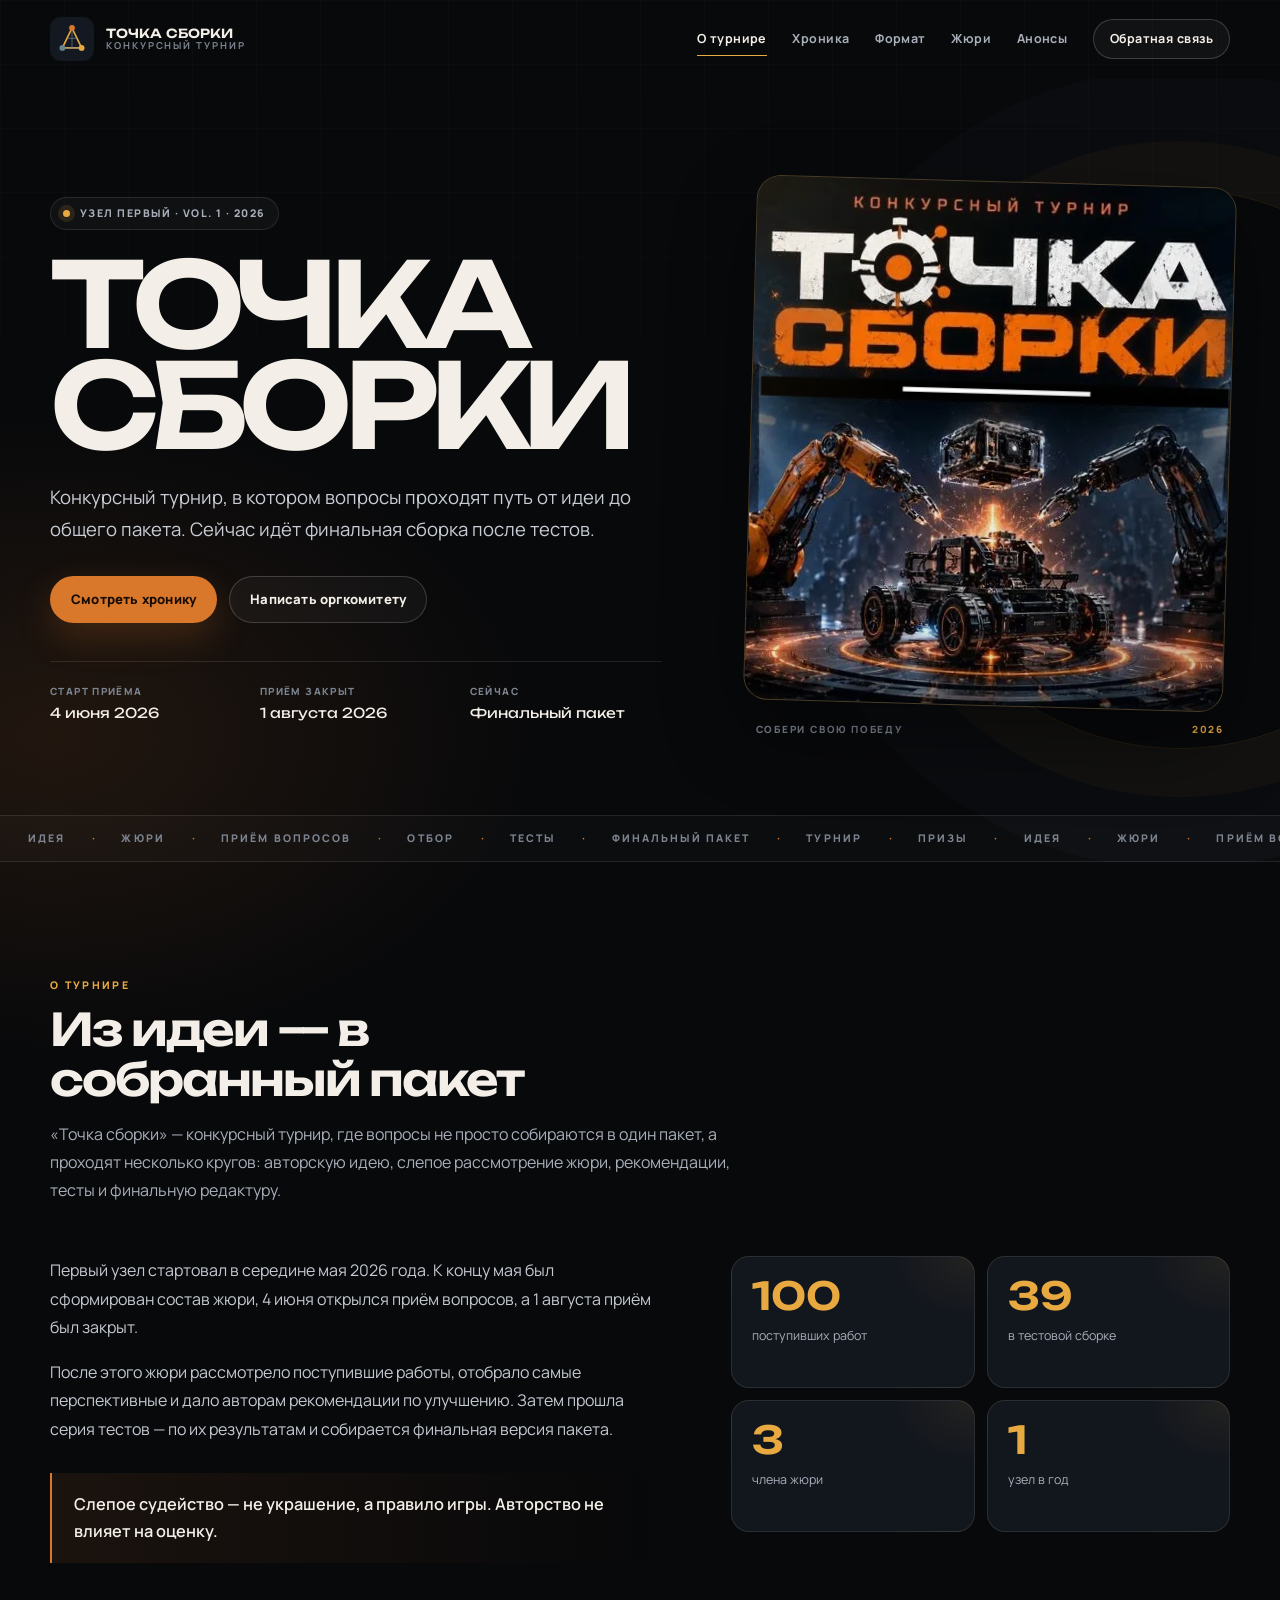
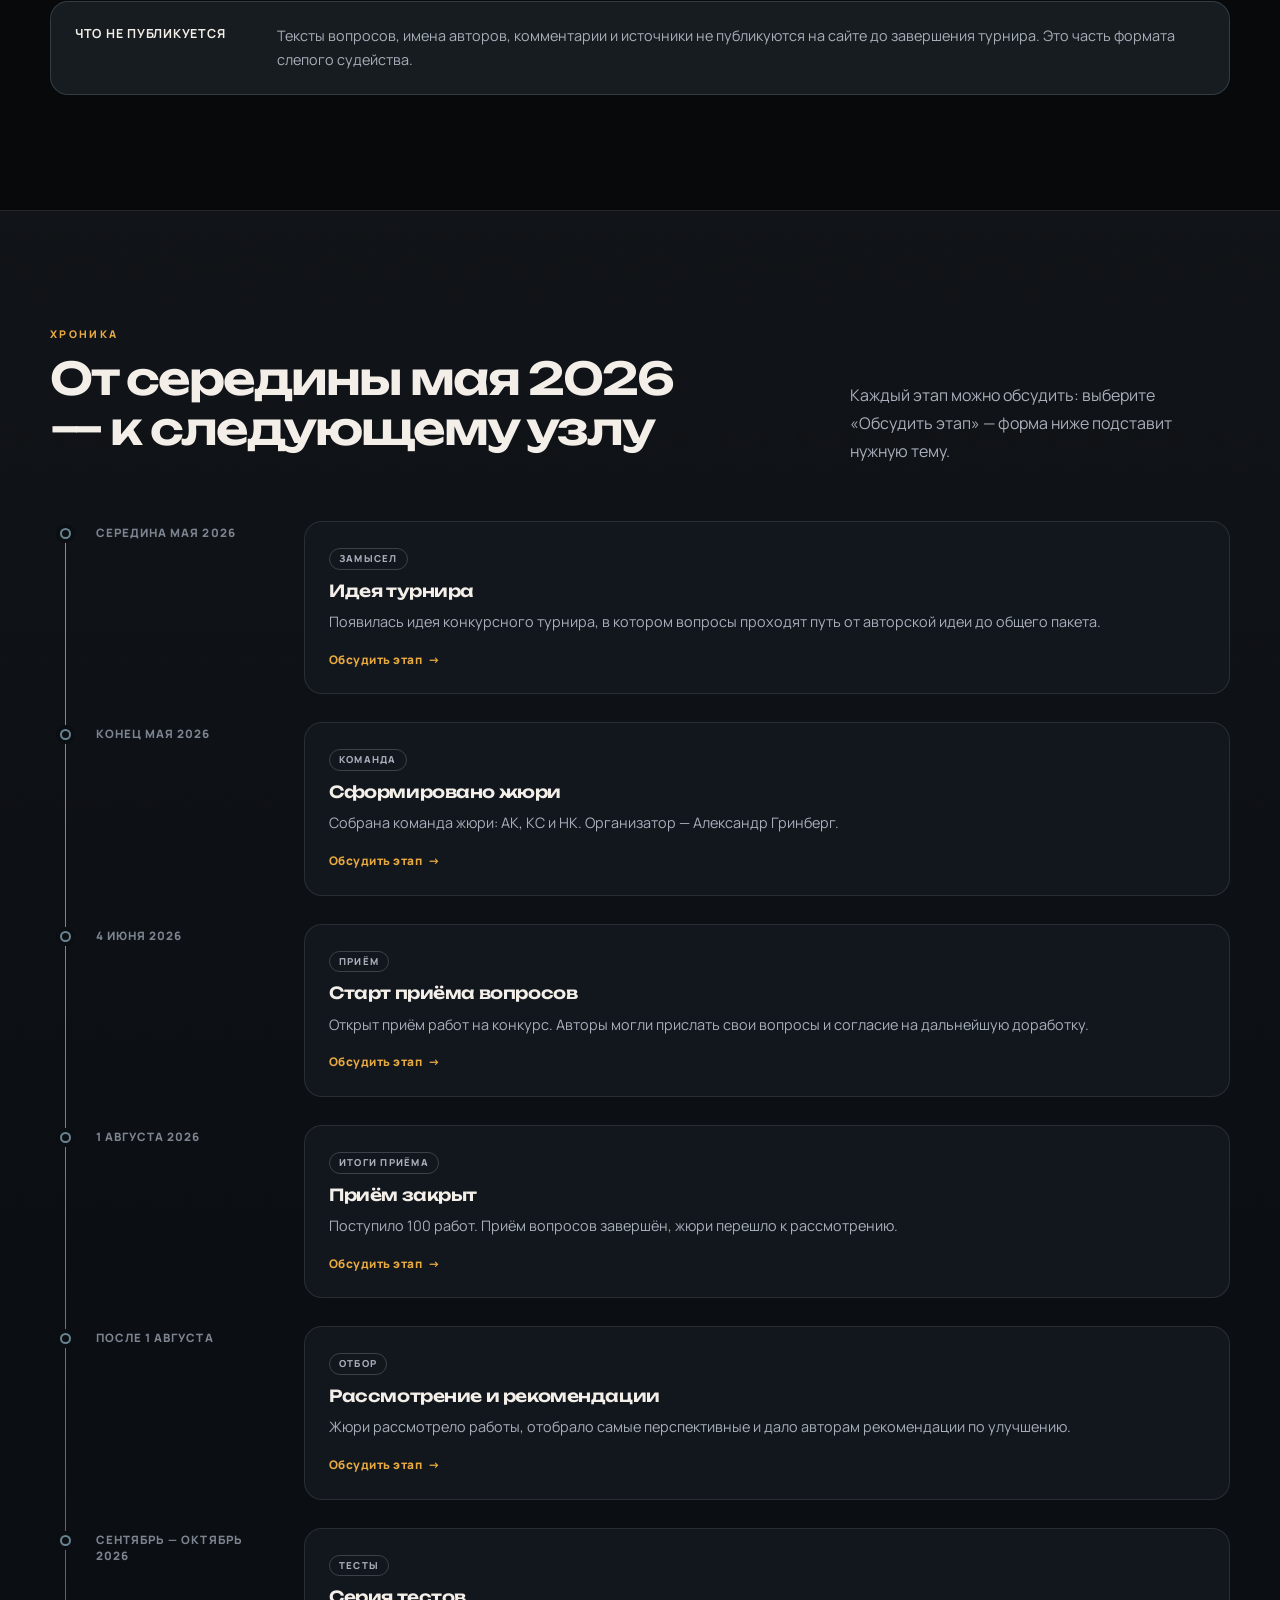
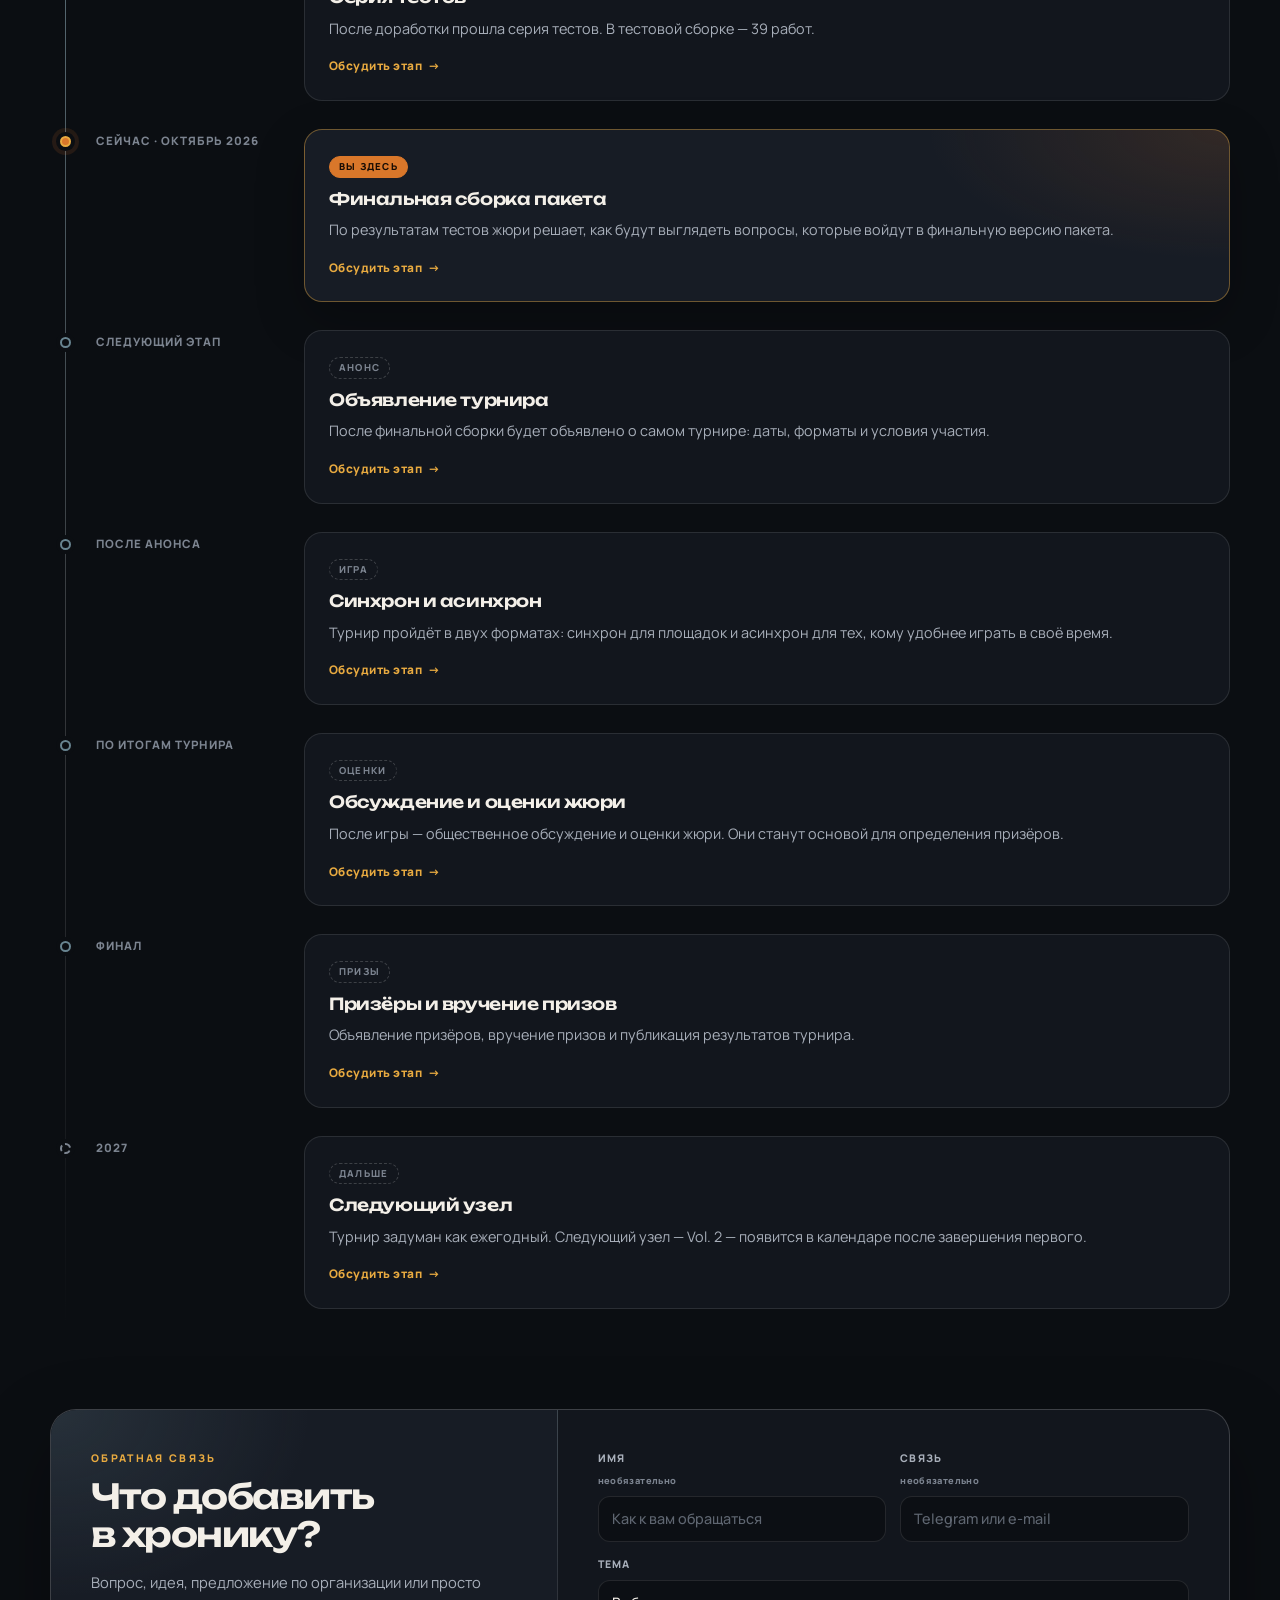
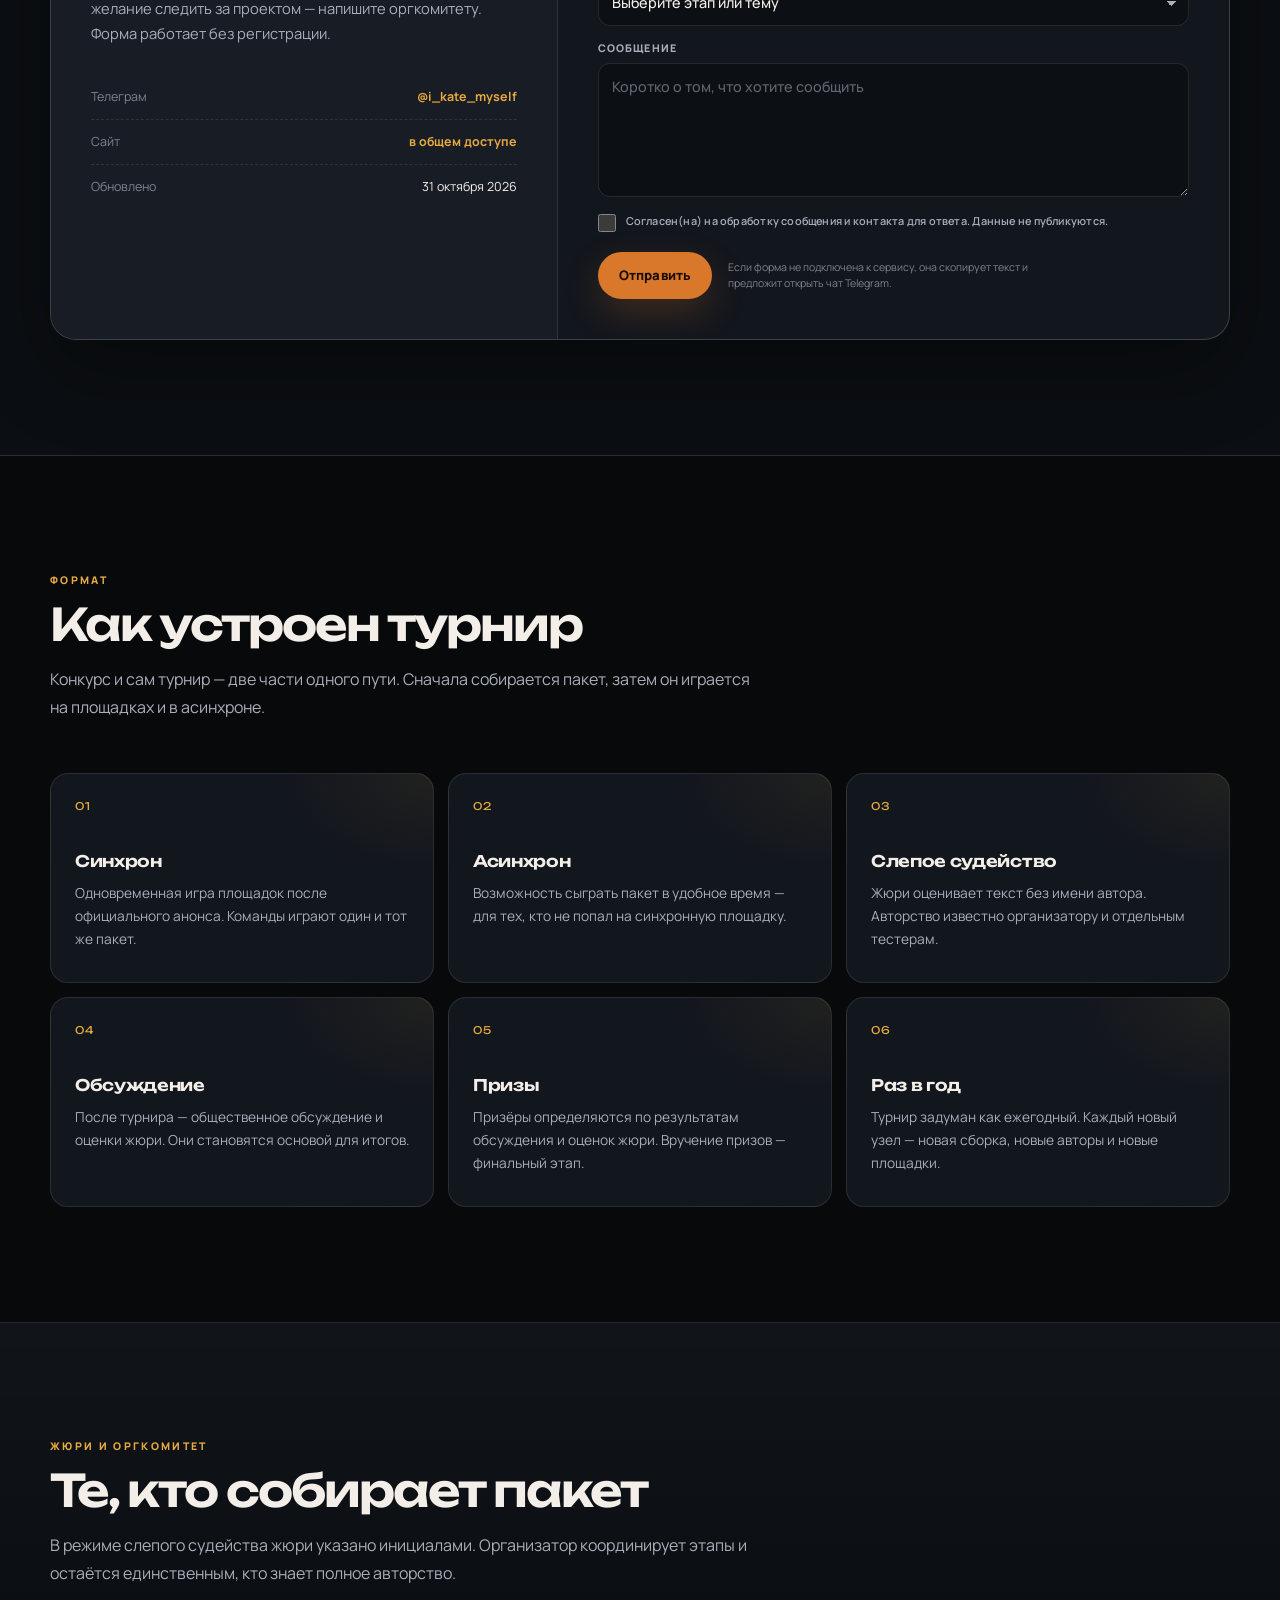
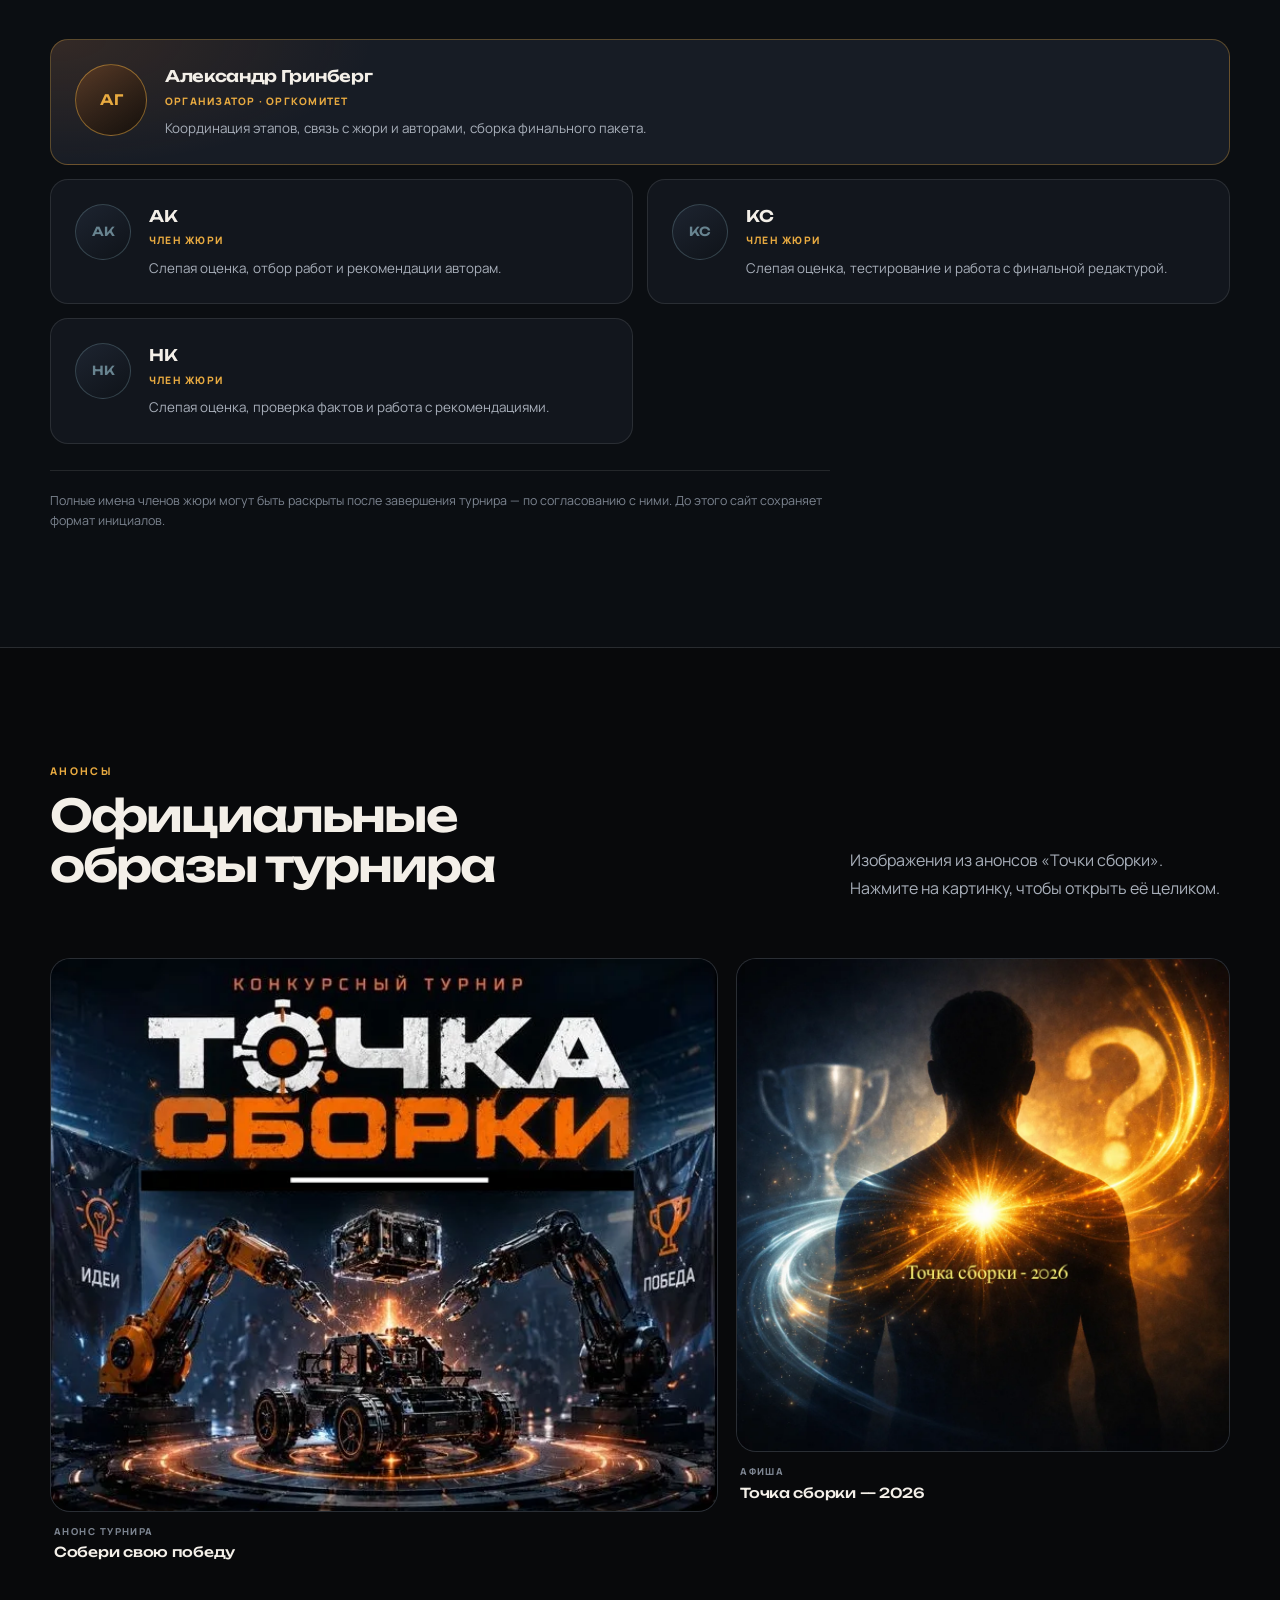
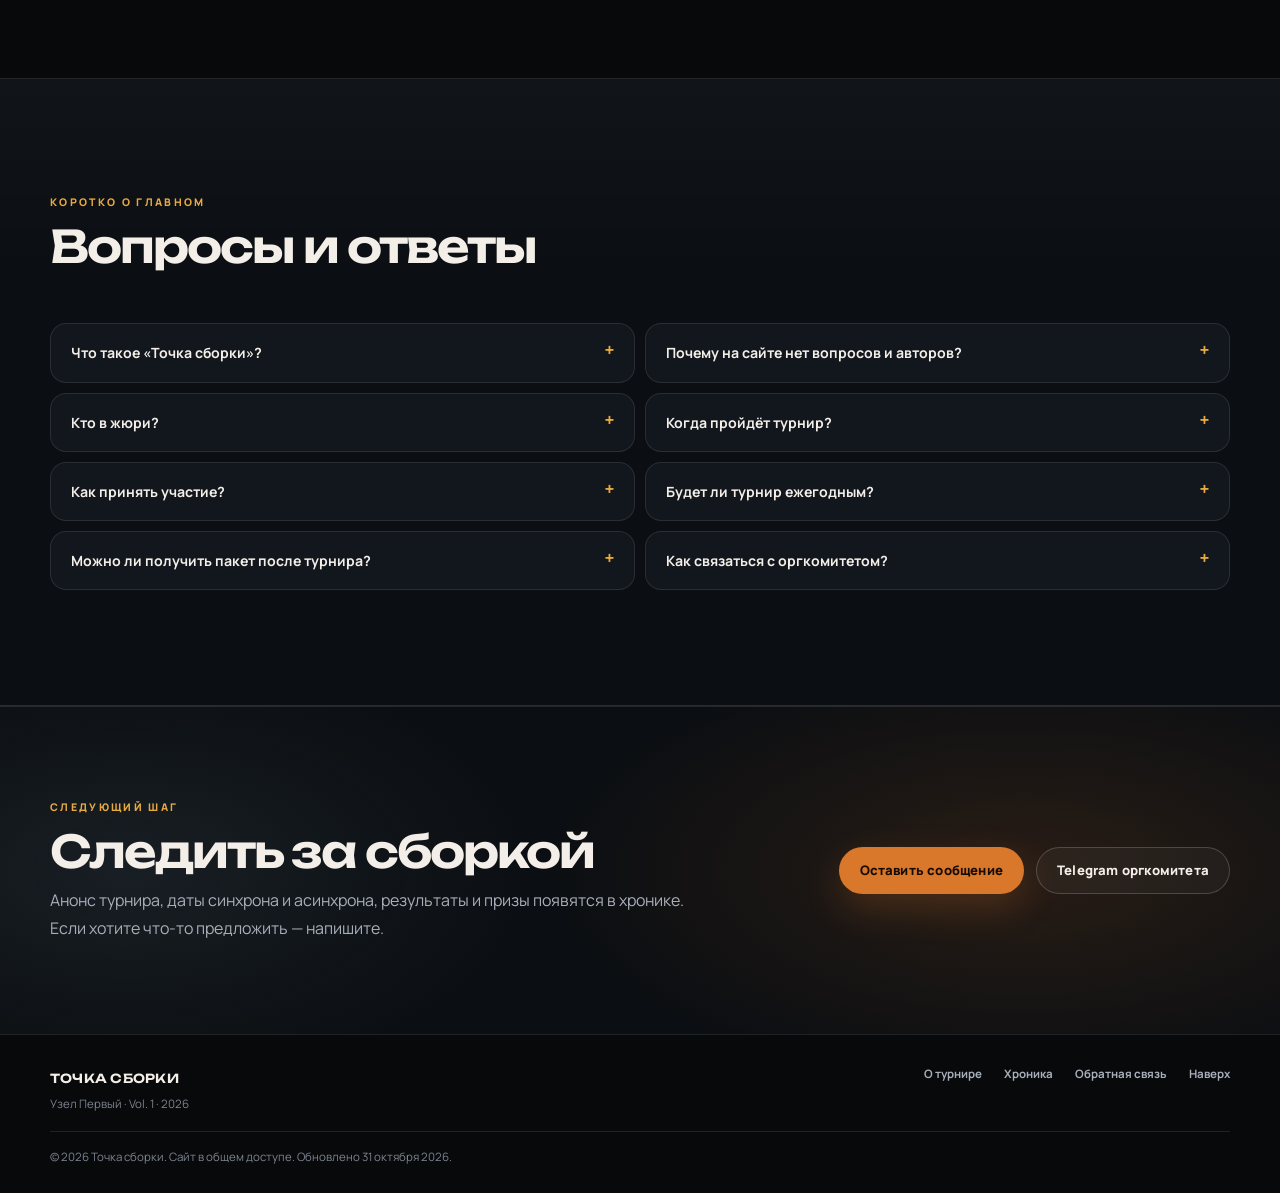
==== index.html @ 533e18d8 "Add Tochka Sborki tournament site" ====
<!doctype html>
<html lang="ru">
<head>
  <meta charset="utf-8">
  <meta name="viewport" content="width=device-width, initial-scale=1">
  <title>Точка сборки — конкурсный турнир</title>
  <meta name="description" content="Точка сборки — конкурсный турнир, в котором вопросы проходят путь от идеи до общего пакета. Хроника проекта, формат, жюри и обратная связь.">
  <meta name="theme-color" content="#08090b">
  <meta property="og:type" content="website">
  <meta property="og:title" content="Точка сборки — конкурсный турнир">
  <meta property="og:description" content="От идеи до турнирного пакета: хроника, формат, жюри и обратная связь.">
  <meta property="og:url" content="https://ograf.github.io/tochka-sborki/">
  <meta property="og:image" content="https://ograf.github.io/tochka-sborki/assets/anons-02.webp">
  <link rel="canonical" href="https://ograf.github.io/tochka-sborki/">
  <link rel="icon" href="assets/favicon.svg" type="image/svg+xml">
  <link rel="preconnect" href="https://fonts.googleapis.com">
  <link rel="preconnect" href="https://fonts.gstatic.com" crossorigin>
  <link href="https://fonts.googleapis.com/css2?family=Manrope:wght@400;500;600;700;800&amp;family=Unbounded:wght@500;600;700&amp;display=swap" rel="stylesheet">
  <link rel="stylesheet" href="styles.css">
</head>
<body>
  <a class="skip-link" href="#main">Перейти к содержанию</a>

  <header class="site-header" id="top">
    <div class="container header-inner">
      <a class="brand" href="#top" aria-label="Точка сборки — на главную">
        <img class="brand-mark" src="assets/logo.svg" alt="" width="44" height="44">
        <span class="brand-text">
          <strong>Точка сборки</strong>
          <span>конкурсный турнир</span>
        </span>
      </a>

      <button class="nav-toggle" type="button" aria-expanded="false" aria-controls="site-nav">
        <span class="sr-only">Открыть меню</span>
        <span></span><span></span>
      </button>

      <nav class="site-nav" id="site-nav" aria-label="Основная навигация">
        <a href="#about">О турнире</a>
        <a href="#timeline">Хроника</a>
        <a href="#format">Формат</a>
        <a href="#jury">Жюри</a>
        <a href="#announcements">Анонсы</a>
        <a class="nav-cta" href="#feedback">Обратная связь</a>
      </nav>
    </div>
  </header>

  <main id="main">
    <section class="hero">
      <div class="container hero-grid">
        <div class="hero-copy">
          <p class="eyebrow"><span class="status-dot" aria-hidden="true"></span> Узел Первый · Vol. 1 · 2026</p>
          <h1>Точка<br>сборки</h1>
          <p class="hero-lead">Конкурсный турнир, в котором вопросы проходят путь от идеи до общего пакета. Сейчас идёт финальная сборка после тестов.</p>
          <div class="hero-actions">
            <a class="btn btn-primary" href="#timeline">Смотреть хронику</a>
            <a class="btn btn-ghost" href="#feedback">Написать оргкомитету</a>
          </div>
          <dl class="hero-facts">
            <div>
              <dt>Старт приёма</dt>
              <dd><time datetime="2026-06-04">4 июня 2026</time></dd>
            </div>
            <div>
              <dt>Приём закрыт</dt>
              <dd><time datetime="2026-08-01">1 августа 2026</time></dd>
            </div>
            <div>
              <dt>Сейчас</dt>
              <dd>Финальный пакет</dd>
            </div>
          </dl>
        </div>

        <div class="hero-media">
          <figure class="media-frame">
            <img src="assets/anons-01.webp" alt="Анонс конкурсного турнира «Точка сборки»" width="632" height="523" fetchpriority="high">
          </figure>
          <div class="hero-note">
            <span>Собери свою победу</span>
            <span>2026</span>
          </div>
        </div>
      </div>

      <div class="marquee" aria-hidden="true">
        <div class="marquee-track">
          <span>идея</span><span>жюри</span><span>приём вопросов</span><span>отбор</span><span>тесты</span><span>финальный пакет</span><span>турнир</span><span>призы</span>
          <span>идея</span><span>жюри</span><span>приём вопросов</span><span>отбор</span><span>тесты</span><span>финальный пакет</span><span>турнир</span><span>призы</span>
        </div>
      </div>
    </section>

    <section class="section" id="about">
      <div class="container">
        <div class="section-head">
          <p class="kicker">О турнире</p>
          <h2>Из идеи — в собранный пакет</h2>
          <p>«Точка сборки» — конкурсный турнир, где вопросы не просто собираются в один пакет, а проходят несколько кругов: авторскую идею, слепое рассмотрение жюри, рекомендации, тесты и финальную редактуру.</p>
        </div>

        <div class="about-grid">
          <div class="about-copy">
            <p>Первый узел стартовал в середине мая 2026 года. К концу мая был сформирован состав жюри, 4 июня открылся приём вопросов, а 1 августа приём был закрыт.</p>
            <p>После этого жюри рассмотрело поступившие работы, отобрало самые перспективные и дало авторам рекомендации по улучшению. Затем прошла серия тестов — по их результатам и собирается финальная версия пакета.</p>
            <blockquote>Слепое судейство — не украшение, а правило игры. Авторство не влияет на оценку.</blockquote>
          </div>

          <div class="stat-grid" aria-label="Ключевые цифры проекта">
            <div class="stat">
              <strong>100</strong>
              <span>поступивших работ</span>
            </div>
            <div class="stat">
              <strong>39</strong>
              <span>в тестовой сборке</span>
            </div>
            <div class="stat">
              <strong>3</strong>
              <span>члена жюри</span>
            </div>
            <div class="stat">
              <strong>1</strong>
              <span>узел в год</span>
            </div>
          </div>
        </div>

        <div class="privacy-strip">
          <strong>Что не публикуется</strong>
          <p>Тексты вопросов, имена авторов, комментарии и источники не публикуются на сайте до завершения турнира. Это часть формата слепого судейства.</p>
        </div>
      </div>
    </section>

    <section class="section section-alt" id="timeline">
      <div class="container">
        <div class="section-head section-head-wide">
          <div>
            <p class="kicker">Хроника</p>
            <h2>От середины мая 2026 — к следующему узлу</h2>
          </div>
          <p>Каждый этап можно обсудить: выберите «Обсудить этап» — форма ниже подставит нужную тему.</p>
        </div>

        <ol class="timeline">
          <li class="timeline-item is-done">
            <div class="timeline-date"><time datetime="2026-05">Середина мая 2026</time></div>
            <div class="timeline-body">
              <span class="tag">Замысел</span>
              <h3>Идея турнира</h3>
              <p>Появилась идея конкурсного турнира, в котором вопросы проходят путь от авторской идеи до общего пакета.</p>
              <button class="text-link" type="button" data-topic="Идея и жюри">Обсудить этап</button>
            </div>
          </li>

          <li class="timeline-item is-done">
            <div class="timeline-date"><time datetime="2026-05">Конец мая 2026</time></div>
            <div class="timeline-body">
              <span class="tag">Команда</span>
              <h3>Сформировано жюри</h3>
              <p>Собрана команда жюри: АК, КС и НК. Организатор — Александр Гринберг.</p>
              <button class="text-link" type="button" data-topic="Идея и жюри">Обсудить этап</button>
            </div>
          </li>

          <li class="timeline-item is-done">
            <div class="timeline-date"><time datetime="2026-06-04">4 июня 2026</time></div>
            <div class="timeline-body">
              <span class="tag">Приём</span>
              <h3>Старт приёма вопросов</h3>
              <p>Открыт приём работ на конкурс. Авторы могли прислать свои вопросы и согласие на дальнейшую доработку.</p>
              <button class="text-link" type="button" data-topic="Приём вопросов">Обсудить этап</button>
            </div>
          </li>

          <li class="timeline-item is-done">
            <div class="timeline-date"><time datetime="2026-08-01">1 августа 2026</time></div>
            <div class="timeline-body">
              <span class="tag">Итоги приёма</span>
              <h3>Приём закрыт</h3>
              <p>Поступило 100 работ. Приём вопросов завершён, жюри перешло к рассмотрению.</p>
              <button class="text-link" type="button" data-topic="Приём вопросов">Обсудить этап</button>
            </div>
          </li>

          <li class="timeline-item is-done">
            <div class="timeline-date"><span>После 1 августа</span></div>
            <div class="timeline-body">
              <span class="tag">Отбор</span>
              <h3>Рассмотрение и рекомендации</h3>
              <p>Жюри рассмотрело работы, отобрало самые перспективные и дало авторам рекомендации по улучшению.</p>
              <button class="text-link" type="button" data-topic="Отбор и рекомендации">Обсудить этап</button>
            </div>
          </li>

          <li class="timeline-item is-done">
            <div class="timeline-date"><span>Сентябрь — октябрь 2026</span></div>
            <div class="timeline-body">
              <span class="tag">Тесты</span>
              <h3>Серия тестов</h3>
              <p>После доработки прошла серия тестов. В тестовой сборке — 39 работ.</p>
              <button class="text-link" type="button" data-topic="Тесты">Обсудить этап</button>
            </div>
          </li>

          <li class="timeline-item is-current" aria-current="step">
            <div class="timeline-date"><span>Сейчас · октябрь 2026</span></div>
            <div class="timeline-body">
              <span class="tag tag-current">Вы здесь</span>
              <h3>Финальная сборка пакета</h3>
              <p>По результатам тестов жюри решает, как будут выглядеть вопросы, которые войдут в финальную версию пакета.</p>
              <button class="text-link" type="button" data-topic="Финальный пакет">Обсудить этап</button>
            </div>
          </li>

          <li class="timeline-item">
            <div class="timeline-date"><span>Следующий этап</span></div>
            <div class="timeline-body">
              <span class="tag tag-upcoming">Анонс</span>
              <h3>Объявление турнира</h3>
              <p>После финальной сборки будет объявлено о самом турнире: даты, форматы и условия участия.</p>
              <button class="text-link" type="button" data-topic="Турнир">Обсудить этап</button>
            </div>
          </li>

          <li class="timeline-item">
            <div class="timeline-date"><span>После анонса</span></div>
            <div class="timeline-body">
              <span class="tag tag-upcoming">Игра</span>
              <h3>Синхрон и асинхрон</h3>
              <p>Турнир пройдёт в двух форматах: синхрон для площадок и асинхрон для тех, кому удобнее играть в своё время.</p>
              <button class="text-link" type="button" data-topic="Турнир">Обсудить этап</button>
            </div>
          </li>

          <li class="timeline-item">
            <div class="timeline-date"><span>По итогам турнира</span></div>
            <div class="timeline-body">
              <span class="tag tag-upcoming">Оценки</span>
              <h3>Обсуждение и оценки жюри</h3>
              <p>После игры — общественное обсуждение и оценки жюри. Они станут основой для определения призёров.</p>
              <button class="text-link" type="button" data-topic="Результаты">Обсудить этап</button>
            </div>
          </li>

          <li class="timeline-item">
            <div class="timeline-date"><span>Финал</span></div>
            <div class="timeline-body">
              <span class="tag tag-upcoming">Призы</span>
              <h3>Призёры и вручение призов</h3>
              <p>Объявление призёров, вручение призов и публикация результатов турнира.</p>
              <button class="text-link" type="button" data-topic="Результаты">Обсудить этап</button>
            </div>
          </li>

          <li class="timeline-item is-future">
            <div class="timeline-date"><span>2027</span></div>
            <div class="timeline-body">
              <span class="tag tag-upcoming">Дальше</span>
              <h3>Следующий узел</h3>
              <p>Турнир задуман как ежегодный. Следующий узел — Vol. 2 — появится в календаре после завершения первого.</p>
              <button class="text-link" type="button" data-topic="Другое">Обсудить этап</button>
            </div>
          </li>
        </ol>

        <div class="feedback-card" id="feedback">
          <div class="feedback-intro">
            <p class="kicker">Обратная связь</p>
            <h2>Что добавить в хронику?</h2>
            <p>Вопрос, идея, предложение по организации или просто желание следить за проектом — напишите оргкомитету. Форма работает без регистрации.</p>
            <ul class="contact-list">
              <li><span>Телеграм</span><a href="https://t.me/i_kate_myself" target="_blank" rel="noopener noreferrer">@i_kate_myself</a></li>
              <li><span>Сайт</span><strong>в общем доступе</strong></li>
              <li><span>Обновлено</span><time datetime="2026-10-31">31 октября 2026</time></li>
            </ul>
          </div>

          <form class="feedback-form" id="feedback-form" novalidate>
            <div class="form-row">
              <label for="name">Имя <span class="optional">необязательно</span>
                <input id="name" name="name" type="text" autocomplete="name" placeholder="Как к вам обращаться">
              </label>
              <label for="contact">Связь <span class="optional">необязательно</span>
                <input id="contact" name="contact" type="text" autocomplete="email" placeholder="Telegram или e-mail">
              </label>
            </div>

            <label for="topic">Тема
              <select id="topic" name="topic" required>
                <option value="">Выберите этап или тему</option>
                <option>Идея и жюри</option>
                <option>Приём вопросов</option>
                <option>Отбор и рекомендации</option>
                <option>Тесты</option>
                <option>Финальный пакет</option>
                <option>Турнир</option>
                <option>Результаты</option>
                <option>Другое</option>
              </select>
            </label>

            <label for="message">Сообщение
              <textarea id="message" name="message" rows="5" required placeholder="Коротко о том, что хотите сообщить"></textarea>
            </label>

            <label class="checkbox" for="consent">
              <input id="consent" name="consent" type="checkbox" required>
              <span>Согласен(на) на обработку сообщения и контакта для ответа. Данные не публикуются.</span>
            </label>

            <div class="honeypot" aria-hidden="true">
              <label for="company">Компания<input id="company" name="company" type="text" tabindex="-1" autocomplete="off"></label>
            </div>

            <div class="form-actions">
              <button class="btn btn-primary" type="submit">Отправить</button>
              <p class="form-hint">Если форма не подключена к сервису, она скопирует текст и предложит открыть чат Telegram.</p>
            </div>
            <p class="form-status" id="form-status" role="status" aria-live="polite"></p>
          </form>
        </div>
      </div>
    </section>

    <section class="section" id="format">
      <div class="container">
        <div class="section-head">
          <p class="kicker">Формат</p>
          <h2>Как устроен турнир</h2>
          <p>Конкурс и сам турнир — две части одного пути. Сначала собирается пакет, затем он играется на площадках и в асинхроне.</p>
        </div>

        <div class="card-grid">
          <article class="info-card">
            <span class="card-number">01</span>
            <h3>Синхрон</h3>
            <p>Одновременная игра площадок после официального анонса. Команды играют один и тот же пакет.</p>
          </article>
          <article class="info-card">
            <span class="card-number">02</span>
            <h3>Асинхрон</h3>
            <p>Возможность сыграть пакет в удобное время — для тех, кто не попал на синхронную площадку.</p>
          </article>
          <article class="info-card">
            <span class="card-number">03</span>
            <h3>Слепое судейство</h3>
            <p>Жюри оценивает текст без имени автора. Авторство известно организатору и отдельным тестерам.</p>
          </article>
          <article class="info-card">
            <span class="card-number">04</span>
            <h3>Обсуждение</h3>
            <p>После турнира — общественное обсуждение и оценки жюри. Они становятся основой для итогов.</p>
          </article>
          <article class="info-card">
            <span class="card-number">05</span>
            <h3>Призы</h3>
            <p>Призёры определяются по результатам обсуждения и оценок жюри. Вручение призов — финальный этап.</p>
          </article>
          <article class="info-card">
            <span class="card-number">06</span>
            <h3>Раз в год</h3>
            <p>Турнир задуман как ежегодный. Каждый новый узел — новая сборка, новые авторы и новые площадки.</p>
          </article>
        </div>
      </div>
    </section>

    <section class="section section-alt" id="jury">
      <div class="container">
        <div class="section-head">
          <p class="kicker">Жюри и оргкомитет</p>
          <h2>Те, кто собирает пакет</h2>
          <p>В режиме слепого судейства жюри указано инициалами. Организатор координирует этапы и остаётся единственным, кто знает полное авторство.</p>
        </div>

        <div class="people-grid">
          <article class="person person-organizer">
            <div class="avatar" aria-hidden="true">АГ</div>
            <div>
              <h3>Александр Гринберг</h3>
              <p class="person-role">Организатор · оргкомитет</p>
              <p>Координация этапов, связь с жюри и авторами, сборка финального пакета.</p>
            </div>
          </article>

          <article class="person">
            <div class="avatar" aria-hidden="true">АК</div>
            <div>
              <h3>АК</h3>
              <p class="person-role">Член жюри</p>
              <p>Слепая оценка, отбор работ и рекомендации авторам.</p>
            </div>
          </article>

          <article class="person">
            <div class="avatar" aria-hidden="true">КС</div>
            <div>
              <h3>КС</h3>
              <p class="person-role">Член жюри</p>
              <p>Слепая оценка, тестирование и работа с финальной редактурой.</p>
            </div>
          </article>

          <article class="person">
            <div class="avatar" aria-hidden="true">НК</div>
            <div>
              <h3>НК</h3>
              <p class="person-role">Член жюри</p>
              <p>Слепая оценка, проверка фактов и работа с рекомендациями.</p>
            </div>
          </article>
        </div>

        <p class="jury-note">Полные имена членов жюри могут быть раскрыты после завершения турнира — по согласованию с ними. До этого сайт сохраняет формат инициалов.</p>
      </div>
    </section>

    <section class="section" id="announcements">
      <div class="container">
        <div class="section-head section-head-wide">
          <div>
            <p class="kicker">Анонсы</p>
            <h2>Официальные образы турнира</h2>
          </div>
          <p>Изображения из анонсов «Точки сборки». Нажмите на картинку, чтобы открыть её целиком.</p>
        </div>

        <div class="gallery-grid">
          <figure class="gallery-item">
            <button class="gallery-button" type="button" data-lightbox="assets/anons-01.webp" data-alt="Анонс конкурсного турнира «Точка сборки»">
              <img src="assets/anons-01.webp" alt="Анонс конкурсного турнира «Точка сборки»" width="632" height="523" loading="lazy" decoding="async">
            </button>
            <figcaption><span>Анонс турнира</span><strong>Собери свою победу</strong></figcaption>
          </figure>

          <figure class="gallery-item gallery-item-tall">
            <button class="gallery-button" type="button" data-lightbox="assets/anons-02.webp" data-alt="Афиша «Точка сборки — 2026»">
              <img src="assets/anons-02.webp" alt="Афиша «Точка сборки — 2026»" width="1024" height="1024" loading="lazy" decoding="async">
            </button>
            <figcaption><span>Афиша</span><strong>Точка сборки — 2026</strong></figcaption>
          </figure>
        </div>
      </div>
    </section>

    <section class="section section-alt" id="faq">
      <div class="container">
        <div class="section-head">
          <p class="kicker">Коротко о главном</p>
          <h2>Вопросы и ответы</h2>
        </div>

        <div class="faq-grid">
          <details>
            <summary>Что такое «Точка сборки»?</summary>
            <p>Конкурсный турнир, в котором вопросы проходят путь от идеи до общего пакета: приём, слепое рассмотрение жюри, рекомендации, тесты и финальная редактура.</p>
          </details>
          <details>
            <summary>Почему на сайте нет вопросов и авторов?</summary>
            <p>До завершения турнира тексты вопросов, имена авторов, комментарии и источники не публикуются. Это условие слепого судейства и уважение к авторам.</p>
          </details>
          <details>
            <summary>Кто в жюри?</summary>
            <p>АК, КС и НК. Организатор — Александр Гринберг. Полные имена членов жюри могут быть раскрыты после турнира по согласованию.</p>
          </details>
          <details>
            <summary>Когда пройдёт турнир?</summary>
            <p>Дата появится после финальной сборки пакета. Следите за хроникой и анонсами — там будет объявление о синхроне и асинхроне.</p>
          </details>
          <details>
            <summary>Как принять участие?</summary>
            <p>Приём вопросов на первый узел закрыт. Участие в турнире как игрока или площадки начнётся после анонса. Для связи используйте форму обратной связи.</p>
          </details>
          <details>
            <summary>Будет ли турнир ежегодным?</summary>
            <p>Да, турнир задуман как ежегодный. Следующий узел — Vol. 2 — появится после завершения первого.</p>
          </details>
          <details>
            <summary>Можно ли получить пакет после турнира?</summary>
            <p>Вопросы не публикуются на этом сайте. Возможность публикации пакета и условия распространения будут объявлены отдельно.</p>
          </details>
          <details>
            <summary>Как связаться с оргкомитетом?</summary>
            <p>Через форму обратной связи или Telegram <a href="https://t.me/i_kate_myself" target="_blank" rel="noopener noreferrer">@i_kate_myself</a>.</p>
          </details>
        </div>
      </div>
    </section>

    <section class="closing">
      <div class="container closing-inner">
        <div>
          <p class="kicker">Следующий шаг</p>
          <h2>Следить за сборкой</h2>
          <p>Анонс турнира, даты синхрона и асинхрона, результаты и призы появятся в хронике. Если хотите что-то предложить — напишите.</p>
        </div>
        <div class="closing-actions">
          <a class="btn btn-primary" href="#feedback">Оставить сообщение</a>
          <a class="btn btn-ghost" href="https://t.me/i_kate_myself" target="_blank" rel="noopener noreferrer">Telegram оргкомитета</a>
        </div>
      </div>
    </section>
  </main>

  <footer class="site-footer">
    <div class="container footer-inner">
      <div>
        <strong>Точка сборки</strong>
        <p>Узел Первый · Vol. 1 · 2026</p>
      </div>
      <div class="footer-links">
        <a href="#about">О турнире</a>
        <a href="#timeline">Хроника</a>
        <a href="#feedback">Обратная связь</a>
        <a href="#top">Наверх</a>
      </div>
      <p class="footer-note">© 2026 Точка сборки. Сайт в общем доступе. Обновлено <time datetime="2026-10-31">31 октября 2026</time>.</p>
    </div>
  </footer>

  <dialog class="lightbox" id="lightbox" aria-label="Просмотр анонса">
    <button class="lightbox-close" type="button" aria-label="Закрыть">×</button>
    <img src="" alt="">
  </dialog>

  <script src="script.js"></script>
</body>
</html>
---- styles.css ----
:root {
  color-scheme: dark;
  --bg: #08090b;
  --bg-soft: #0b0e12;
  --panel: #12161d;
  --panel-2: #171c25;
  --panel-3: #1d2430;
  --text: #f3efe8;
  --muted: #a8afba;
  --muted-2: #7c8490;
  --line: rgba(255, 255, 255, 0.1);
  --line-strong: rgba(255, 255, 255, 0.18);
  --accent: #d9772a;
  --accent-2: #e8aa40;
  --accent-soft: rgba(217, 119, 42, 0.14);
  --steel: #688490;
  --steel-soft: rgba(104, 132, 144, 0.16);
  --danger: #f07a63;
  --radius: 20px;
  --radius-lg: 26px;
  --container: 1180px;
  --font-body: "Manrope", system-ui, -apple-system, BlinkMacSystemFont, "Segoe UI", sans-serif;
  --font-display: "Unbounded", "Manrope", system-ui, sans-serif;
}

*,
*::before,
*::after {
  box-sizing: border-box;
}

html {
  scroll-behavior: smooth;
  scroll-padding-top: 96px;
}

body {
  margin: 0;
  overflow-x: hidden;
  background:
    radial-gradient(900px 500px at 85% -10%, rgba(104, 132, 144, 0.18), transparent 65%),
    radial-gradient(700px 460px at 4% 8%, rgba(217, 119, 42, 0.12), transparent 70%),
    var(--bg);
  color: var(--text);
  font-family: var(--font-body);
  font-size: 16px;
  line-height: 1.6;
  -webkit-font-smoothing: antialiased;
  text-rendering: optimizeLegibility;
}

body::before {
  content: "";
  position: fixed;
  inset: 0;
  z-index: -1;
  pointer-events: none;
  background-image:
    linear-gradient(rgba(255, 255, 255, 0.026) 1px, transparent 1px),
    linear-gradient(90deg, rgba(255, 255, 255, 0.026) 1px, transparent 1px);
  background-size: 64px 64px;
  mask-image: linear-gradient(to bottom, rgba(0, 0, 0, 0.75), transparent 72%);
}

img {
  display: block;
  max-width: 100%;
}

a {
  color: inherit;
  text-decoration: none;
}

button,
input,
select,
textarea {
  font: inherit;
}

button {
  color: inherit;
}

h1,
h2,
h3,
p {
  margin-top: 0;
}

h1,
h2,
h3 {
  text-wrap: balance;
}

::selection {
  background: var(--accent);
  color: #160c04;
}

:focus-visible {
  outline: 2px solid var(--accent-2);
  outline-offset: 3px;
}

.sr-only {
  position: absolute;
  width: 1px;
  height: 1px;
  padding: 0;
  margin: -1px;
  overflow: hidden;
  clip: rect(0, 0, 0, 0);
  white-space: nowrap;
  border: 0;
}

.skip-link {
  position: fixed;
  top: 10px;
  left: 10px;
  z-index: 100;
  padding: 10px 16px;
  border-radius: 999px;
  background: var(--accent-2);
  color: #150b04;
  font-weight: 800;
  transform: translateY(-160%);
  transition: transform 0.2s ease;
}

.skip-link:focus {
  transform: translateY(0);
}

.container {
  width: min(var(--container), calc(100% - 40px));
  margin-inline: auto;
}

.site-header {
  position: sticky;
  top: 0;
  z-index: 50;
  border-bottom: 1px solid transparent;
  transition: background 0.25s ease, border-color 0.25s ease, backdrop-filter 0.25s ease;
}

.site-header.is-scrolled {
  background: rgba(8, 9, 11, 0.86);
  border-color: var(--line);
  backdrop-filter: blur(18px);
  -webkit-backdrop-filter: blur(18px);
}

.header-inner {
  display: flex;
  align-items: center;
  justify-content: space-between;
  gap: 24px;
  min-height: 78px;
}

.brand {
  display: inline-flex;
  align-items: center;
  gap: 12px;
  flex-shrink: 0;
}

.brand-mark {
  width: 44px;
  height: 44px;
}

.brand-text {
  display: flex;
  flex-direction: column;
  line-height: 1.12;
}

.brand-text strong {
  font-family: var(--font-display);
  font-size: 0.78rem;
  font-weight: 600;
  letter-spacing: 0.01em;
  text-transform: uppercase;
}

.brand-text span {
  color: var(--muted-2);
  font-size: 0.6rem;
  font-weight: 700;
  letter-spacing: 0.2em;
  text-transform: uppercase;
}

.site-nav {
  display: flex;
  align-items: center;
  gap: clamp(14px, 2vw, 28px);
}

.site-nav a {
  position: relative;
  color: var(--muted);
  font-size: 0.78rem;
  font-weight: 700;
  letter-spacing: 0.035em;
  transition: color 0.2s ease;
}

.site-nav a:not(.nav-cta)::after {
  content: "";
  position: absolute;
  right: 0;
  bottom: -7px;
  left: 0;
  height: 1px;
  background: var(--accent-2);
  transform: scaleX(0);
  transform-origin: left;
  transition: transform 0.2s ease;
}

.site-nav a:hover,
.site-nav a.is-active {
  color: var(--text);
}

.site-nav a:hover::after,
.site-nav a.is-active::after {
  transform: scaleX(1);
}

.nav-cta {
  padding: 9px 16px;
  border: 1px solid var(--line-strong);
  border-radius: 999px;
  background: rgba(255, 255, 255, 0.04);
  color: var(--text) !important;
  transition: border-color 0.2s ease, background 0.2s ease, transform 0.2s ease;
}

.nav-cta:hover {
  background: var(--accent);
  border-color: var(--accent);
  color: #160c04 !important;
  transform: translateY(-1px);
}

.nav-toggle {
  display: none;
  width: 44px;
  height: 44px;
  padding: 12px;
  border: 1px solid var(--line);
  border-radius: 50%;
  background: var(--panel);
  cursor: pointer;
}

.nav-toggle span:not(.sr-only) {
  display: block;
  width: 100%;
  height: 1.5px;
  margin: 5px 0;
  background: var(--text);
  transition: transform 0.2s ease, opacity 0.2s ease;
}

.nav-toggle[aria-expanded="true"] span:first-of-type {
  transform: translateY(3.25px) rotate(45deg);
}

.nav-toggle[aria-expanded="true"] span:last-of-type {
  transform: translateY(-3.25px) rotate(-45deg);
}

.hero {
  position: relative;
  overflow: clip;
}

.hero::before {
  content: "";
  position: absolute;
  top: 14%;
  right: -14%;
  width: 560px;
  height: 560px;
  border: 1px solid rgba(232, 170, 64, 0.13);
  border-radius: 50%;
  box-shadow:
    0 0 0 48px rgba(232, 170, 64, 0.035),
    0 0 0 120px rgba(104, 132, 144, 0.03);
  pointer-events: none;
}

.hero-grid {
  position: relative;
  display: grid;
  grid-template-columns: minmax(0, 1.12fr) minmax(320px, 0.88fr);
  align-items: center;
  gap: clamp(36px, 7vw, 88px);
  padding-block: clamp(56px, 8vw, 108px) clamp(42px, 6vw, 78px);
}

.eyebrow {
  display: inline-flex;
  align-items: center;
  gap: 10px;
  margin-bottom: 24px;
  padding: 7px 12px;
  border: 1px solid var(--line);
  border-radius: 999px;
  background: rgba(255, 255, 255, 0.035);
  color: var(--muted);
  font-size: 0.66rem;
  font-weight: 800;
  letter-spacing: 0.14em;
  text-transform: uppercase;
}

.status-dot {
  width: 7px;
  height: 7px;
  border-radius: 50%;
  background: var(--accent-2);
  box-shadow: 0 0 0 5px rgba(232, 170, 64, 0.12);
  animation: pulse 2.4s ease-in-out infinite;
}

@keyframes pulse {
  0%,
  100% {
    opacity: 1;
    box-shadow: 0 0 0 5px rgba(232, 170, 64, 0.12);
  }
  50% {
    opacity: 0.75;
    box-shadow: 0 0 0 9px rgba(232, 170, 64, 0.04);
  }
}

.hero h1 {
  margin: 0 0 26px;
  font-family: var(--font-display);
  font-size: clamp(3.4rem, 9.2vw, 8.4rem);
  font-weight: 600;
  line-height: 0.86;
  letter-spacing: -0.075em;
  text-transform: uppercase;
}

.hero-lead {
  max-width: 590px;
  margin-bottom: 30px;
  color: #c8ccd4;
  font-size: clamp(1rem, 1.5vw, 1.16rem);
  line-height: 1.72;
}

.hero-actions,
.closing-actions {
  display: flex;
  flex-wrap: wrap;
  gap: 12px;
}

.btn {
  display: inline-flex;
  align-items: center;
  justify-content: center;
  min-height: 46px;
  padding: 12px 20px;
  border: 1px solid transparent;
  border-radius: 999px;
  font-size: 0.82rem;
  font-weight: 800;
  letter-spacing: 0.015em;
  cursor: pointer;
  transition: transform 0.2s ease, background 0.2s ease, border-color 0.2s ease, color 0.2s ease;
}

.btn:hover {
  transform: translateY(-2px);
}

.btn-primary {
  background: var(--accent);
  color: #170c04;
  box-shadow: 0 14px 36px rgba(217, 119, 42, 0.22);
}

.btn-primary:hover {
  background: var(--accent-2);
}

.btn-ghost {
  border-color: var(--line-strong);
  background: rgba(255, 255, 255, 0.035);
  color: var(--text);
}

.btn-ghost:hover {
  border-color: rgba(232, 170, 64, 0.45);
  background: rgba(232, 170, 64, 0.08);
}

.hero-facts {
  display: grid;
  grid-template-columns: repeat(3, minmax(0, 1fr));
  gap: 18px;
  margin: 38px 0 0;
  padding-top: 22px;
  border-top: 1px solid var(--line);
}

.hero-facts div {
  min-width: 0;
}

.hero-facts dt {
  margin-bottom: 4px;
  color: var(--muted-2);
  font-size: 0.62rem;
  font-weight: 800;
  letter-spacing: 0.14em;
  text-transform: uppercase;
}

.hero-facts dd {
  margin: 0;
  font-family: var(--font-display);
  font-size: 0.86rem;
  line-height: 1.35;
}

.hero-media {
  position: relative;
  width: min(100%, 520px);
  justify-self: end;
}

.media-frame {
  position: relative;
  margin: 0;
  overflow: hidden;
  border: 1px solid rgba(232, 170, 64, 0.25);
  border-radius: 24px;
  background: var(--panel);
  box-shadow:
    0 30px 80px rgba(0, 0, 0, 0.45),
    0 0 0 1px rgba(255, 255, 255, 0.04) inset;
  transform: rotate(1.6deg);
  transition: transform 0.5s cubic-bezier(0.2, 0.7, 0.2, 1);
}

.media-frame:hover {
  transform: rotate(0);
}

.media-frame::after {
  content: "";
  position: absolute;
  inset: 0;
  background: linear-gradient(135deg, rgba(232, 170, 64, 0.12), transparent 38%, rgba(8, 9, 11, 0.2));
  pointer-events: none;
}

.media-frame img {
  width: 100%;
  aspect-ratio: 632 / 523;
  object-fit: cover;
}

.hero-note {
  display: flex;
  justify-content: space-between;
  gap: 20px;
  margin-top: 16px;
  padding-inline: 6px;
  color: var(--muted-2);
  font-size: 0.62rem;
  font-weight: 800;
  letter-spacing: 0.18em;
  text-transform: uppercase;
}

.hero-note span:last-child {
  color: var(--accent-2);
}

.marquee {
  overflow: hidden;
  border-top: 1px solid var(--line);
  border-bottom: 1px solid var(--line);
  background: rgba(255, 255, 255, 0.018);
}

.marquee-track {
  display: flex;
  width: max-content;
  gap: 0;
  animation: marquee 34s linear infinite;
}

.marquee-track span {
  position: relative;
  padding: 14px 28px;
  color: var(--muted-2);
  font-size: 0.66rem;
  font-weight: 800;
  letter-spacing: 0.2em;
  text-transform: uppercase;
  white-space: nowrap;
}

.marquee-track span::after {
  content: "·";
  position: absolute;
  right: -4px;
  color: var(--accent);
}

@keyframes marquee {
  to {
    transform: translateX(-50%);
  }
}

.section {
  position: relative;
  padding: clamp(64px, 9vw, 118px) 0;
}

.section-alt {
  border-block: 1px solid var(--line);
  background:
    linear-gradient(180deg, rgba(255, 255, 255, 0.022), transparent 32%),
    var(--bg-soft);
}

.section-head {
  max-width: 720px;
  margin-bottom: clamp(32px, 5vw, 52px);
}

.section-head-wide {
  display: flex;
  align-items: end;
  justify-content: space-between;
  gap: 40px;
  max-width: none;
}

.section-head-wide > p {
  max-width: 380px;
  margin-bottom: 4px;
}

.kicker {
  margin-bottom: 10px;
  color: var(--accent-2);
  font-size: 0.66rem;
  font-weight: 800;
  letter-spacing: 0.22em;
  text-transform: uppercase;
}

.section-head h2,
.feedback-intro h2,
.closing h2 {
  margin-bottom: 16px;
  font-family: var(--font-display);
  font-size: clamp(1.65rem, 3.5vw, 2.8rem);
  font-weight: 600;
  line-height: 1.12;
  letter-spacing: -0.045em;
}

.section-head p:not(.kicker),
.feedback-intro p:not(.kicker),
.closing p:not(.kicker) {
  color: var(--muted);
  line-height: 1.75;
}

.about-grid {
  display: grid;
  grid-template-columns: minmax(0, 1.1fr) minmax(300px, 0.9fr);
  gap: clamp(32px, 6vw, 72px);
  align-items: start;
}

.about-copy p {
  color: #c4c9d1;
  line-height: 1.78;
}

.about-copy p + p {
  margin-top: 16px;
}

blockquote {
  margin: 30px 0 0;
  padding: 18px 22px;
  border-left: 2px solid var(--accent);
  background: linear-gradient(90deg, rgba(217, 119, 42, 0.09), transparent);
  color: var(--text);
  font-size: 1.02rem;
  font-weight: 600;
  line-height: 1.65;
}

.stat-grid {
  display: grid;
  grid-template-columns: repeat(2, minmax(0, 1fr));
  gap: 12px;
}

.stat {
  min-height: 132px;
  padding: 20px;
  border: 1px solid var(--line);
  border-radius: 18px;
  background:
    radial-gradient(120px 90px at 100% 0, rgba(232, 170, 64, 0.08), transparent 70%),
    var(--panel);
}

.stat strong {
  display: block;
  margin-bottom: 6px;
  font-family: var(--font-display);
  font-size: clamp(1.8rem, 3vw, 2.4rem);
  font-weight: 600;
  line-height: 1;
  color: var(--accent-2);
}

.stat span {
  color: var(--muted);
  font-size: 0.78rem;
  line-height: 1.4;
}

.privacy-strip {
  display: grid;
  grid-template-columns: 180px minmax(0, 1fr);
  gap: 22px;
  margin-top: 38px;
  padding: 22px 24px;
  border: 1px solid rgba(104, 132, 144, 0.32);
  border-radius: 18px;
  background: var(--steel-soft);
}

.privacy-strip strong {
  color: var(--text);
  font-size: 0.78rem;
  letter-spacing: 0.06em;
  text-transform: uppercase;
}

.privacy-strip p {
  margin: 0;
  color: var(--muted);
  font-size: 0.9rem;
  line-height: 1.65;
}

.timeline {
  position: relative;
  margin: 0;
  padding: 0;
  list-style: none;
}

.timeline::before {
  content: "";
  position: absolute;
  top: 10px;
  bottom: 8px;
  left: 15px;
  width: 1px;
  background: linear-gradient(to bottom, var(--accent), var(--steel) 26%, var(--line-strong) 72%, transparent);
}

.timeline-item {
  position: relative;
  display: grid;
  grid-template-columns: 180px minmax(0, 1fr);
  gap: 28px;
  padding: 0 0 28px 46px;
}

.timeline-item::before {
  content: "";
  position: absolute;
  top: 7px;
  left: 10px;
  width: 11px;
  height: 11px;
  border: 2px solid var(--steel);
  border-radius: 50%;
  background: var(--bg-soft);
  box-shadow: 0 0 0 4px var(--bg-soft);
  transition: border-color 0.2s ease, background 0.2s ease, box-shadow 0.2s ease;
}

.timeline-item.is-current::before {
  border-color: var(--accent-2);
  background: var(--accent);
  box-shadow:
    0 0 0 4px var(--bg-soft),
    0 0 0 8px rgba(217, 119, 42, 0.12);
}

.timeline-item.is-future::before {
  border-style: dashed;
  border-color: var(--muted-2);
  background: var(--bg-soft);
}

.timeline-date {
  padding-top: 4px;
  color: var(--muted-2);
  font-size: 0.72rem;
  font-weight: 800;
  letter-spacing: 0.09em;
  line-height: 1.45;
  text-transform: uppercase;
}

.timeline-body {
  padding: 22px 24px;
  border: 1px solid var(--line);
  border-radius: 18px;
  background: var(--panel);
  transition: border-color 0.2s ease, transform 0.2s ease, background 0.2s ease;
}

.timeline-body:hover {
  border-color: var(--line-strong);
  transform: translateY(-2px);
}

.is-current .timeline-body {
  border-color: rgba(232, 170, 64, 0.42);
  background:
    radial-gradient(420px 180px at 100% 0, rgba(217, 119, 42, 0.14), transparent 72%),
    var(--panel-2);
  box-shadow: 0 18px 50px rgba(0, 0, 0, 0.24);
}

.tag {
  display: inline-flex;
  margin-bottom: 10px;
  padding: 4px 9px;
  border: 1px solid var(--line-strong);
  border-radius: 999px;
  color: var(--muted);
  font-size: 0.6rem;
  font-weight: 800;
  letter-spacing: 0.13em;
  line-height: 1.2;
  text-transform: uppercase;
}

.tag-current {
  border-color: var(--accent);
  background: var(--accent);
  color: #170c04;
}

.tag-upcoming {
  border-style: dashed;
  color: var(--muted-2);
}

.timeline-body h3 {
  margin-bottom: 8px;
  font-family: var(--font-display);
  font-size: 1.04rem;
  font-weight: 600;
  line-height: 1.35;
  letter-spacing: -0.025em;
}

.timeline-body p {
  margin-bottom: 12px;
  color: var(--muted);
  font-size: 0.9rem;
  line-height: 1.65;
}

.text-link {
  display: inline-flex;
  align-items: center;
  gap: 6px;
  padding: 0;
  border: 0;
  background: none;
  color: var(--accent-2);
  font-size: 0.74rem;
  font-weight: 800;
  letter-spacing: 0.04em;
  cursor: pointer;
  transition: color 0.2s ease;
}

.text-link::after {
  content: "→";
  transition: transform 0.2s ease;
}

.text-link:hover {
  color: var(--text);
}

.text-link:hover::after {
  transform: translateX(3px);
}

.feedback-card {
  display: grid;
  grid-template-columns: minmax(0, 0.86fr) minmax(0, 1.14fr);
  margin-top: clamp(42px, 7vw, 72px);
  overflow: hidden;
  border: 1px solid var(--line-strong);
  border-radius: var(--radius-lg);
  background: var(--panel);
  box-shadow: 0 30px 80px rgba(0, 0, 0, 0.28);
}

.feedback-intro {
  padding: clamp(26px, 4vw, 40px);
  border-right: 1px solid var(--line);
  background:
    radial-gradient(360px 260px at 0 0, rgba(104, 132, 144, 0.2), transparent 72%),
    var(--panel-2);
}

.feedback-intro h2 {
  font-size: clamp(1.5rem, 2.8vw, 2.15rem);
}

.feedback-intro p:not(.kicker) {
  font-size: 0.92rem;
}

.contact-list {
  margin: 28px 0 0;
  padding: 0;
  list-style: none;
}

.contact-list li {
  display: flex;
  align-items: baseline;
  justify-content: space-between;
  gap: 16px;
  padding: 12px 0;
  border-bottom: 1px dashed var(--line);
  font-size: 0.78rem;
}

.contact-list li:last-child {
  border-bottom: 0;
}

.contact-list span {
  color: var(--muted-2);
}

.contact-list a,
.contact-list strong {
  color: var(--accent-2);
  font-weight: 700;
  text-align: right;
}

.feedback-form {
  padding: clamp(26px, 4vw, 40px);
}

.form-row {
  display: grid;
  grid-template-columns: repeat(2, minmax(0, 1fr));
  gap: 14px;
}

.feedback-form label {
  display: flex;
  flex-direction: column;
  gap: 7px;
  margin-bottom: 14px;
  color: var(--muted);
  font-size: 0.66rem;
  font-weight: 800;
  letter-spacing: 0.11em;
  text-transform: uppercase;
}

.feedback-form label:last-of-type {
  margin-bottom: 0;
}

.optional {
  color: var(--muted-2);
  font-size: 0.58rem;
  letter-spacing: 0.04em;
  text-transform: none;
}

.feedback-form input,
.feedback-form select,
.feedback-form textarea {
  width: 100%;
  border: 1px solid var(--line);
  border-radius: 12px;
  background: #0c0f14;
  color: var(--text);
  font-size: 0.9rem;
  font-weight: 500;
  letter-spacing: 0;
  line-height: 1.5;
  text-transform: none;
  transition: border-color 0.2s ease, box-shadow 0.2s ease, background 0.2s ease;
}

.feedback-form input,
.feedback-form select {
  min-height: 46px;
  padding: 10px 13px;
}

.feedback-form textarea {
  min-height: 132px;
  padding: 12px 13px;
  resize: vertical;
}

.feedback-form input::placeholder,
.feedback-form textarea::placeholder {
  color: #5f6671;
}

.feedback-form input:focus,
.feedback-form select:focus,
.feedback-form textarea:focus {
  border-color: rgba(232, 170, 64, 0.6);
  background: #0e1218;
  outline: none;
  box-shadow: 0 0 0 3px rgba(232, 170, 64, 0.12);
}

.feedback-form select {
  appearance: none;
  background-image:
    linear-gradient(45deg, transparent 50%, var(--muted) 50%),
    linear-gradient(135deg, var(--muted) 50%, transparent 50%);
  background-position:
    calc(100% - 17px) 20px,
    calc(100% - 12px) 20px;
  background-repeat: no-repeat;
  background-size: 5px 5px, 5px 5px;
  padding-right: 34px;
}

.checkbox {
  display: grid !important;
  grid-template-columns: 18px minmax(0, 1fr);
  gap: 10px !important;
  align-items: start;
  margin-top: 16px !important;
  color: var(--muted) !important;
  font-size: 0.68rem !important;
  font-weight: 600 !important;
  letter-spacing: 0.02em !important;
  line-height: 1.55;
  text-transform: none !important;
}

.checkbox input {
  width: 18px;
  height: 18px;
  min-height: 0;
  margin: 1px 0 0;
  accent-color: var(--accent);
}

.honeypot {
  position: absolute;
  left: -9999px;
  width: 1px;
  height: 1px;
  overflow: hidden;
}

.form-actions {
  display: flex;
  align-items: center;
  gap: 16px;
  margin-top: 20px;
}

.form-hint {
  max-width: 340px;
  margin: 0;
  color: var(--muted-2);
  font-size: 0.66rem;
  line-height: 1.5;
}

.form-status {
  min-height: 1.2em;
  margin: 14px 0 0;
  color: var(--accent-2);
  font-size: 0.8rem;
  font-weight: 700;
  line-height: 1.5;
}

.form-status:empty {
  display: none;
}

.form-status.is-error {
  color: var(--danger);
}

.form-status a {
  color: inherit;
  text-decoration: underline;
  text-underline-offset: 3px;
}

.card-grid {
  display: grid;
  grid-template-columns: repeat(3, minmax(0, 1fr));
  gap: 14px;
}

.info-card {
  position: relative;
  min-height: 210px;
  padding: 24px;
  overflow: hidden;
  border: 1px solid var(--line);
  border-radius: 18px;
  background:
    radial-gradient(220px 140px at 100% 0, rgba(232, 170, 64, 0.07), transparent 70%),
    var(--panel);
  transition: transform 0.25s ease, border-color 0.25s ease, background 0.25s ease;
}

.info-card::before {
  content: "";
  position: absolute;
  top: 0;
  right: 0;
  left: 0;
  height: 2px;
  background: linear-gradient(90deg, var(--accent), var(--accent-2), transparent);
  opacity: 0;
  transition: opacity 0.25s ease;
}

.info-card:hover {
  transform: translateY(-4px);
  border-color: rgba(232, 170, 64, 0.32);
  background:
    radial-gradient(220px 140px at 100% 0, rgba(232, 170, 64, 0.12), transparent 70%),
    var(--panel-2);
}

.info-card:hover::before {
  opacity: 1;
}

.card-number {
  display: block;
  margin-bottom: 34px;
  color: var(--accent-2);
  font-family: var(--font-display);
  font-size: 0.66rem;
  letter-spacing: 0.08em;
}

.info-card h3 {
  margin-bottom: 8px;
  font-family: var(--font-display);
  font-size: 1rem;
  font-weight: 600;
  letter-spacing: -0.02em;
}

.info-card p {
  margin: 0;
  color: var(--muted);
  font-size: 0.86rem;
  line-height: 1.65;
}

.people-grid {
  display: grid;
  grid-template-columns: repeat(2, minmax(0, 1fr));
  gap: 14px;
}

.person {
  display: flex;
  gap: 18px;
  align-items: flex-start;
  padding: 24px;
  border: 1px solid var(--line);
  border-radius: 18px;
  background: var(--panel);
}

.person-organizer {
  grid-column: span 2;
  border-color: rgba(232, 170, 64, 0.32);
  background:
    radial-gradient(460px 180px at 0 0, rgba(217, 119, 42, 0.15), transparent 70%),
    var(--panel-2);
}

.avatar {
  display: grid;
  place-items: center;
  flex: 0 0 auto;
  width: 56px;
  height: 56px;
  border: 1px solid rgba(104, 132, 144, 0.4);
  border-radius: 50%;
  background: linear-gradient(145deg, var(--panel-3), #0f1319);
  color: var(--steel);
  font-family: var(--font-display);
  font-size: 0.78rem;
  font-weight: 600;
}

.person-organizer .avatar {
  width: 72px;
  height: 72px;
  border-color: rgba(232, 170, 64, 0.5);
  background: linear-gradient(145deg, rgba(217, 119, 42, 0.25), #15100c);
  color: var(--accent-2);
  font-size: 0.9rem;
}

.person h3 {
  margin-bottom: 3px;
  font-family: var(--font-display);
  font-size: 1rem;
  font-weight: 600;
  letter-spacing: -0.02em;
}

.person-role {
  margin-bottom: 9px;
  color: var(--accent-2);
  font-size: 0.64rem;
  font-weight: 800;
  letter-spacing: 0.12em;
  text-transform: uppercase;
}

.person p:last-child {
  margin: 0;
  color: var(--muted);
  font-size: 0.84rem;
  line-height: 1.6;
}

.jury-note {
  max-width: 780px;
  margin: 26px 0 0;
  padding-top: 20px;
  border-top: 1px solid var(--line);
  color: var(--muted-2);
  font-size: 0.78rem;
  line-height: 1.65;
}

.gallery-grid {
  display: grid;
  grid-template-columns: minmax(0, 1.15fr) minmax(0, 0.85fr);
  gap: 18px;
  align-items: start;
}

.gallery-item {
  margin: 0;
}

.gallery-button {
  display: block;
  width: 100%;
  padding: 0;
  overflow: hidden;
  border: 1px solid var(--line);
  border-radius: 20px;
  background: var(--panel);
  cursor: zoom-in;
}

.gallery-button img {
  width: 100%;
  height: auto;
  transition: transform 0.55s cubic-bezier(0.2, 0.7, 0.2, 1), filter 0.3s ease;
}

.gallery-button:hover img {
  transform: scale(1.035);
  filter: saturate(1.08);
}

.gallery-item figcaption {
  display: flex;
  flex-direction: column;
  gap: 2px;
  padding: 12px 4px 0;
}

.gallery-item figcaption span {
  color: var(--muted-2);
  font-size: 0.6rem;
  font-weight: 800;
  letter-spacing: 0.15em;
  text-transform: uppercase;
}

.gallery-item figcaption strong {
  font-family: var(--font-display);
  font-size: 0.86rem;
  font-weight: 500;
  letter-spacing: -0.02em;
}

.faq-grid {
  display: grid;
  grid-template-columns: repeat(2, minmax(0, 1fr));
  gap: 10px;
}

.faq-grid details {
  padding: 18px 20px;
  border: 1px solid var(--line);
  border-radius: 16px;
  background: var(--panel);
  transition: border-color 0.2s ease, background 0.2s ease;
}

.faq-grid details:hover,
.faq-grid details[open] {
  border-color: var(--line-strong);
  background: var(--panel-2);
}

.faq-grid summary {
  position: relative;
  padding-right: 28px;
  color: var(--text);
  font-size: 0.88rem;
  font-weight: 700;
  line-height: 1.5;
  cursor: pointer;
  list-style: none;
}

.faq-grid summary::-webkit-details-marker {
  display: none;
}

.faq-grid summary::after {
  content: "+";
  position: absolute;
  top: -2px;
  right: 0;
  color: var(--accent-2);
  font-family: var(--font-display);
  font-size: 0.9rem;
  font-weight: 500;
}

.faq-grid details[open] summary::after {
  content: "−";
}

.faq-grid details p {
  margin: 12px 0 0;
  color: var(--muted);
  font-size: 0.84rem;
  line-height: 1.65;
}

.faq-grid details a {
  color: var(--accent-2);
  text-decoration: underline;
  text-underline-offset: 3px;
}

.closing {
  border-top: 1px solid var(--line);
  background:
    radial-gradient(700px 320px at 80% 50%, rgba(217, 119, 42, 0.14), transparent 68%),
    radial-gradient(600px 320px at 10% 50%, rgba(104, 132, 144, 0.14), transparent 68%),
    var(--bg-soft);
  padding: clamp(56px, 8vw, 92px) 0;
}

.closing-inner {
  display: flex;
  align-items: center;
  justify-content: space-between;
  gap: 36px;
}

.closing-inner > div:first-child {
  max-width: 650px;
}

.closing h2 {
  margin-bottom: 10px;
}

.closing p:not(.kicker) {
  margin-bottom: 0;
}

.site-footer {
  padding: 30px 0 26px;
  border-top: 1px solid var(--line);
  background: var(--bg);
}

.footer-inner {
  display: grid;
  grid-template-columns: 1fr auto;
  gap: 18px 32px;
  align-items: start;
}

.footer-inner strong {
  font-family: var(--font-display);
  font-size: 0.78rem;
  font-weight: 600;
  letter-spacing: 0.02em;
  text-transform: uppercase;
}

.footer-inner p {
  margin: 4px 0 0;
  color: var(--muted-2);
  font-size: 0.72rem;
}

.footer-links {
  display: flex;
  flex-wrap: wrap;
  gap: 14px 22px;
  justify-content: flex-end;
  color: var(--muted);
  font-size: 0.72rem;
  font-weight: 700;
}

.footer-links a:hover {
  color: var(--accent-2);
}

.footer-note {
  grid-column: 1 / -1;
  margin: 0 !important;
  padding-top: 16px;
  border-top: 1px solid var(--line);
}

.lightbox-open {
  overflow: hidden;
}

.lightbox {
  max-width: 92vw;
  max-height: 92vh;
  padding: 0;
  border: 0;
  background: transparent;
}

.lightbox::backdrop {
  background: rgba(4, 5, 7, 0.88);
  backdrop-filter: blur(6px);
}

.lightbox img {
  width: auto;
  max-width: 88vw;
  max-height: 86vh;
  border: 1px solid var(--line-strong);
  border-radius: 16px;
  box-shadow: 0 30px 100px rgba(0, 0, 0, 0.6);
}

.lightbox-close {
  position: fixed;
  top: 18px;
  right: 18px;
  z-index: 2;
  display: grid;
  place-items: center;
  width: 44px;
  height: 44px;
  border: 1px solid var(--line-strong);
  border-radius: 50%;
  background: rgba(8, 9, 11, 0.82);
  color: var(--text);
  font-size: 1.6rem;
  line-height: 1;
  cursor: pointer;
}

.lightbox-close:hover {
  background: var(--accent);
  color: #170c04;
}

@media (max-width: 1000px) {
  .hero-grid {
    grid-template-columns: minmax(0, 1fr) minmax(280px, 0.78fr);
    gap: 40px;
  }

  .card-grid {
    grid-template-columns: repeat(2, minmax(0, 1fr));
  }
}

@media (max-width: 900px) {
  .nav-toggle {
    display: block;
  }

  .site-nav {
    position: absolute;
    top: calc(100% + 8px);
    right: 20px;
    left: 20px;
    display: none;
    flex-direction: column;
    align-items: stretch;
    gap: 4px;
    padding: 12px;
    border: 1px solid var(--line-strong);
    border-radius: 18px;
    background: rgba(13, 16, 21, 0.98);
    box-shadow: 0 24px 60px rgba(0, 0, 0, 0.45);
    backdrop-filter: blur(18px);
  }

  .site-nav.is-open {
    display: flex;
  }

  .site-nav a {
    padding: 11px 12px;
    border-radius: 10px;
    font-size: 0.82rem;
  }

  .site-nav a:hover {
    background: rgba(255, 255, 255, 0.05);
  }

  .site-nav a:not(.nav-cta)::after {
    display: none;
  }

  .nav-cta {
    margin-top: 4px;
    text-align: center;
  }

  .hero-grid {
    grid-template-columns: 1fr;
    gap: 44px;
    padding-top: 54px;
  }

  .hero-media {
    width: min(100%, 560px);
    justify-self: start;
  }

  .hero h1 {
    font-size: clamp(3.6rem, 16vw, 6.8rem);
  }

  .section-head-wide {
    display: block;
  }

  .section-head-wide > p {
    max-width: 620px;
    margin-top: 12px;
  }

  .about-grid {
    grid-template-columns: 1fr;
  }

  .feedback-card {
    grid-template-columns: 1fr;
  }

  .feedback-intro {
    border-right: 0;
    border-bottom: 1px solid var(--line);
  }

  .gallery-grid {
    grid-template-columns: 1fr;
  }

  .gallery-item-tall {
    max-width: 620px;
  }
}

@media (max-width: 720px) {
  .container {
    width: min(var(--container), calc(100% - 28px));
  }

  .hero-facts {
    gap: 12px;
  }

  .hero-facts dd {
    font-size: 0.78rem;
  }

  .timeline-item {
    grid-template-columns: 1fr;
    gap: 8px;
    padding-left: 34px;
  }

  .timeline::before {
    left: 5px;
  }

  .timeline-item::before {
    left: 0;
  }

  .timeline-date {
    padding-top: 0;
  }

  .timeline-body {
    padding: 19px 20px;
  }

  .privacy-strip {
    grid-template-columns: 1fr;
    gap: 8px;
  }

  .form-row {
    grid-template-columns: 1fr;
    gap: 0;
  }

  .form-actions {
    align-items: flex-start;
    flex-direction: column;
  }

  .people-grid {
    grid-template-columns: 1fr;
  }

  .person-organizer {
    grid-column: auto;
  }

  .faq-grid {
    grid-template-columns: 1fr;
  }

  .closing-inner {
    align-items: flex-start;
    flex-direction: column;
  }

  .footer-inner {
    grid-template-columns: 1fr;
  }

  .footer-links {
    justify-content: flex-start;
  }
}

@media (max-width: 520px) {
  .site-header .header-inner {
    min-height: 68px;
  }

  .brand-mark {
    width: 38px;
    height: 38px;
  }

  .brand-text strong {
    font-size: 0.68rem;
  }

  .brand-text span {
    font-size: 0.52rem;
  }

  .hero h1 {
    font-size: clamp(3.1rem, 17vw, 4.4rem);
  }

  .hero-actions,
  .closing-actions {
    flex-direction: column;
    align-items: stretch;
  }

  .hero-actions .btn,
  .closing-actions .btn {
    width: 100%;
  }

  .hero-facts {
    grid-template-columns: 1fr;
    gap: 10px;
  }

  .hero-facts div {
    display: flex;
    align-items: baseline;
    justify-content: space-between;
    gap: 16px;
    padding-bottom: 8px;
    border-bottom: 1px dashed var(--line);
  }

  .hero-facts div:last-child {
    padding-bottom: 0;
    border-bottom: 0;
  }

  .stat {
    min-height: 116px;
    padding: 16px;
  }

  .stat-grid {
    gap: 8px;
  }

  .marquee-track span {
    padding: 12px 20px;
    font-size: 0.6rem;
  }

  .feedback-form,
  .feedback-intro {
    padding: 22px;
  }

  .contact-list li {
    align-items: flex-start;
    flex-direction: column;
    gap: 2px;
  }

  .contact-list a,
  .contact-list strong {
    text-align: left;
  }
}

@media (prefers-reduced-motion: reduce) {
  html {
    scroll-behavior: auto;
  }

  *,
  *::before,
  *::after {
    animation-duration: 0.01ms !important;
    animation-iteration-count: 1 !important;
    transition-duration: 0.01ms !important;
    scroll-behavior: auto !important;
  }
}
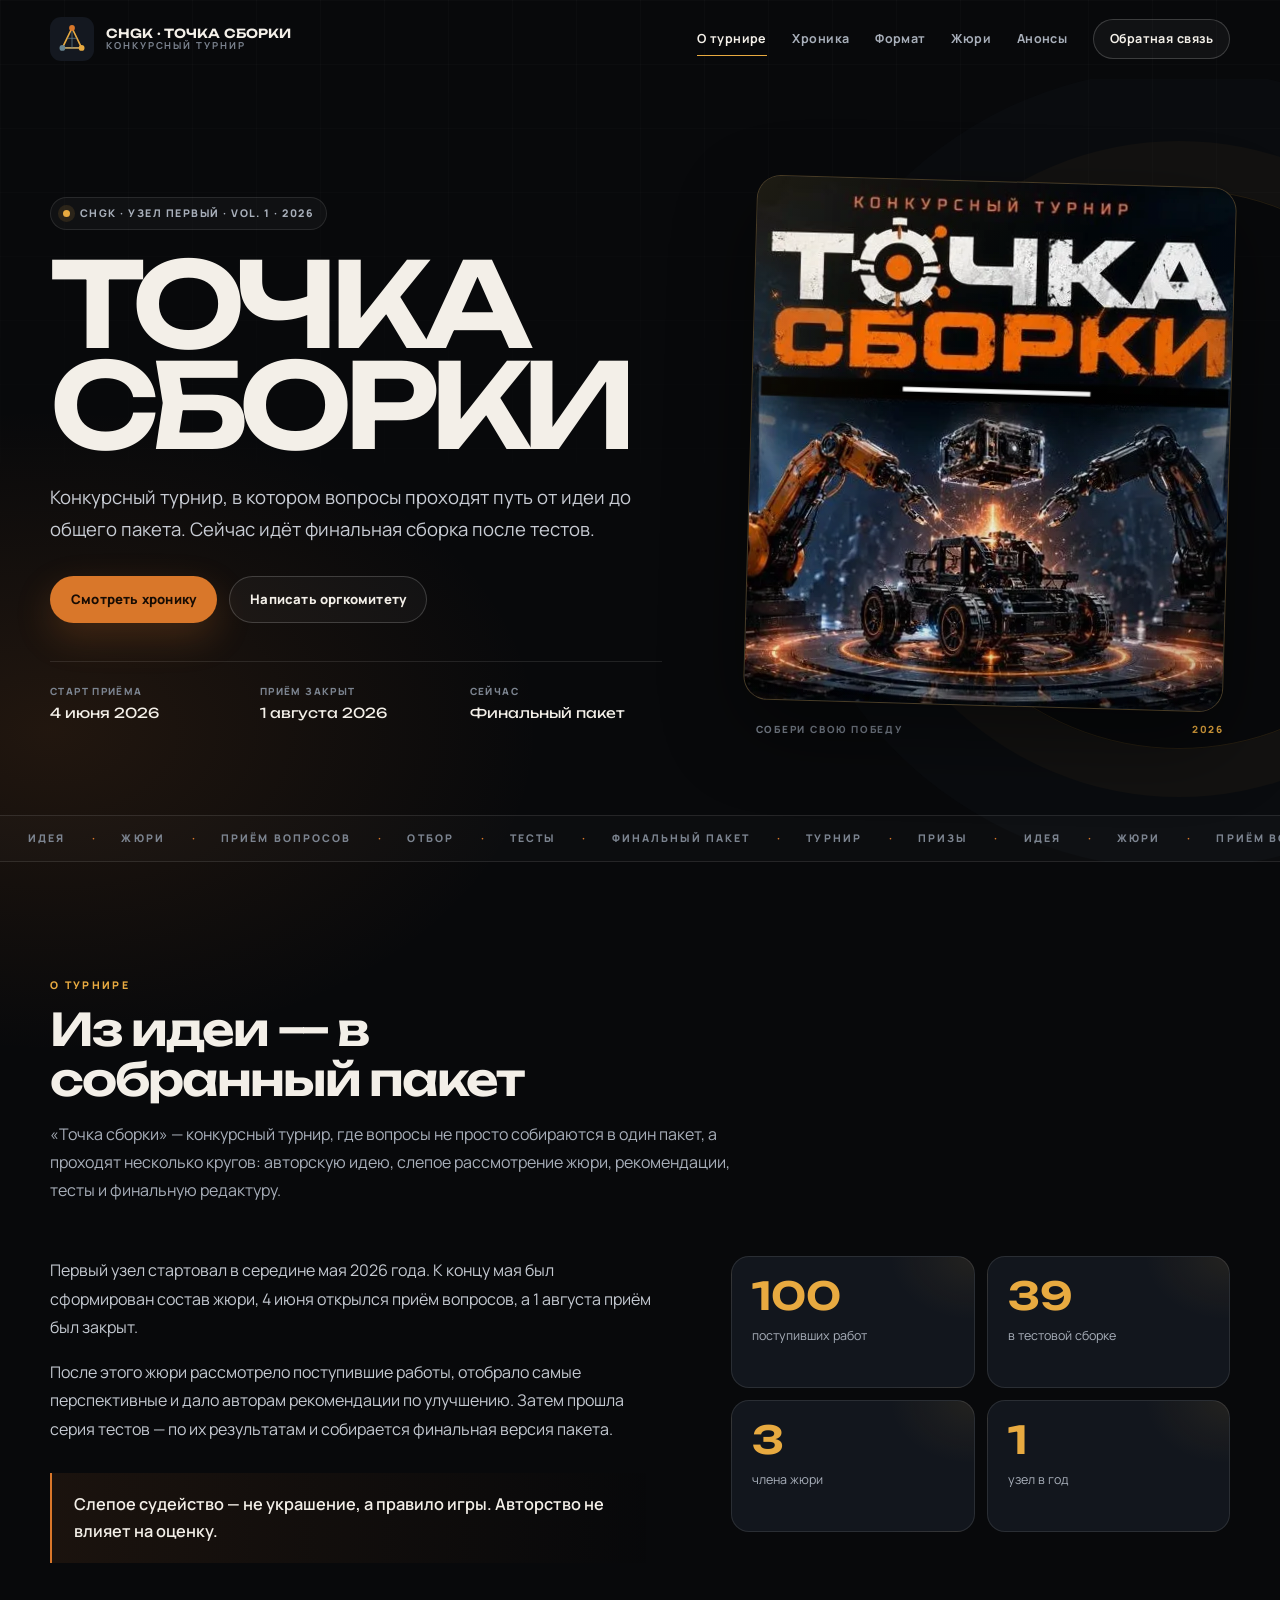
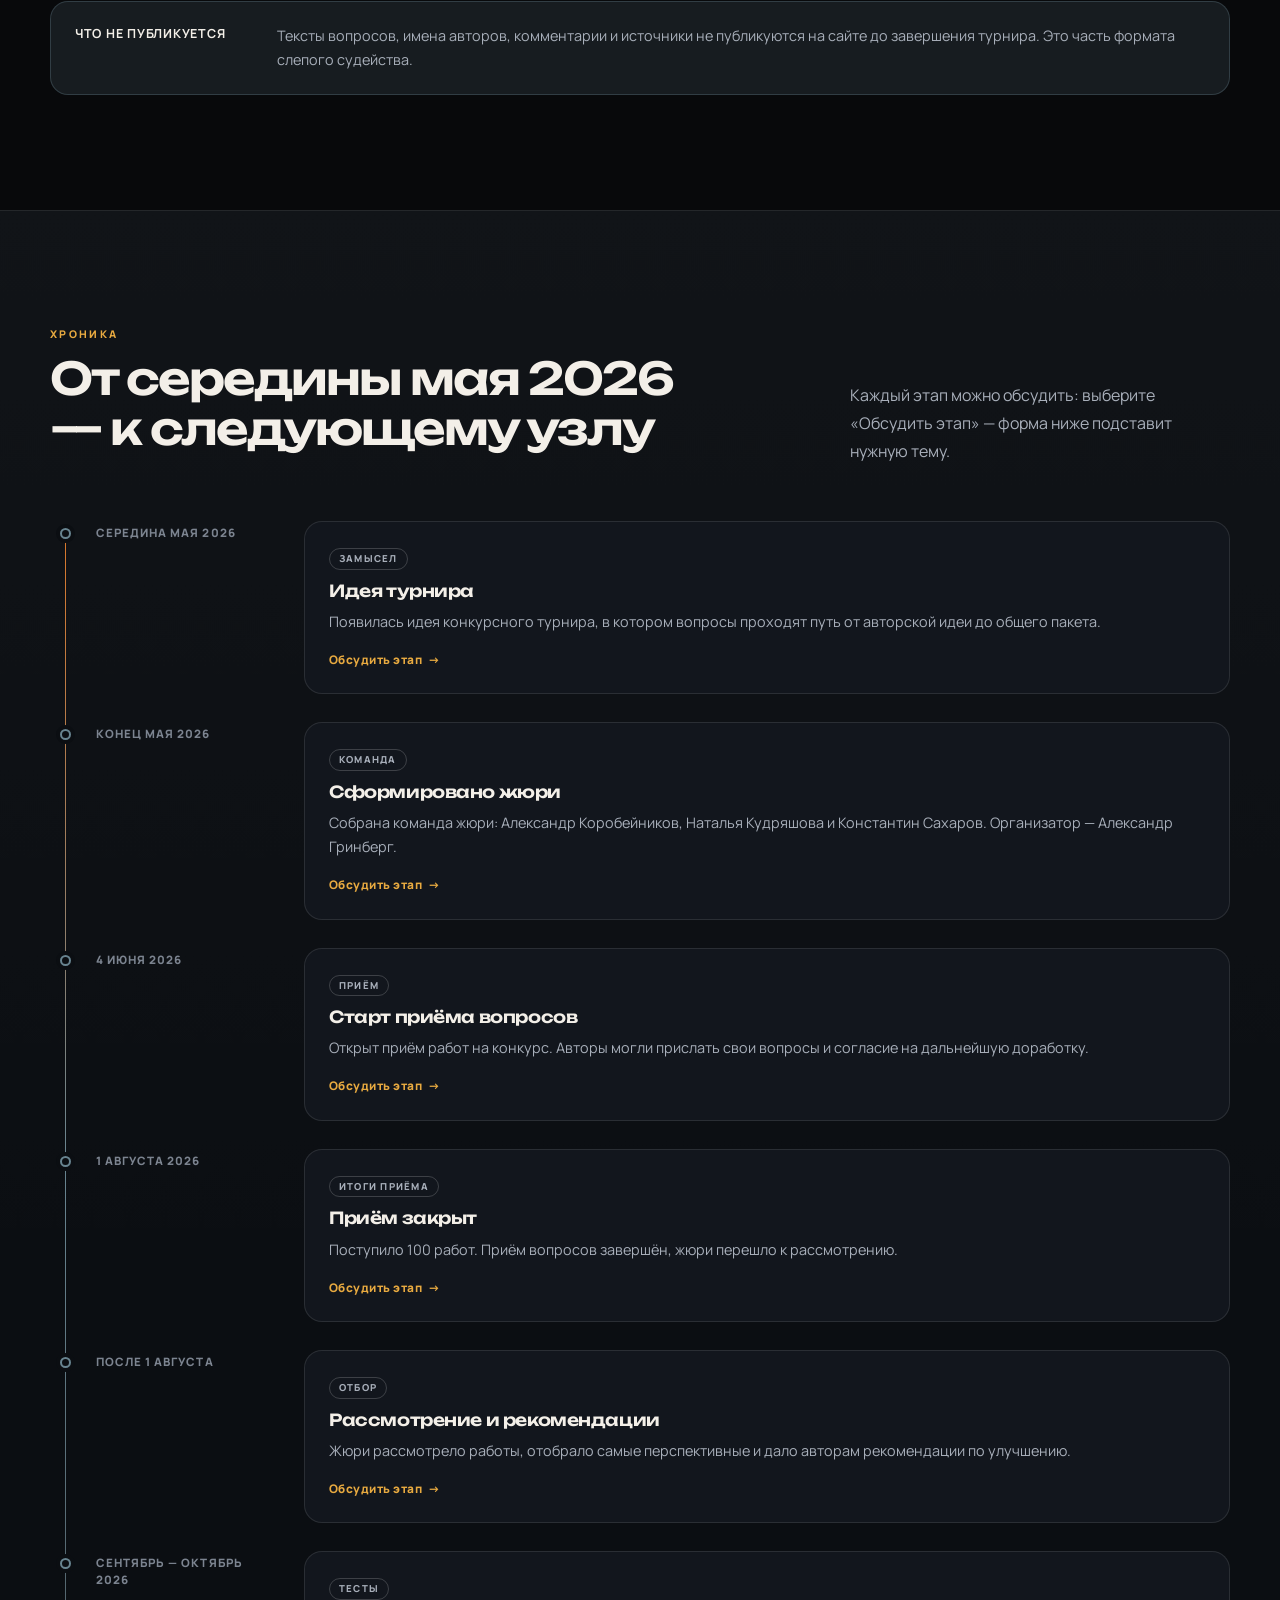
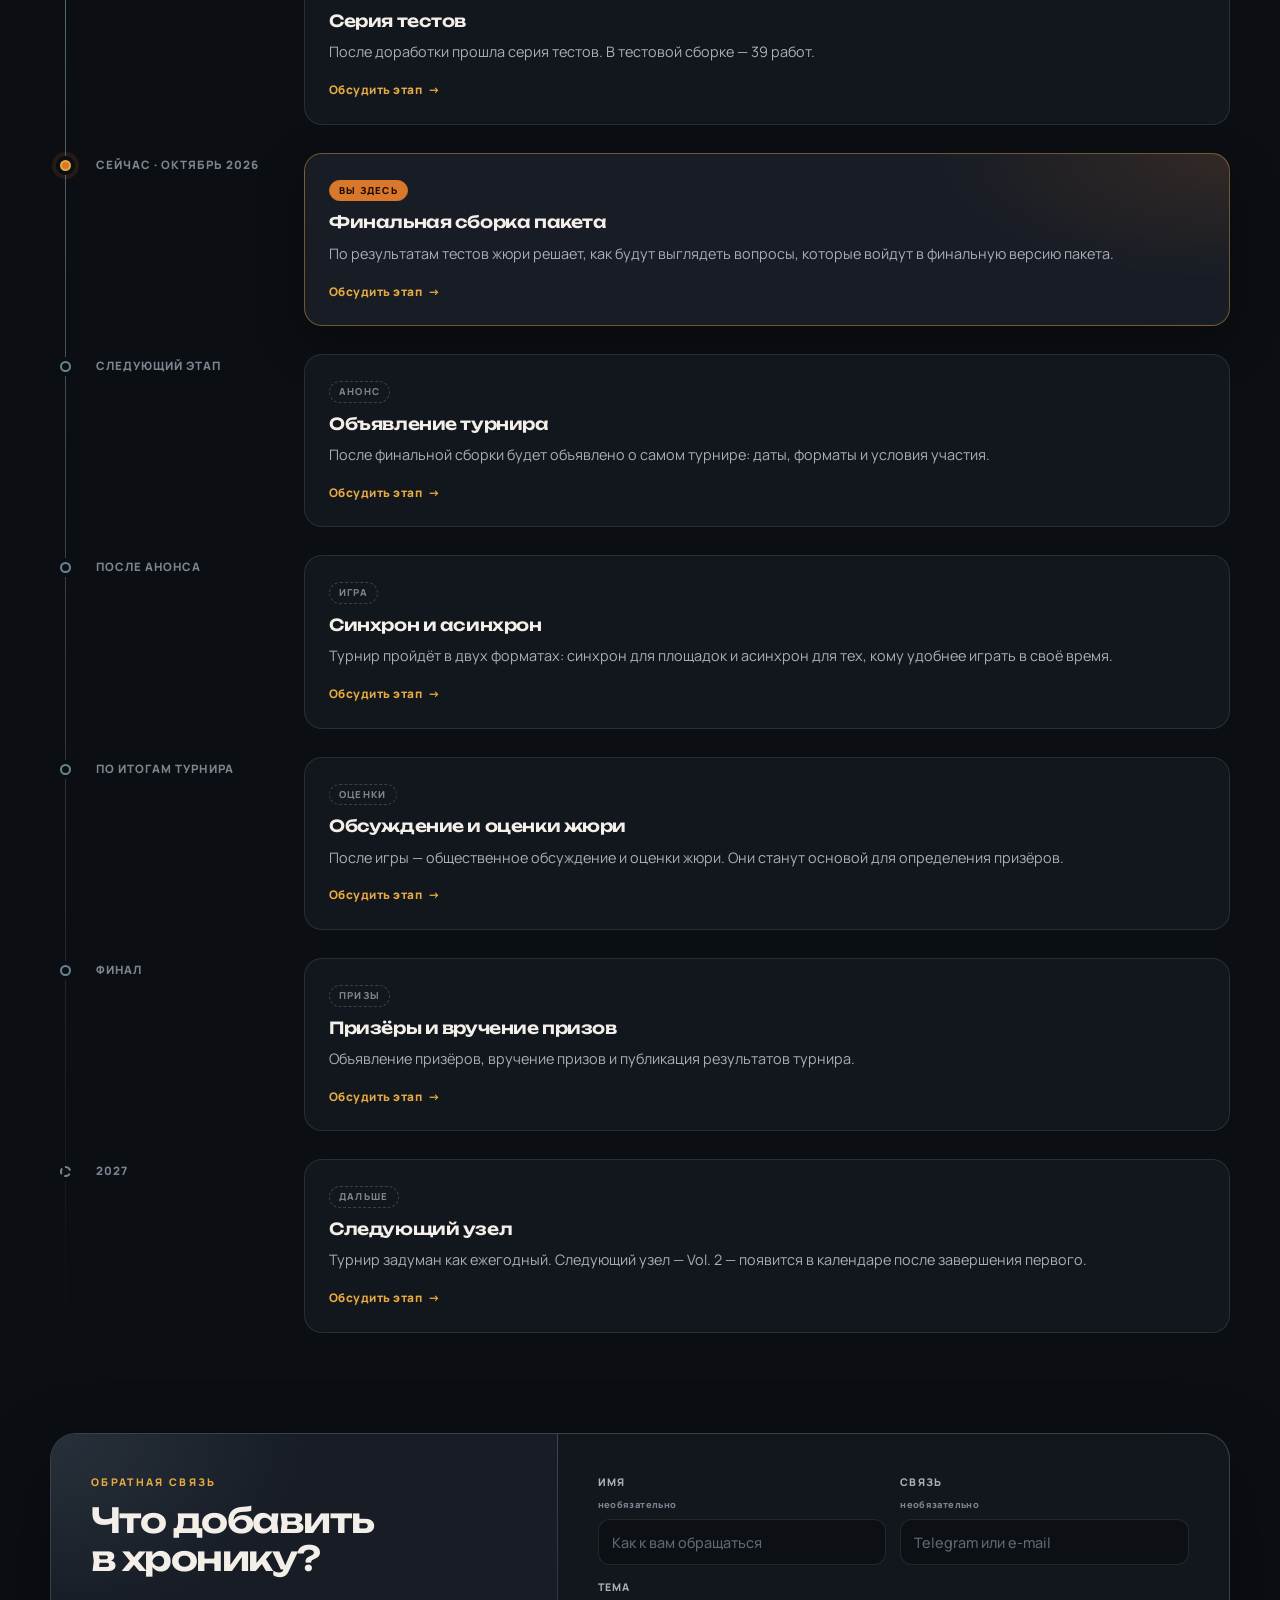
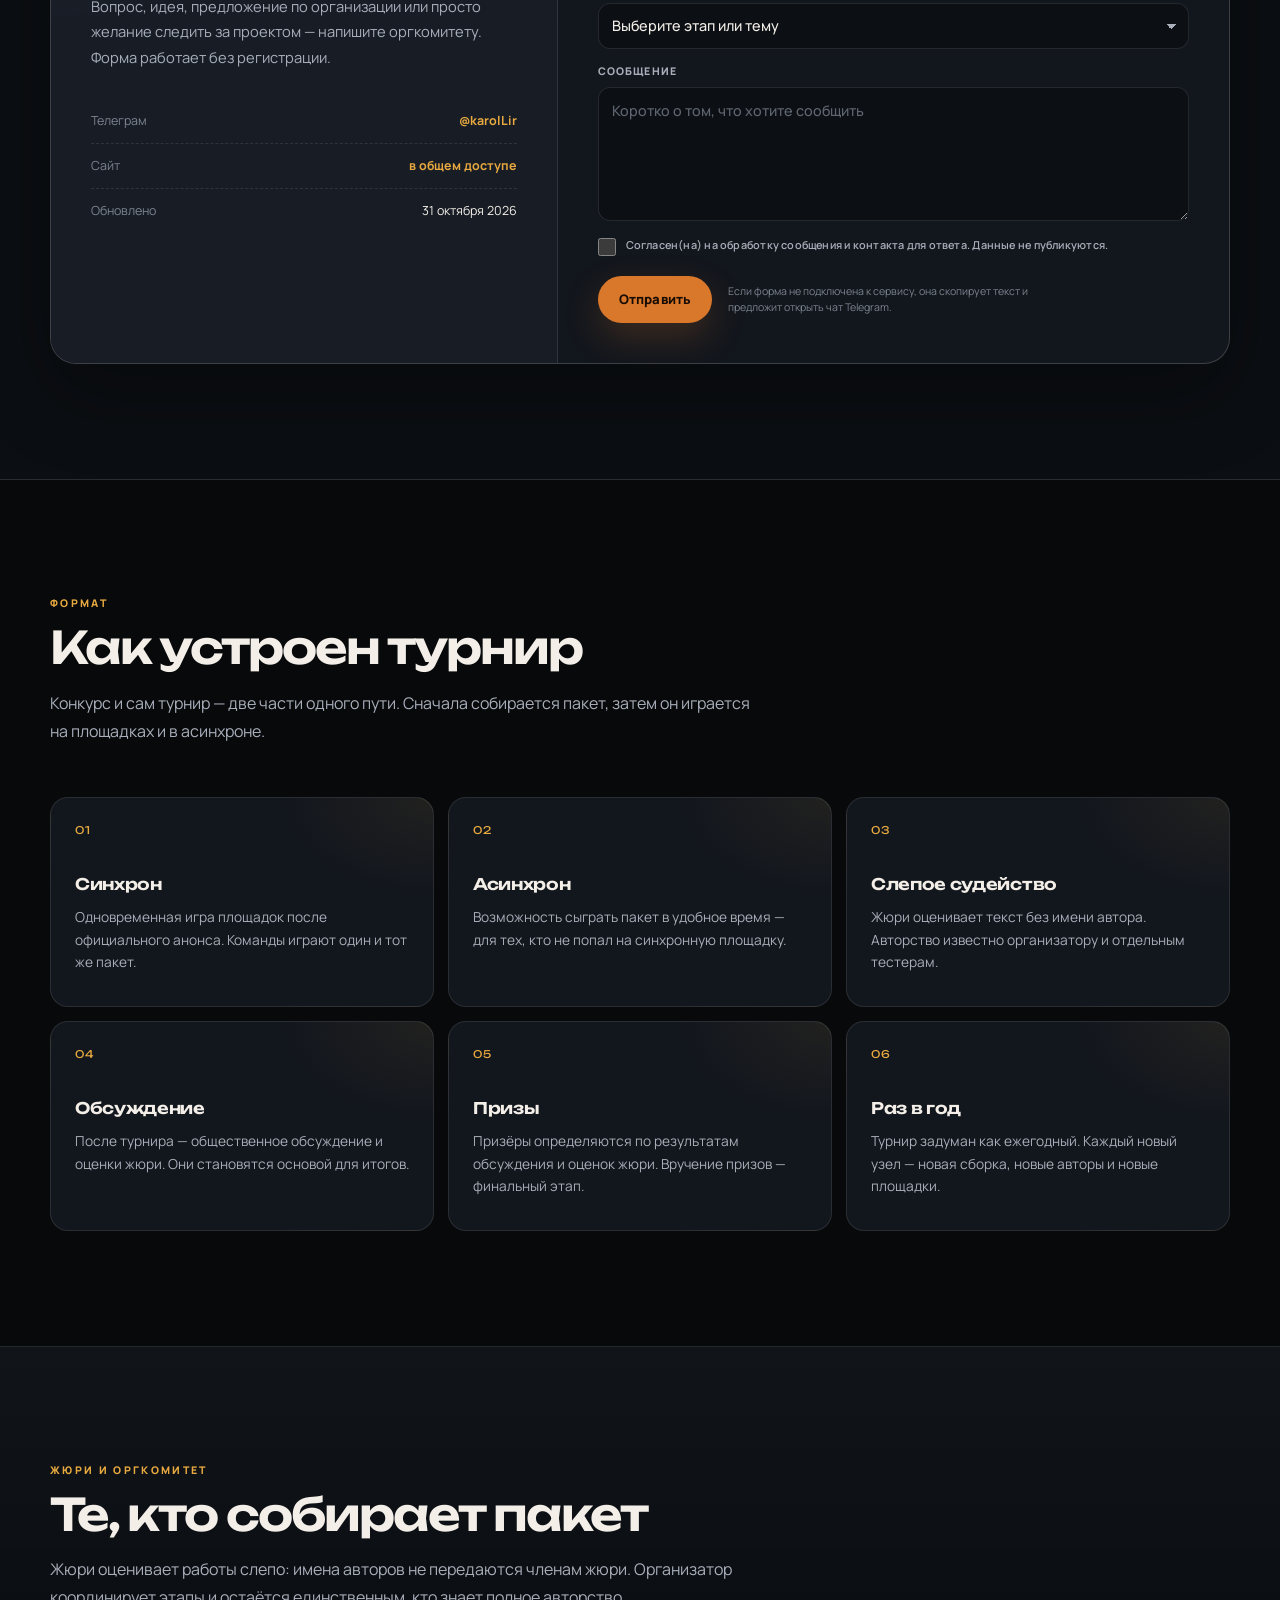
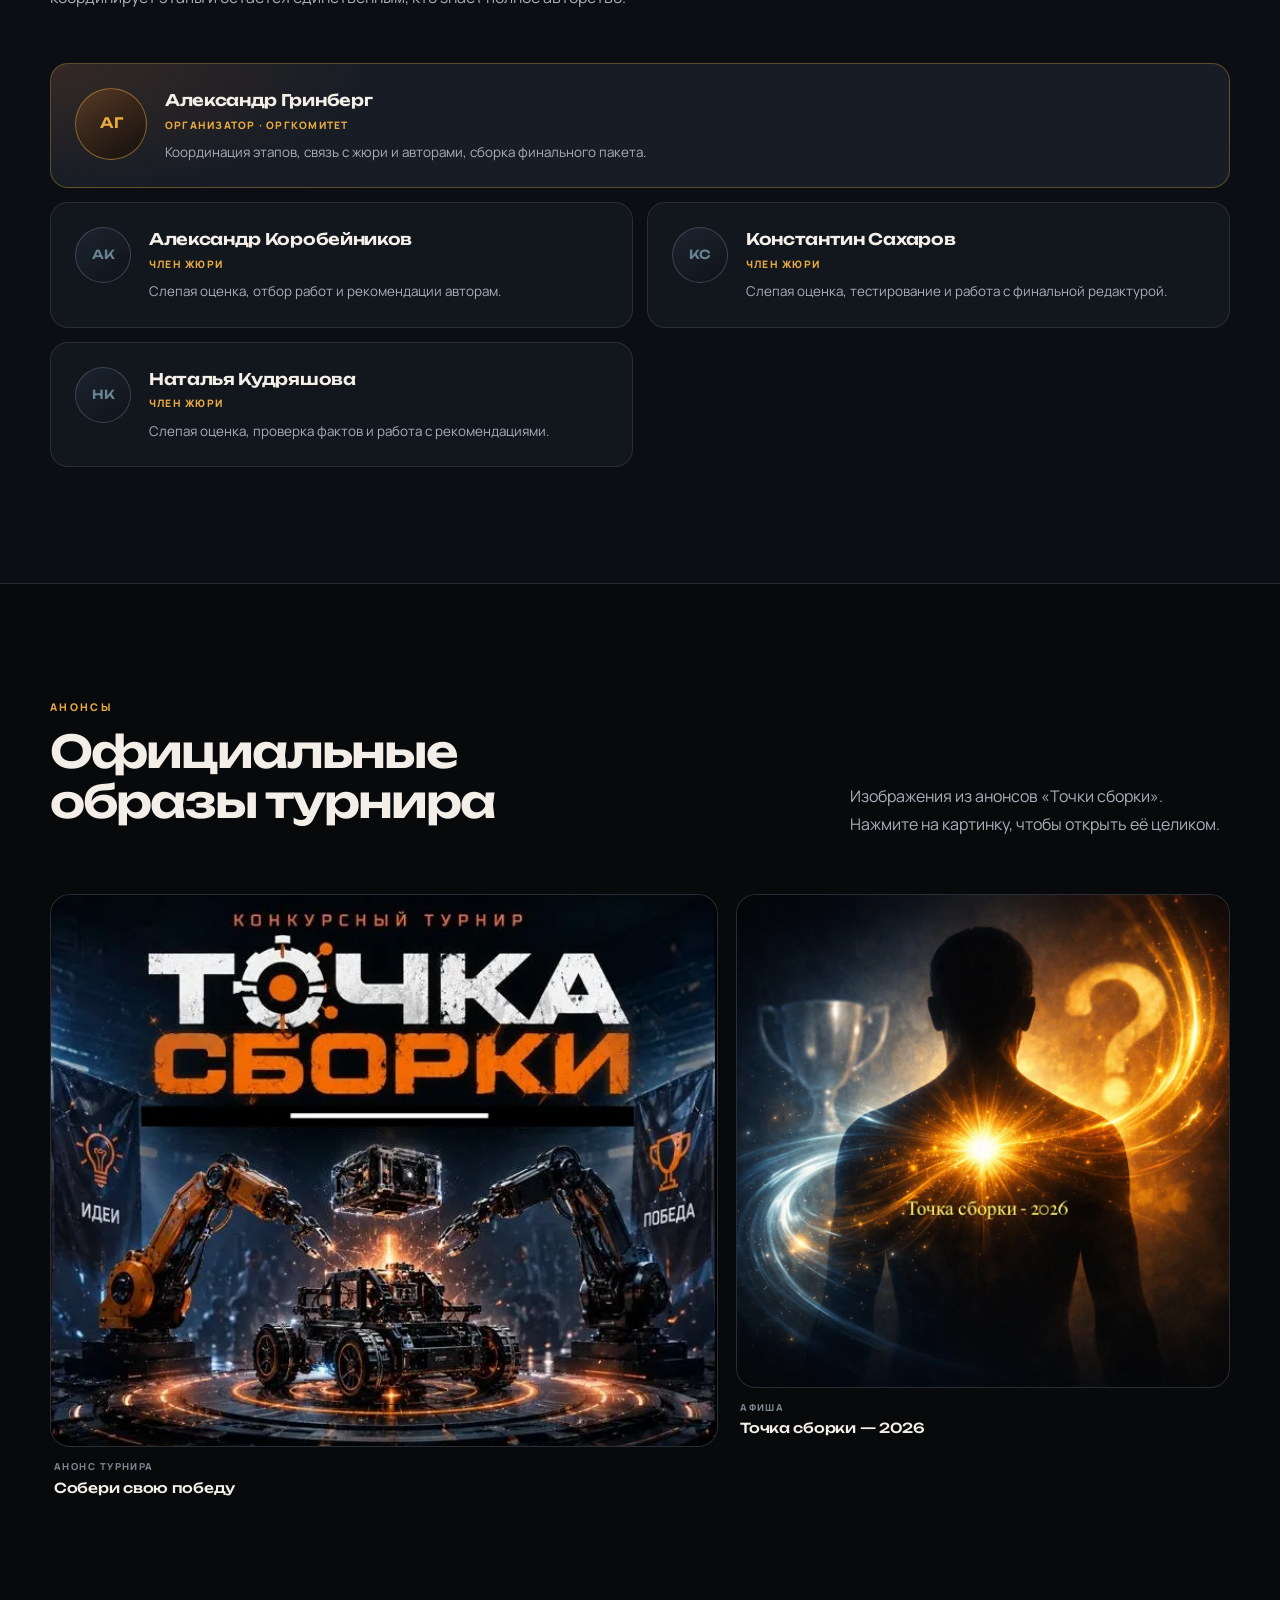
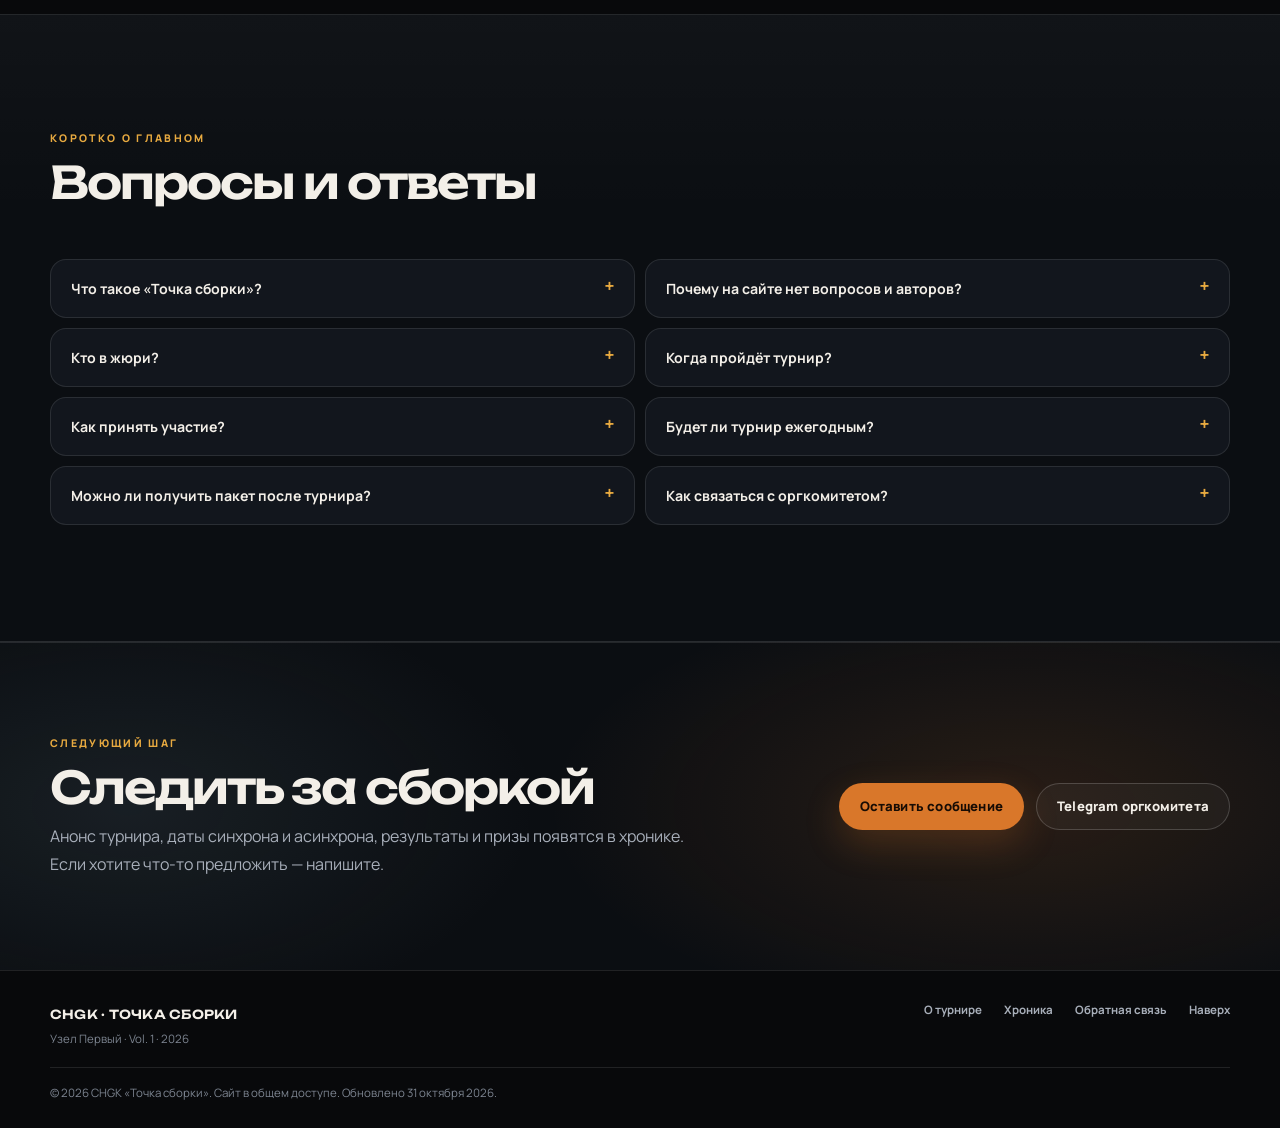
==== commit 6fb53bdd: "Update CHGK branding, contacts, and jury names" ====
--- a/index.html
+++ b/index.html
@@ -3,15 +3,16 @@
 <head>
   <meta charset="utf-8">
   <meta name="viewport" content="width=device-width, initial-scale=1">
-  <title>Точка сборки — конкурсный турнир</title>
-  <meta name="description" content="Точка сборки — конкурсный турнир, в котором вопросы проходят путь от идеи до общего пакета. Хроника проекта, формат, жюри и обратная связь.">
+  <title>CHGK — Точка сборки</title>
+  <meta name="description" content="CHGK «Точка сборки» — конкурсный турнир, в котором вопросы проходят путь от идеи до общего пакета. Хроника проекта, формат, жюри и обратная связь.">
   <meta name="theme-color" content="#08090b">
   <meta property="og:type" content="website">
-  <meta property="og:title" content="Точка сборки — конкурсный турнир">
-  <meta property="og:description" content="От идеи до турнирного пакета: хроника, формат, жюри и обратная связь.">
-  <meta property="og:url" content="https://ograf.github.io/tochka-sborki/">
-  <meta property="og:image" content="https://ograf.github.io/tochka-sborki/assets/anons-02.webp">
-  <link rel="canonical" href="https://ograf.github.io/tochka-sborki/">
+  <meta property="og:site_name" content="CHGK — Точка сборки">
+  <meta property="og:title" content="CHGK — Точка сборки">
+  <meta property="og:description" content="CHGK «Точка сборки»: от идеи до турнирного пакета. Хроника, формат, жюри и обратная связь.">
+  <meta property="og:url" content="https://chgk-tochka-sborki.netlify.app/">
+  <meta property="og:image" content="https://chgk-tochka-sborki.netlify.app/assets/anons-02.webp">
+  <link rel="canonical" href="https://chgk-tochka-sborki.netlify.app/">
   <link rel="icon" href="assets/favicon.svg" type="image/svg+xml">
   <link rel="preconnect" href="https://fonts.googleapis.com">
   <link rel="preconnect" href="https://fonts.gstatic.com" crossorigin>
@@ -26,7 +27,7 @@
       <a class="brand" href="#top" aria-label="Точка сборки — на главную">
         <img class="brand-mark" src="assets/logo.svg" alt="" width="44" height="44">
         <span class="brand-text">
-          <strong>Точка сборки</strong>
+          <strong>CHGK · Точка сборки</strong>
           <span>конкурсный турнир</span>
         </span>
       </a>
@@ -51,7 +52,7 @@
     <section class="hero">
       <div class="container hero-grid">
         <div class="hero-copy">
-          <p class="eyebrow"><span class="status-dot" aria-hidden="true"></span> Узел Первый · Vol. 1 · 2026</p>
+          <p class="eyebrow"><span class="status-dot" aria-hidden="true"></span> CHGK · Узел Первый · Vol. 1 · 2026</p>
           <h1>Точка<br>сборки</h1>
           <p class="hero-lead">Конкурсный турнир, в котором вопросы проходят путь от идеи до общего пакета. Сейчас идёт финальная сборка после тестов.</p>
           <div class="hero-actions">
@@ -161,7 +162,7 @@
             <div class="timeline-body">
               <span class="tag">Команда</span>
               <h3>Сформировано жюри</h3>
-              <p>Собрана команда жюри: АК, КС и НК. Организатор — Александр Гринберг.</p>
+              <p>Собрана команда жюри: Александр Коробейников, Наталья Кудряшова и Константин Сахаров. Организатор — Александр Гринберг.</p>
               <button class="text-link" type="button" data-topic="Идея и жюри">Обсудить этап</button>
             </div>
           </li>
@@ -273,7 +274,7 @@
             <h2>Что добавить в хронику?</h2>
             <p>Вопрос, идея, предложение по организации или просто желание следить за проектом — напишите оргкомитету. Форма работает без регистрации.</p>
             <ul class="contact-list">
-              <li><span>Телеграм</span><a href="https://t.me/i_kate_myself" target="_blank" rel="noopener noreferrer">@i_kate_myself</a></li>
+              <li><span>Телеграм</span><a href="https://t.me/karolLir" target="_blank" rel="noopener noreferrer">@karolLir</a></li>
               <li><span>Сайт</span><strong>в общем доступе</strong></li>
               <li><span>Обновлено</span><time datetime="2026-10-31">31 октября 2026</time></li>
             </ul>
@@ -374,7 +375,7 @@
         <div class="section-head">
           <p class="kicker">Жюри и оргкомитет</p>
           <h2>Те, кто собирает пакет</h2>
-          <p>В режиме слепого судейства жюри указано инициалами. Организатор координирует этапы и остаётся единственным, кто знает полное авторство.</p>
+          <p>Жюри оценивает работы слепо: имена авторов не передаются членам жюри. Организатор координирует этапы и остаётся единственным, кто знает полное авторство.</p>
         </div>
 
         <div class="people-grid">
@@ -390,7 +391,7 @@
           <article class="person">
             <div class="avatar" aria-hidden="true">АК</div>
             <div>
-              <h3>АК</h3>
+              <h3>Александр Коробейников</h3>
               <p class="person-role">Член жюри</p>
               <p>Слепая оценка, отбор работ и рекомендации авторам.</p>
             </div>
@@ -399,7 +400,7 @@
           <article class="person">
             <div class="avatar" aria-hidden="true">КС</div>
             <div>
-              <h3>КС</h3>
+              <h3>Константин Сахаров</h3>
               <p class="person-role">Член жюри</p>
               <p>Слепая оценка, тестирование и работа с финальной редактурой.</p>
             </div>
@@ -408,14 +409,13 @@
           <article class="person">
             <div class="avatar" aria-hidden="true">НК</div>
             <div>
-              <h3>НК</h3>
+              <h3>Наталья Кудряшова</h3>
               <p class="person-role">Член жюри</p>
               <p>Слепая оценка, проверка фактов и работа с рекомендациями.</p>
             </div>
           </article>
         </div>
 
-        <p class="jury-note">Полные имена членов жюри могут быть раскрыты после завершения турнира — по согласованию с ними. До этого сайт сохраняет формат инициалов.</p>
       </div>
     </section>
 
@@ -465,7 +465,7 @@
           </details>
           <details>
             <summary>Кто в жюри?</summary>
-            <p>АК, КС и НК. Организатор — Александр Гринберг. Полные имена членов жюри могут быть раскрыты после турнира по согласованию.</p>
+            <p>Александр Коробейников, Наталья Кудряшова и Константин Сахаров. Организатор — Александр Гринберг.</p>
           </details>
           <details>
             <summary>Когда пройдёт турнир?</summary>
@@ -485,7 +485,7 @@
           </details>
           <details>
             <summary>Как связаться с оргкомитетом?</summary>
-            <p>Через форму обратной связи или Telegram <a href="https://t.me/i_kate_myself" target="_blank" rel="noopener noreferrer">@i_kate_myself</a>.</p>
+            <p>Через форму обратной связи или Telegram <a href="https://t.me/karolLir" target="_blank" rel="noopener noreferrer">@karolLir</a>.</p>
           </details>
         </div>
       </div>
@@ -500,7 +500,7 @@
         </div>
         <div class="closing-actions">
           <a class="btn btn-primary" href="#feedback">Оставить сообщение</a>
-          <a class="btn btn-ghost" href="https://t.me/i_kate_myself" target="_blank" rel="noopener noreferrer">Telegram оргкомитета</a>
+          <a class="btn btn-ghost" href="https://t.me/karolLir" target="_blank" rel="noopener noreferrer">Telegram оргкомитета</a>
         </div>
       </div>
     </section>
@@ -509,7 +509,7 @@
   <footer class="site-footer">
     <div class="container footer-inner">
       <div>
-        <strong>Точка сборки</strong>
+        <strong>CHGK · Точка сборки</strong>
         <p>Узел Первый · Vol. 1 · 2026</p>
       </div>
       <div class="footer-links">
@@ -518,7 +518,7 @@
         <a href="#feedback">Обратная связь</a>
         <a href="#top">Наверх</a>
       </div>
-      <p class="footer-note">© 2026 Точка сборки. Сайт в общем доступе. Обновлено <time datetime="2026-10-31">31 октября 2026</time>.</p>
+      <p class="footer-note">© 2026 CHGK «Точка сборки». Сайт в общем доступе. Обновлено <time datetime="2026-10-31">31 октября 2026</time>.</p>
     </div>
   </footer>
 
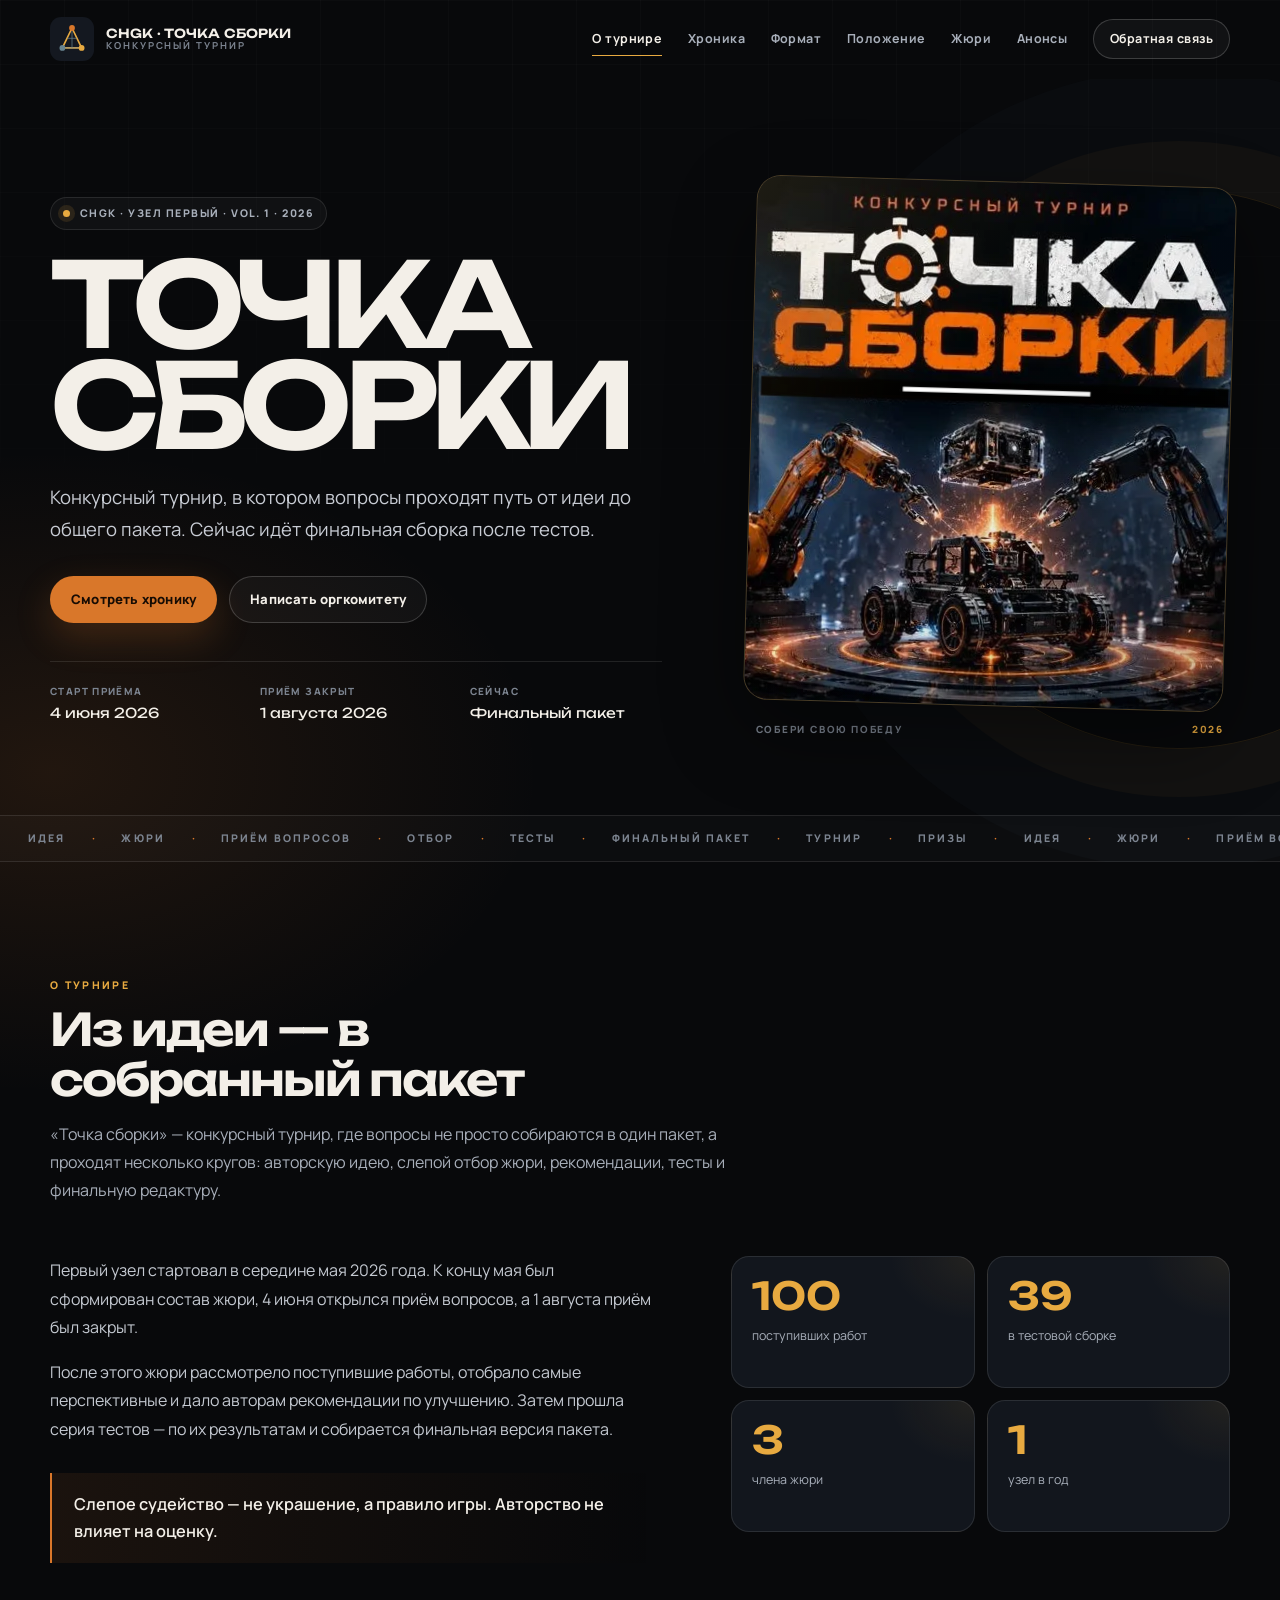
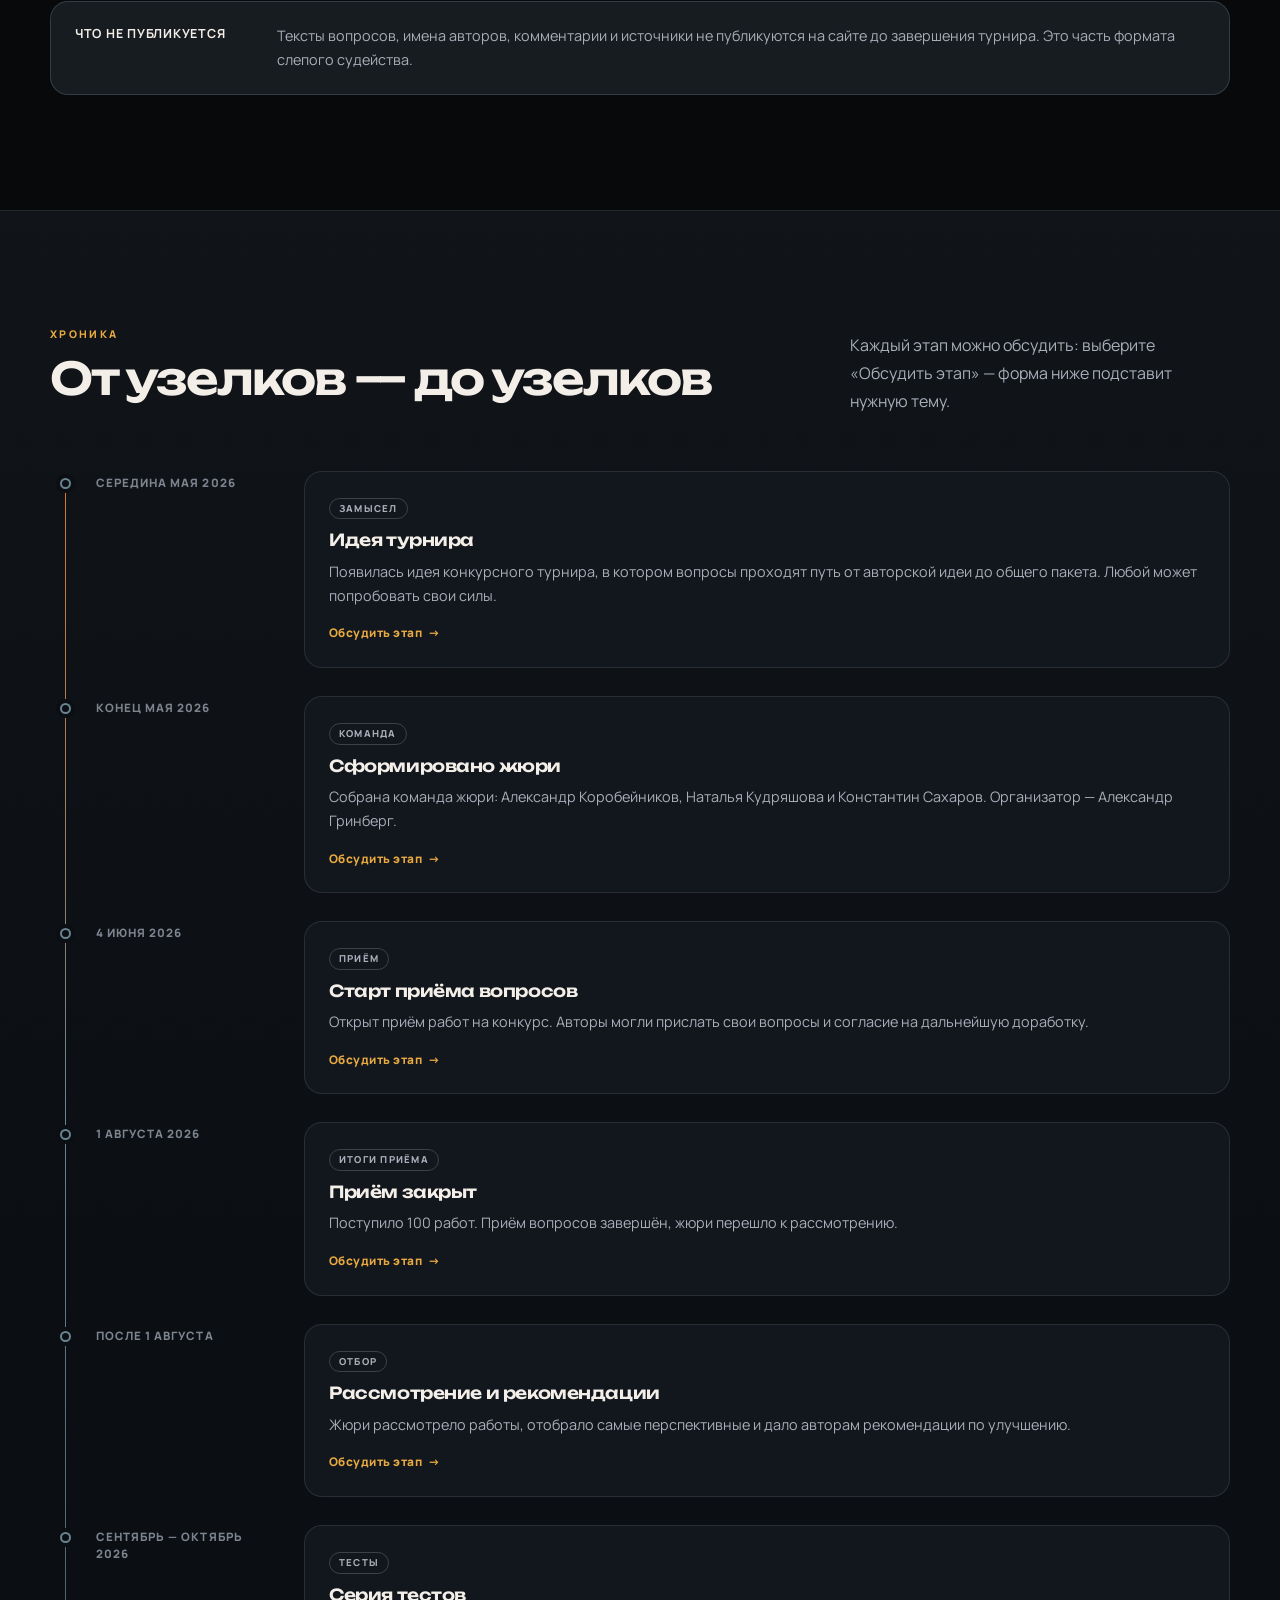
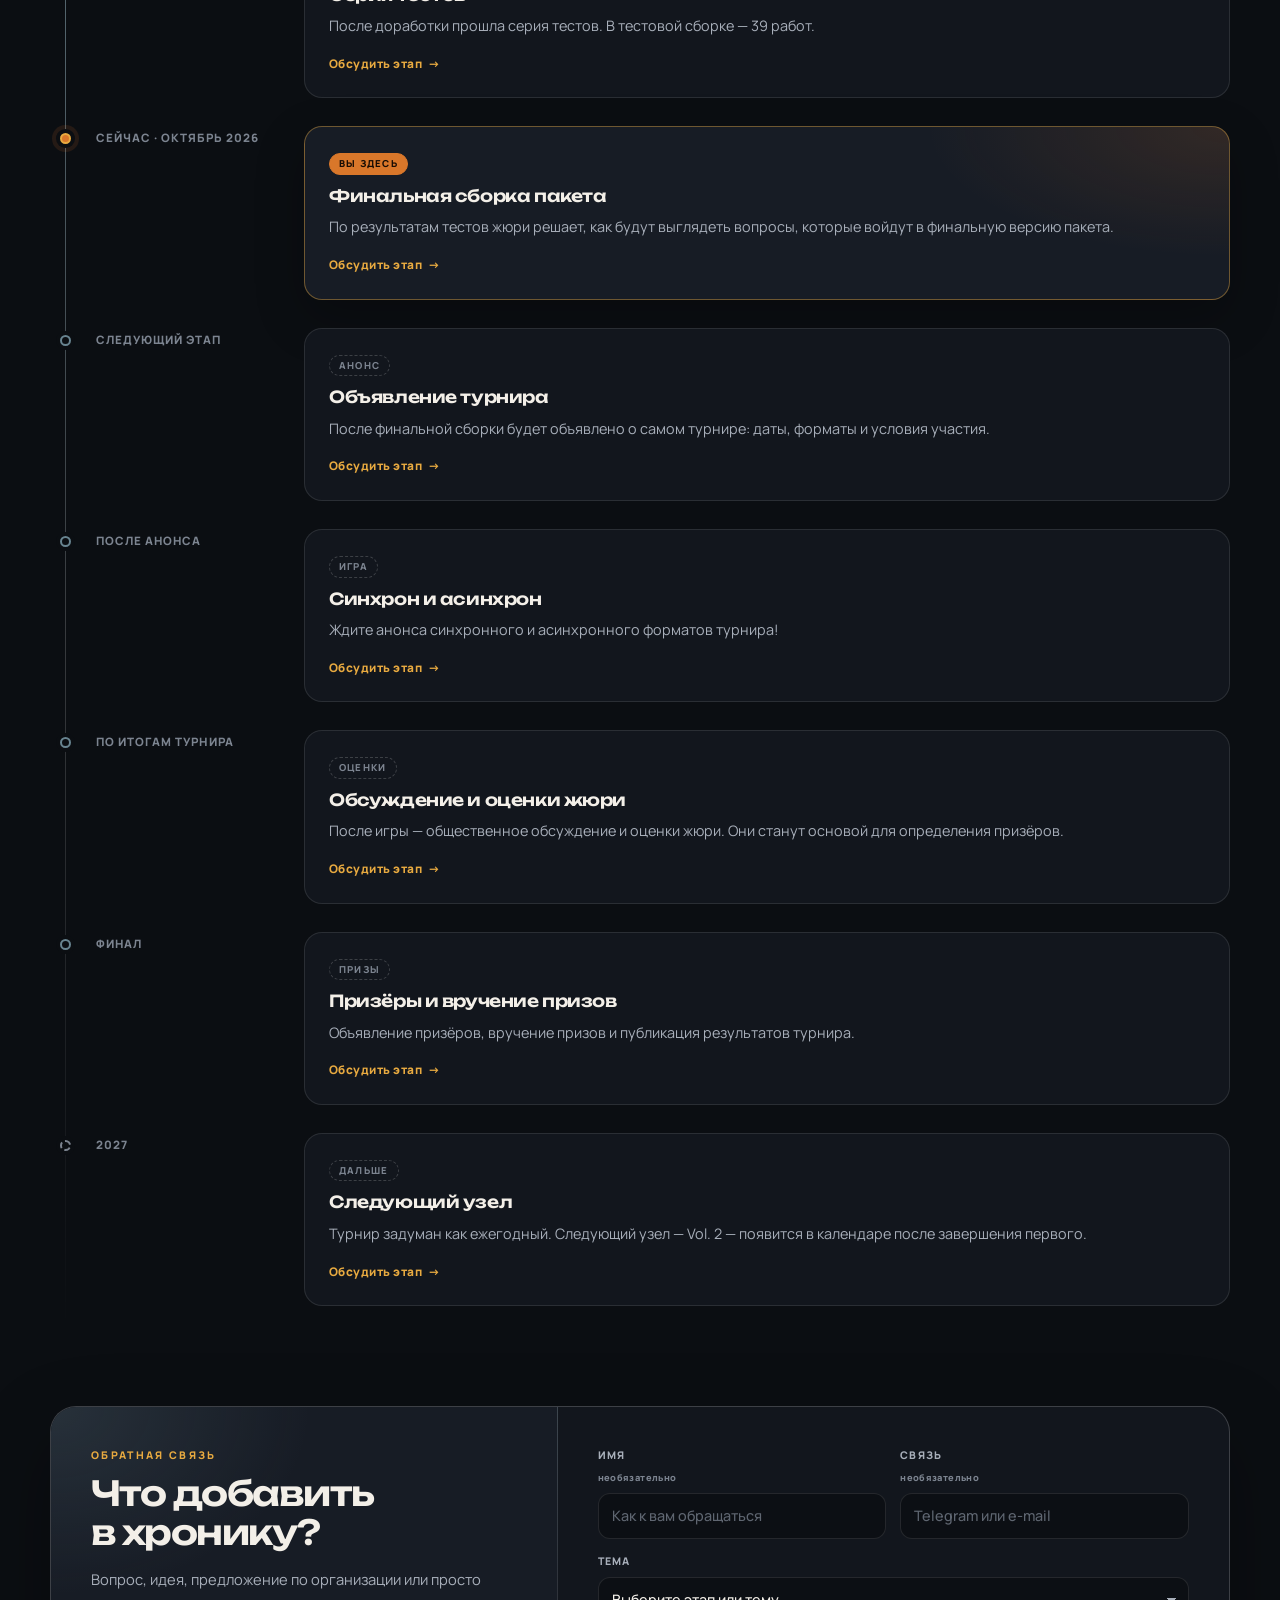
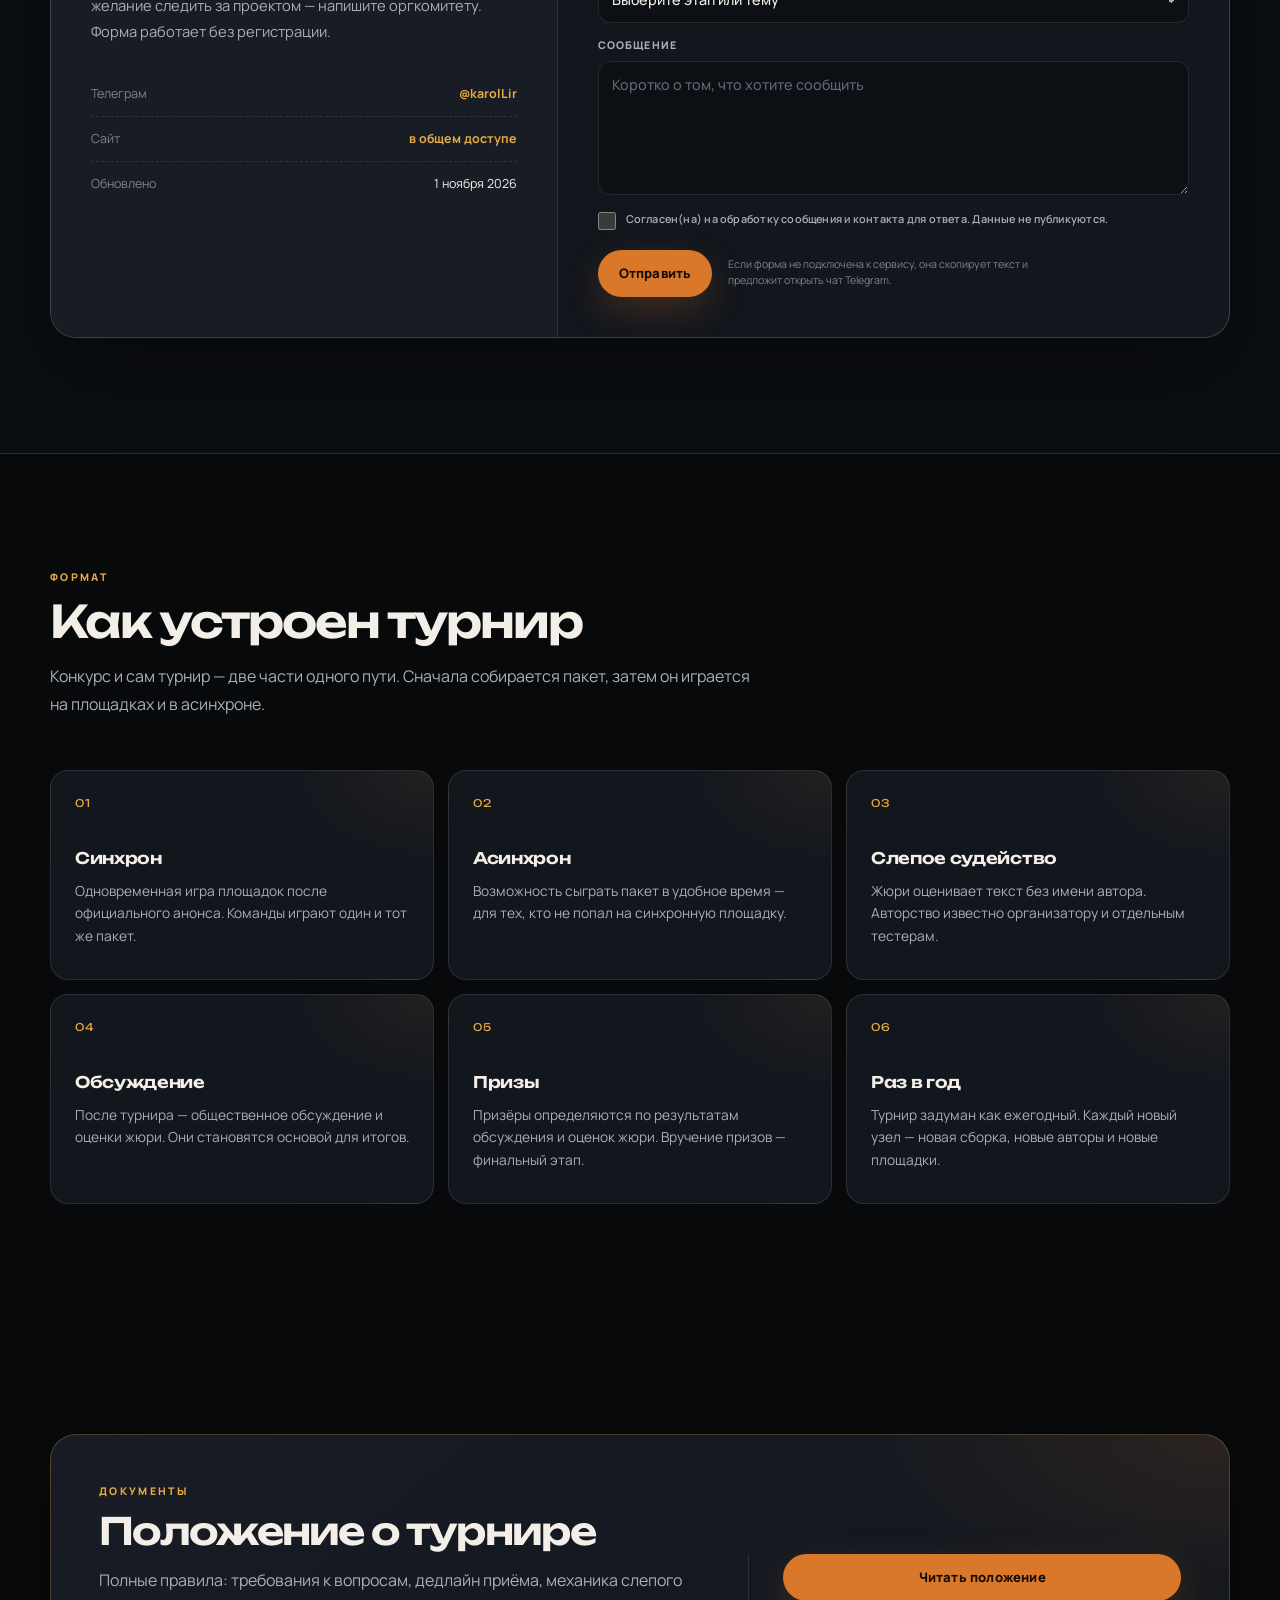
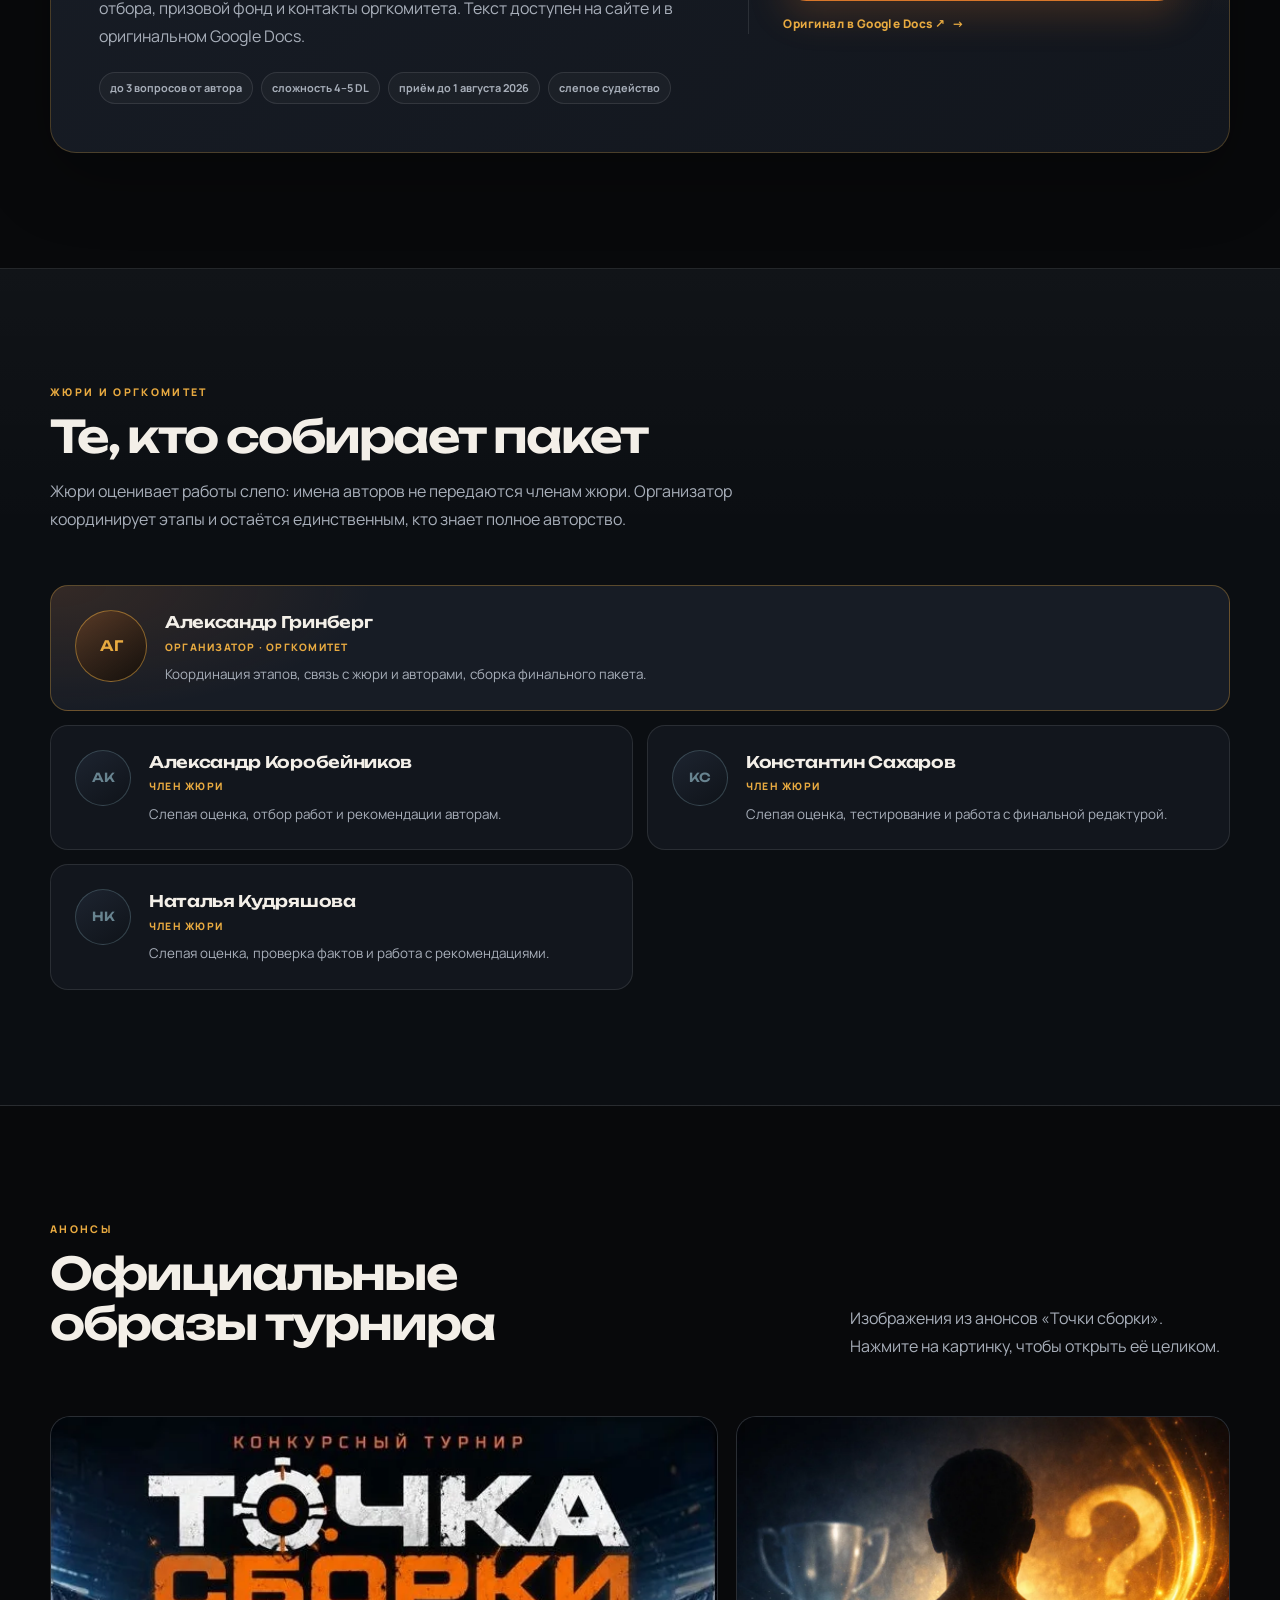
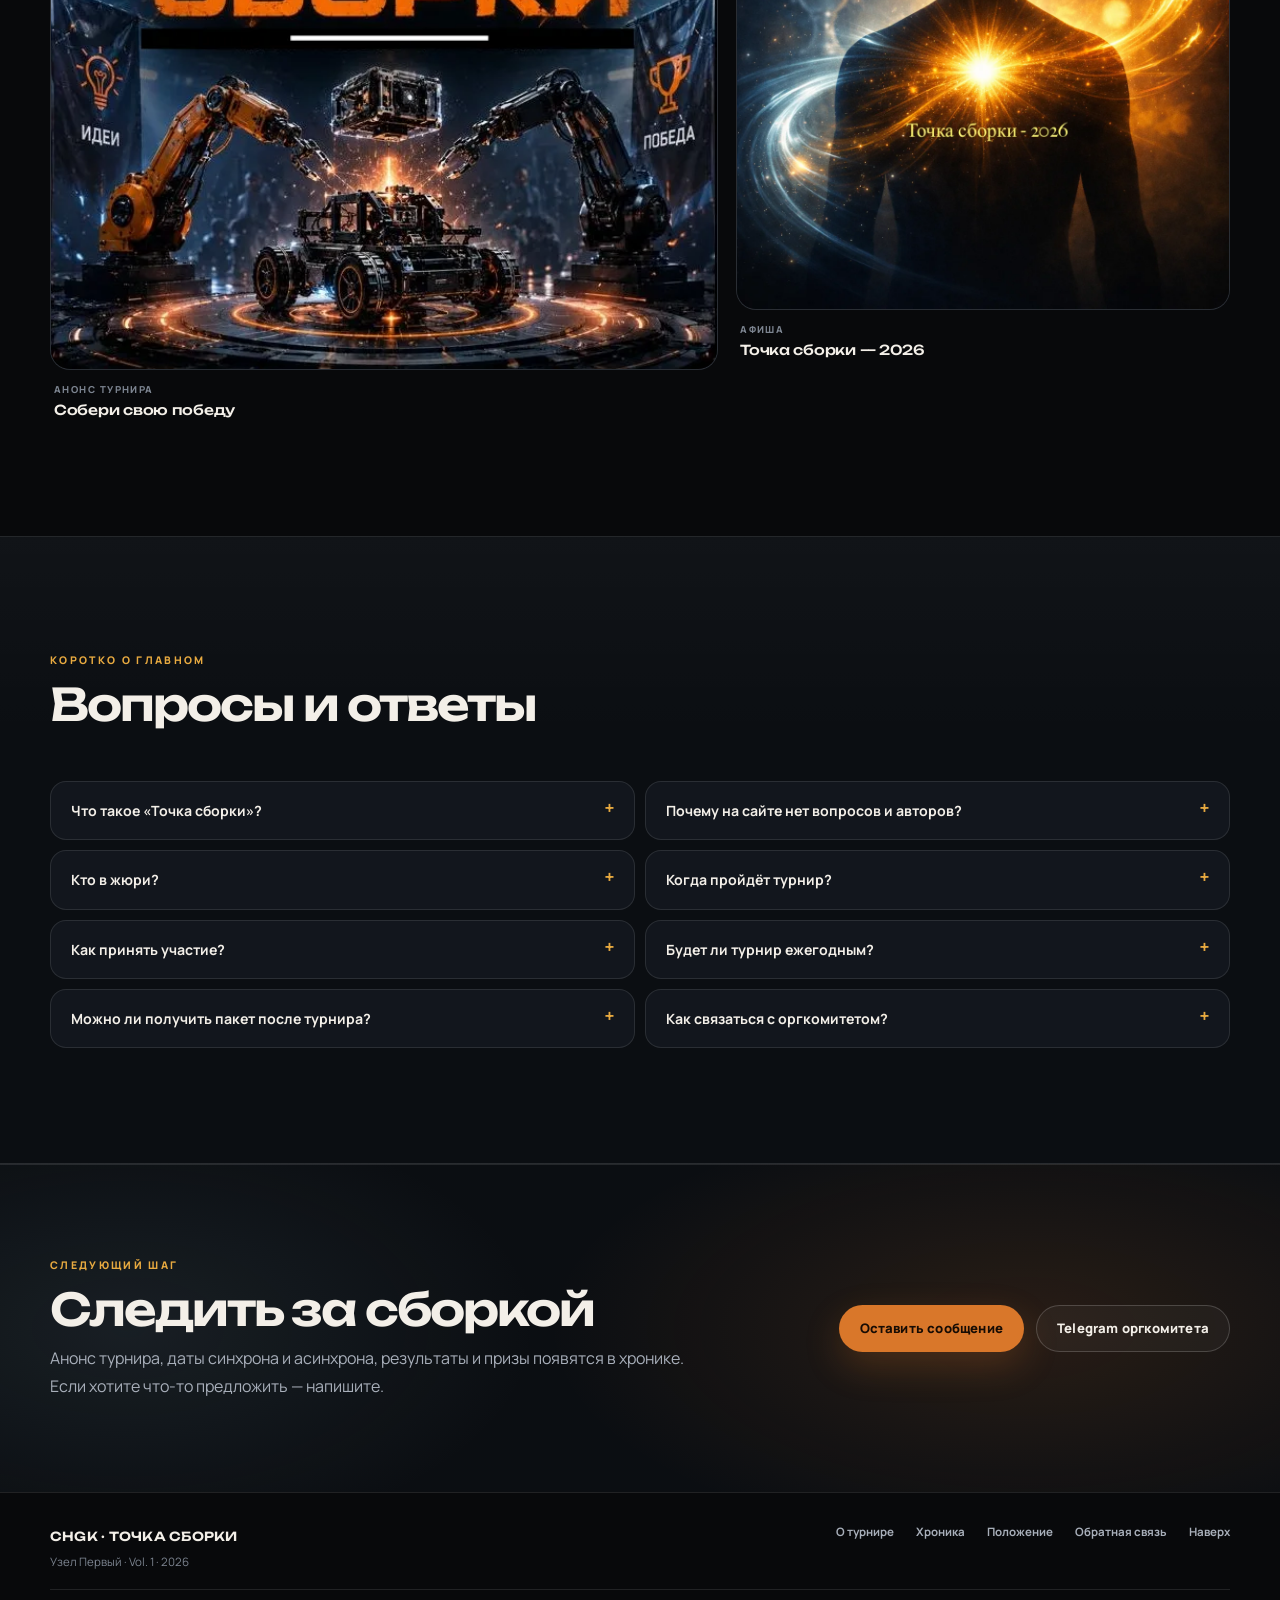
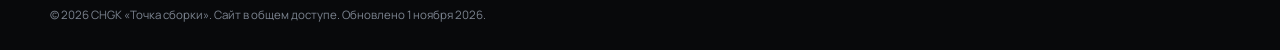
==== commit 8258f6db: "Add tournament regulations page" ====
--- a/index.html
+++ b/index.html
@@ -4,12 +4,12 @@
   <meta charset="utf-8">
   <meta name="viewport" content="width=device-width, initial-scale=1">
   <title>CHGK — Точка сборки</title>
-  <meta name="description" content="CHGK «Точка сборки» — конкурсный турнир, в котором вопросы проходят путь от идеи до общего пакета. Хроника проекта, формат, жюри и обратная связь.">
+  <meta name="description" content="CHGK «Точка сборки» — конкурсный турнир, в котором вопросы проходят путь от идеи до общего пакета. Хроника проекта, формат, положение, жюри и обратная связь.">
   <meta name="theme-color" content="#08090b">
   <meta property="og:type" content="website">
   <meta property="og:site_name" content="CHGK — Точка сборки">
   <meta property="og:title" content="CHGK — Точка сборки">
-  <meta property="og:description" content="CHGK «Точка сборки»: от идеи до турнирного пакета. Хроника, формат, жюри и обратная связь.">
+  <meta property="og:description" content="CHGK «Точка сборки»: от идеи до турнирного пакета. Хроника, формат, положение, жюри и обратная связь.">
   <meta property="og:url" content="https://chgk-tochka-sborki.netlify.app/">
   <meta property="og:image" content="https://chgk-tochka-sborki.netlify.app/assets/anons-02.webp">
   <link rel="canonical" href="https://chgk-tochka-sborki.netlify.app/">
@@ -41,6 +41,7 @@
         <a href="#about">О турнире</a>
         <a href="#timeline">Хроника</a>
         <a href="#format">Формат</a>
+        <a href="polozhenie.html">Положение</a>
         <a href="#jury">Жюри</a>
         <a href="#announcements">Анонсы</a>
         <a class="nav-cta" href="#feedback">Обратная связь</a>
@@ -99,7 +100,7 @@
         <div class="section-head">
           <p class="kicker">О турнире</p>
           <h2>Из идеи — в собранный пакет</h2>
-          <p>«Точка сборки» — конкурсный турнир, где вопросы не просто собираются в один пакет, а проходят несколько кругов: авторскую идею, слепое рассмотрение жюри, рекомендации, тесты и финальную редактуру.</p>
+          <p>«Точка сборки» — конкурсный турнир, где вопросы не просто собираются в один пакет, а проходят несколько кругов: авторскую идею, слепой отбор жюри, рекомендации, тесты и финальную редактуру.</p>
         </div>
 
         <div class="about-grid">
@@ -141,7 +142,7 @@
         <div class="section-head section-head-wide">
           <div>
             <p class="kicker">Хроника</p>
-            <h2>От середины мая 2026 — к следующему узлу</h2>
+            <h2>От узелков — до узелков</h2>
           </div>
           <p>Каждый этап можно обсудить: выберите «Обсудить этап» — форма ниже подставит нужную тему.</p>
         </div>
@@ -152,7 +153,7 @@
             <div class="timeline-body">
               <span class="tag">Замысел</span>
               <h3>Идея турнира</h3>
-              <p>Появилась идея конкурсного турнира, в котором вопросы проходят путь от авторской идеи до общего пакета.</p>
+              <p>Появилась идея конкурсного турнира, в котором вопросы проходят путь от авторской идеи до общего пакета. Любой может попробовать свои силы.</p>
               <button class="text-link" type="button" data-topic="Идея и жюри">Обсудить этап</button>
             </div>
           </li>
@@ -232,7 +233,7 @@
             <div class="timeline-body">
               <span class="tag tag-upcoming">Игра</span>
               <h3>Синхрон и асинхрон</h3>
-              <p>Турнир пройдёт в двух форматах: синхрон для площадок и асинхрон для тех, кому удобнее играть в своё время.</p>
+              <p>Ждите анонса синхронного и асинхронного форматов турнира!</p>
               <button class="text-link" type="button" data-topic="Турнир">Обсудить этап</button>
             </div>
           </li>
@@ -276,7 +277,7 @@
             <ul class="contact-list">
               <li><span>Телеграм</span><a href="https://t.me/karolLir" target="_blank" rel="noopener noreferrer">@karolLir</a></li>
               <li><span>Сайт</span><strong>в общем доступе</strong></li>
-              <li><span>Обновлено</span><time datetime="2026-10-31">31 октября 2026</time></li>
+              <li><span>Обновлено</span><time datetime="2026-11-01">1 ноября 2026</time></li>
             </ul>
           </div>
 
@@ -370,6 +371,28 @@
       </div>
     </section>
 
+    <section class="section" id="polozhenie">
+      <div class="container">
+        <div class="policy-band">
+          <div>
+            <p class="kicker">Документы</p>
+            <h2>Положение о турнире</h2>
+            <p>Полные правила: требования к вопросам, дедлайн приёма, механика слепого отбора, призовой фонд и контакты оргкомитета. Текст доступен на сайте и в оригинальном Google Docs.</p>
+            <ul class="policy-points" aria-label="Коротко о положении">
+              <li>до 3 вопросов от автора</li>
+              <li>сложность 4–5 DL</li>
+              <li>приём до 1 августа 2026</li>
+              <li>слепое судейство</li>
+            </ul>
+          </div>
+          <div class="policy-actions">
+            <a class="btn btn-primary" href="polozhenie.html">Читать положение</a>
+            <a class="text-link" href="https://docs.google.com/document/d/1GzxNkx4_wtowgKfBnc_8yKvvtWajN76Fu8xopGQIfpE/edit" target="_blank" rel="noopener noreferrer">Оригинал в Google Docs ↗</a>
+          </div>
+        </div>
+      </div>
+    </section>
+
     <section class="section section-alt" id="jury">
       <div class="container">
         <div class="section-head">
@@ -515,10 +538,11 @@
       <div class="footer-links">
         <a href="#about">О турнире</a>
         <a href="#timeline">Хроника</a>
+        <a href="polozhenie.html">Положение</a>
         <a href="#feedback">Обратная связь</a>
         <a href="#top">Наверх</a>
       </div>
-      <p class="footer-note">© 2026 CHGK «Точка сборки». Сайт в общем доступе. Обновлено <time datetime="2026-10-31">31 октября 2026</time>.</p>
+      <p class="footer-note">© 2026 CHGK «Точка сборки». Сайт в общем доступе. Обновлено <time datetime="2026-11-01">1 ноября 2026</time>.</p>
     </div>
   </footer>
 
--- a/styles.css
+++ b/styles.css
@@ -1708,3 +1708,589 @@
     scroll-behavior: auto !important;
   }
 }
+
+.legal-hero {
+  position: relative;
+  overflow: clip;
+  padding-block: clamp(54px, 8vw, 96px) clamp(42px, 6vw, 66px);
+  border-bottom: 1px solid var(--line);
+  background:
+    radial-gradient(760px 420px at 88% 0%, rgba(104, 132, 144, 0.18), transparent 68%),
+    radial-gradient(620px 380px at 4% 100%, rgba(217, 119, 42, 0.1), transparent 72%);
+}
+
+.legal-hero h1 {
+  margin: 0 0 24px;
+  font-family: var(--font-display);
+  font-size: clamp(3rem, 8vw, 6.8rem);
+  font-weight: 600;
+  line-height: 0.9;
+  letter-spacing: -0.07em;
+  text-transform: uppercase;
+}
+
+.legal-lead {
+  max-width: 760px;
+  margin-bottom: 30px;
+  color: #c8ccd4;
+  font-size: clamp(1rem, 1.4vw, 1.14rem);
+  line-height: 1.75;
+}
+
+.legal-actions,
+.legal-doc-actions {
+  display: flex;
+  flex-wrap: wrap;
+  gap: 12px;
+}
+
+.legal-meta {
+  display: grid;
+  grid-template-columns: repeat(3, minmax(0, 1fr));
+  gap: 18px;
+  max-width: 920px;
+  margin: 38px 0 0;
+  padding-top: 22px;
+  border-top: 1px solid var(--line);
+}
+
+.legal-meta dt {
+  margin-bottom: 4px;
+  color: var(--muted-2);
+  font-size: 0.62rem;
+  font-weight: 800;
+  letter-spacing: 0.14em;
+  text-transform: uppercase;
+}
+
+.legal-meta dd {
+  margin: 0;
+  font-family: var(--font-display);
+  font-size: 0.82rem;
+  line-height: 1.45;
+}
+
+.legal-meta a,
+.legal-notice a,
+.legal-doc a,
+.legal-toc a:hover {
+  color: var(--accent-2);
+}
+
+.legal-notice {
+  display: grid;
+  grid-template-columns: auto minmax(0, 1fr);
+  gap: 14px 18px;
+  align-items: start;
+  margin-top: 34px;
+  padding: 18px 22px;
+  border: 1px solid rgba(232, 170, 64, 0.28);
+  border-radius: 16px;
+  background: rgba(232, 170, 64, 0.06);
+}
+
+.legal-notice strong {
+  color: var(--accent-2);
+  font-size: 0.68rem;
+  font-weight: 800;
+  letter-spacing: 0.18em;
+  text-transform: uppercase;
+}
+
+.legal-notice p {
+  margin: 0;
+  color: var(--muted);
+  font-size: 0.88rem;
+  line-height: 1.7;
+}
+
+.legal-layout {
+  display: grid;
+  grid-template-columns: 250px minmax(0, 1fr);
+  gap: clamp(34px, 6vw, 76px);
+  align-items: start;
+  padding-block: clamp(46px, 7vw, 84px) clamp(70px, 10vw, 120px);
+}
+
+.legal-toc {
+  position: sticky;
+  top: 104px;
+  padding: 22px;
+  border: 1px solid var(--line);
+  border-radius: 18px;
+  background: var(--panel);
+}
+
+.legal-toc-title {
+  margin-bottom: 14px;
+  color: var(--accent-2);
+  font-size: 0.64rem;
+  font-weight: 800;
+  letter-spacing: 0.18em;
+  text-transform: uppercase;
+}
+
+.legal-toc ol {
+  display: grid;
+  gap: 4px;
+  margin: 0;
+  padding: 0;
+  list-style: none;
+}
+
+.legal-toc li a {
+  display: block;
+  padding: 7px 8px;
+  border-radius: 8px;
+  color: var(--muted);
+  font-size: 0.76rem;
+  font-weight: 700;
+  line-height: 1.4;
+  transition: background 0.2s ease, color 0.2s ease;
+}
+
+.legal-toc li a:hover {
+  background: rgba(255, 255, 255, 0.05);
+}
+
+.legal-toc-original {
+  display: inline-block;
+  margin-top: 16px;
+  padding-top: 14px;
+  border-top: 1px solid var(--line);
+  color: var(--accent-2);
+  font-size: 0.7rem;
+  font-weight: 800;
+  line-height: 1.4;
+  text-decoration: underline;
+  text-underline-offset: 3px;
+}
+
+.legal-doc {
+  min-width: 0;
+  max-width: 800px;
+}
+
+.legal-doc-head {
+  padding-bottom: 28px;
+  border-bottom: 1px solid var(--line-strong);
+}
+
+.legal-doc-kicker {
+  margin-bottom: 12px;
+  color: var(--accent-2);
+  font-size: 0.64rem;
+  font-weight: 800;
+  letter-spacing: 0.18em;
+  text-transform: uppercase;
+}
+
+.legal-doc-head h2 {
+  margin: 0;
+  font-family: var(--font-display);
+  font-size: clamp(1.45rem, 3vw, 2.1rem);
+  font-weight: 600;
+  line-height: 1.18;
+  letter-spacing: -0.04em;
+}
+
+.legal-section {
+  padding-block: 34px;
+  border-bottom: 1px solid var(--line);
+}
+
+.legal-section:last-of-type {
+  border-bottom: 0;
+}
+
+.legal-section h2 {
+  display: flex;
+  gap: 14px;
+  align-items: baseline;
+  margin-bottom: 18px;
+  font-family: var(--font-display);
+  font-size: clamp(1.15rem, 2.2vw, 1.5rem);
+  font-weight: 600;
+  line-height: 1.25;
+  letter-spacing: -0.035em;
+}
+
+.legal-section-num {
+  flex: 0 0 auto;
+  color: var(--accent-2);
+  font-size: 0.9em;
+}
+
+.legal-section h3 {
+  margin: 28px 0 10px;
+  color: var(--text);
+  font-size: 1rem;
+  font-weight: 800;
+  line-height: 1.4;
+}
+
+.legal-section h3 span {
+  color: var(--accent-2);
+}
+
+.legal-doc p {
+  margin-bottom: 14px;
+  color: #c4c9d1;
+  line-height: 1.8;
+}
+
+.legal-doc p:last-child {
+  margin-bottom: 0;
+}
+
+.legal-doc strong {
+  color: var(--text);
+}
+
+.legal-list {
+  display: grid;
+  gap: 7px;
+  margin: 0 0 16px;
+  padding-left: 1.2em;
+  color: #c4c9d1;
+}
+
+.legal-list li::marker {
+  color: var(--accent);
+}
+
+.legal-step {
+  padding-left: 18px;
+  border-left: 1px solid rgba(232, 170, 64, 0.3);
+}
+
+.legal-step + .legal-step {
+  margin-top: 26px;
+}
+
+.legal-step h3:first-child {
+  margin-top: 0;
+}
+
+.legal-formula {
+  margin: 20px 0;
+  padding: 18px 20px;
+  border: 1px solid var(--line-strong);
+  border-radius: 14px;
+  background: var(--panel-2);
+  color: var(--text) !important;
+  font-family: var(--font-display);
+  font-size: 0.9rem;
+  line-height: 1.6;
+  text-align: center;
+}
+
+.legal-definitions {
+  display: grid;
+  gap: 14px;
+  margin: 20px 0;
+}
+
+.legal-definitions div {
+  padding-left: 16px;
+  border-left: 2px solid var(--line-strong);
+}
+
+.legal-definitions dt {
+  margin-bottom: 3px;
+  color: var(--text);
+  font-size: 0.78rem;
+  font-weight: 800;
+}
+
+.legal-definitions dd {
+  margin: 0;
+  color: var(--muted);
+  font-size: 0.88rem;
+  line-height: 1.7;
+}
+
+.legal-contact-list {
+  display: grid;
+  gap: 10px;
+  margin: 20px 0 0;
+  padding: 0;
+  list-style: none;
+}
+
+.legal-contact-list li {
+  display: flex;
+  gap: 16px;
+  align-items: baseline;
+}
+
+.legal-contact-list span {
+  width: 74px;
+  flex: 0 0 auto;
+  color: var(--muted-2);
+  font-size: 0.62rem;
+  font-weight: 800;
+  letter-spacing: 0.14em;
+  text-transform: uppercase;
+}
+
+.legal-contact-list a {
+  font-weight: 700;
+  overflow-wrap: anywhere;
+}
+
+.legal-doc-footer {
+  display: flex;
+  align-items: flex-end;
+  justify-content: space-between;
+  gap: 24px;
+  margin-top: 36px;
+  padding-top: 28px;
+  border-top: 1px solid var(--line-strong);
+}
+
+.legal-doc-footer p {
+  margin-bottom: 5px;
+  font-size: 0.82rem;
+}
+
+.legal-updated {
+  color: var(--muted-2) !important;
+  font-size: 0.72rem !important;
+}
+
+.policy-band {
+  display: grid;
+  grid-template-columns: minmax(0, 1.15fr) minmax(280px, 0.85fr);
+  gap: clamp(28px, 5vw, 64px);
+  align-items: center;
+  padding: clamp(28px, 5vw, 48px);
+  border: 1px solid rgba(232, 170, 64, 0.25);
+  border-radius: var(--radius-lg);
+  background:
+    radial-gradient(520px 260px at 100% 0%, rgba(217, 119, 42, 0.12), transparent 70%),
+    linear-gradient(140deg, var(--panel-2), var(--panel));
+  box-shadow: 0 24px 70px rgba(0, 0, 0, 0.28);
+}
+
+.policy-band h2 {
+  margin-bottom: 14px;
+  font-family: var(--font-display);
+  font-size: clamp(1.55rem, 3.2vw, 2.35rem);
+  font-weight: 600;
+  line-height: 1.12;
+  letter-spacing: -0.045em;
+}
+
+.policy-band p:not(.kicker) {
+  margin-bottom: 0;
+  color: var(--muted);
+  line-height: 1.75;
+}
+
+.policy-points {
+  display: flex;
+  flex-wrap: wrap;
+  gap: 8px;
+  margin: 22px 0 0;
+  padding: 0;
+  list-style: none;
+}
+
+.policy-points li {
+  padding: 6px 10px;
+  border: 1px solid var(--line);
+  border-radius: 999px;
+  background: rgba(255, 255, 255, 0.03);
+  color: var(--muted);
+  font-size: 0.68rem;
+  font-weight: 700;
+}
+
+.policy-actions {
+  display: flex;
+  flex-direction: column;
+  align-items: flex-start;
+  gap: 14px;
+  padding-left: clamp(0px, 3vw, 34px);
+  border-left: 1px solid var(--line);
+}
+
+.policy-actions .btn {
+  width: 100%;
+}
+
+.policy-actions .text-link {
+  margin: 0;
+}
+
+@media (max-width: 900px) {
+  .legal-layout {
+    grid-template-columns: 1fr;
+  }
+
+  .legal-toc {
+    position: static;
+  }
+
+  .legal-toc ol {
+    display: flex;
+    flex-wrap: wrap;
+    gap: 8px;
+  }
+
+  .legal-toc li a {
+    padding: 7px 11px;
+    border: 1px solid var(--line);
+    border-radius: 999px;
+    background: rgba(255, 255, 255, 0.03);
+    font-size: 0.7rem;
+  }
+
+  .legal-toc-original {
+    margin-top: 14px;
+    padding-top: 0;
+    border-top: 0;
+  }
+
+  .policy-band {
+    grid-template-columns: 1fr;
+  }
+
+  .policy-actions {
+    padding-top: 22px;
+    padding-left: 0;
+    border-top: 1px solid var(--line);
+    border-left: 0;
+  }
+}
+
+@media (max-width: 720px) {
+  .legal-hero h1 {
+    font-size: clamp(2.7rem, 14vw, 4.4rem);
+  }
+
+  .legal-meta {
+    grid-template-columns: 1fr;
+    gap: 12px;
+  }
+
+  .legal-meta div {
+    display: flex;
+    align-items: baseline;
+    justify-content: space-between;
+    gap: 16px;
+    padding-bottom: 8px;
+    border-bottom: 1px dashed var(--line);
+  }
+
+  .legal-meta div:last-child {
+    padding-bottom: 0;
+    border-bottom: 0;
+  }
+
+  .legal-meta dt {
+    margin-bottom: 0;
+  }
+
+  .legal-notice {
+    grid-template-columns: 1fr;
+    gap: 6px;
+  }
+
+  .legal-doc-footer {
+    align-items: flex-start;
+    flex-direction: column;
+  }
+
+  .legal-doc-actions {
+    width: 100%;
+  }
+
+  .legal-doc-actions .btn {
+    flex: 1 1 160px;
+  }
+}
+
+@media (max-width: 520px) {
+  .legal-actions {
+    flex-direction: column;
+    align-items: stretch;
+  }
+
+  .legal-actions .btn {
+    width: 100%;
+  }
+
+  .legal-contact-list li {
+    align-items: flex-start;
+    flex-direction: column;
+    gap: 2px;
+  }
+
+  .legal-contact-list span {
+    width: auto;
+  }
+}
+
+@media print {
+  .site-header,
+  .site-footer,
+  .legal-toc,
+  .legal-actions,
+  .legal-notice,
+  .legal-doc-footer,
+  .skip-link {
+    display: none;
+  }
+
+  body {
+    background: #fff;
+    color: #111;
+  }
+
+  .legal-hero,
+  .legal-layout {
+    padding: 0;
+    border: 0;
+    background: none;
+  }
+
+  .legal-hero h1,
+  .legal-doc-head h2,
+  .legal-section h2,
+  .legal-section h3,
+  .legal-doc strong,
+  .legal-formula,
+  .legal-definitions dt {
+    color: #111;
+  }
+
+  .legal-hero h1 {
+    font-size: 30pt;
+  }
+
+  .legal-lead,
+  .legal-doc p,
+  .legal-list,
+  .legal-definitions dd {
+    color: #222;
+  }
+
+  .legal-layout {
+    display: block;
+  }
+
+  .legal-doc {
+    max-width: none;
+  }
+
+  .legal-section {
+    break-inside: avoid;
+  }
+
+  .legal-doc a {
+    color: #111;
+    text-decoration: underline;
+  }
+}
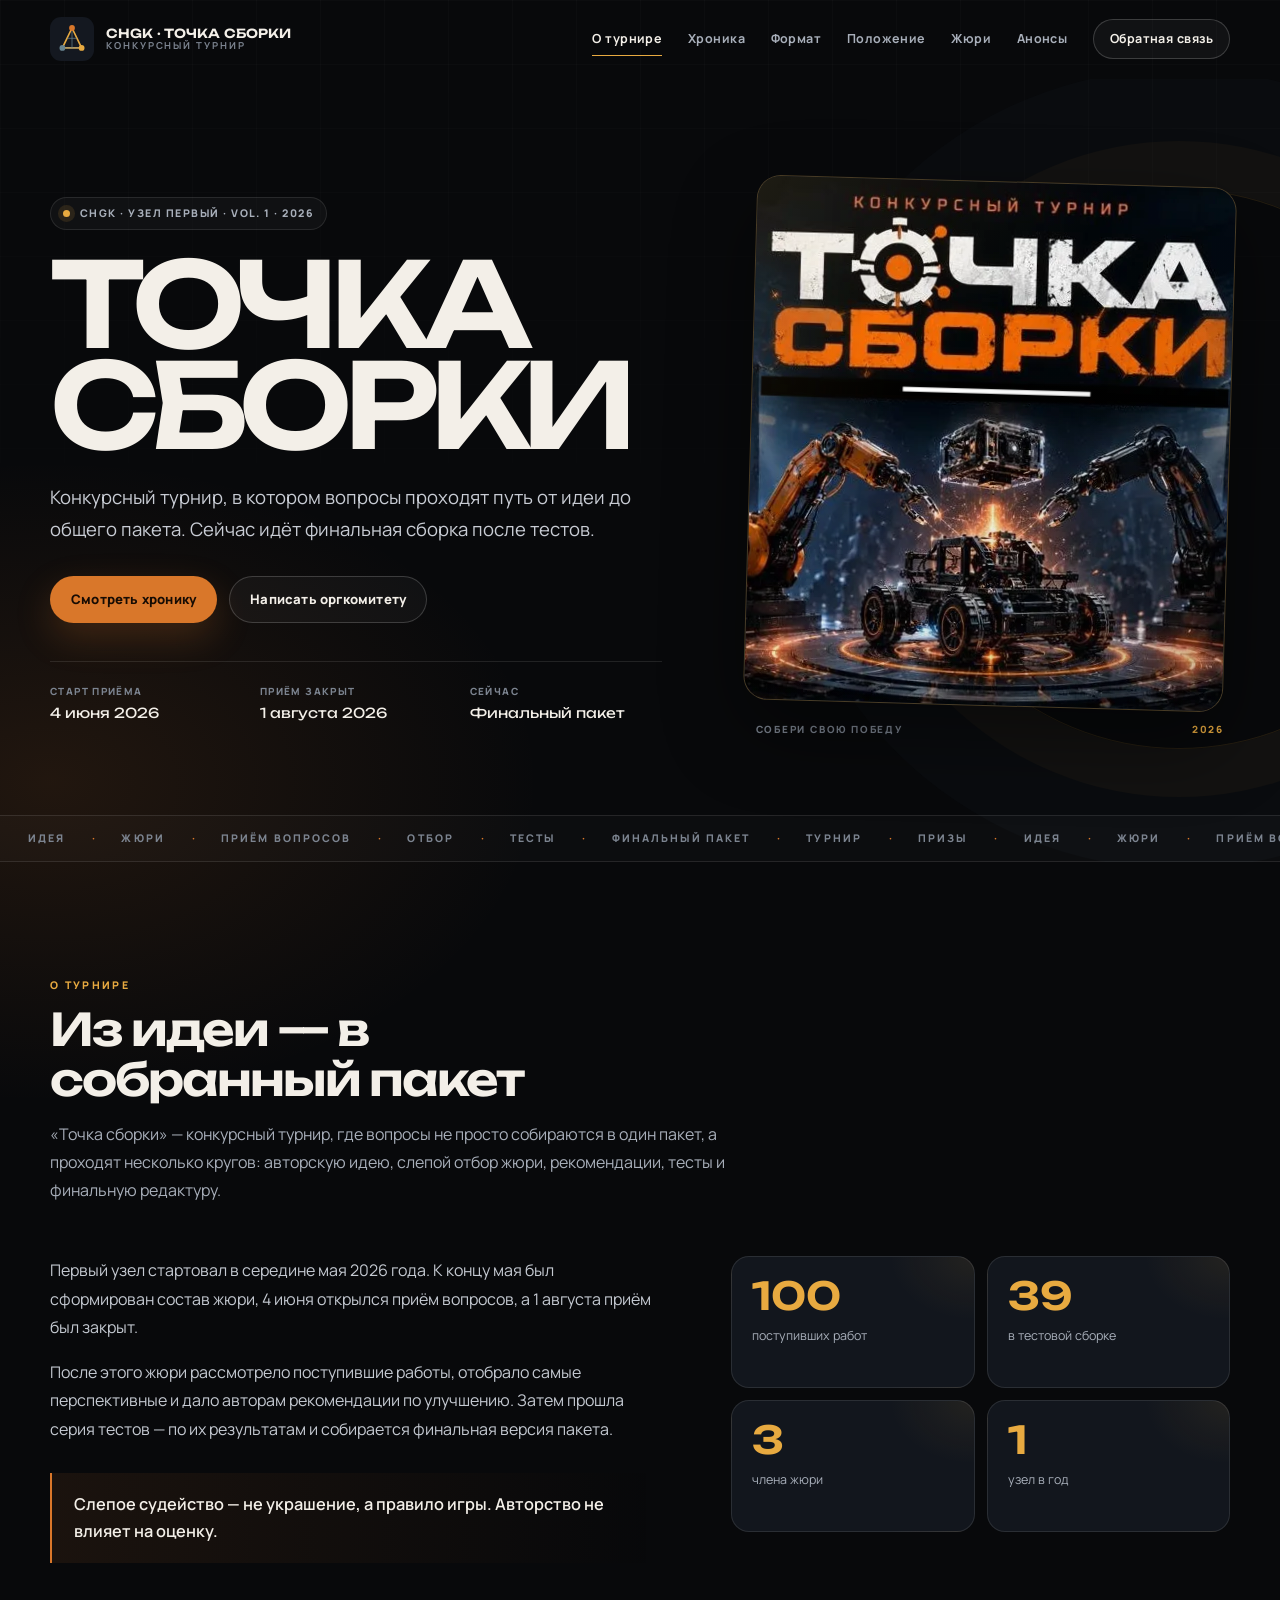
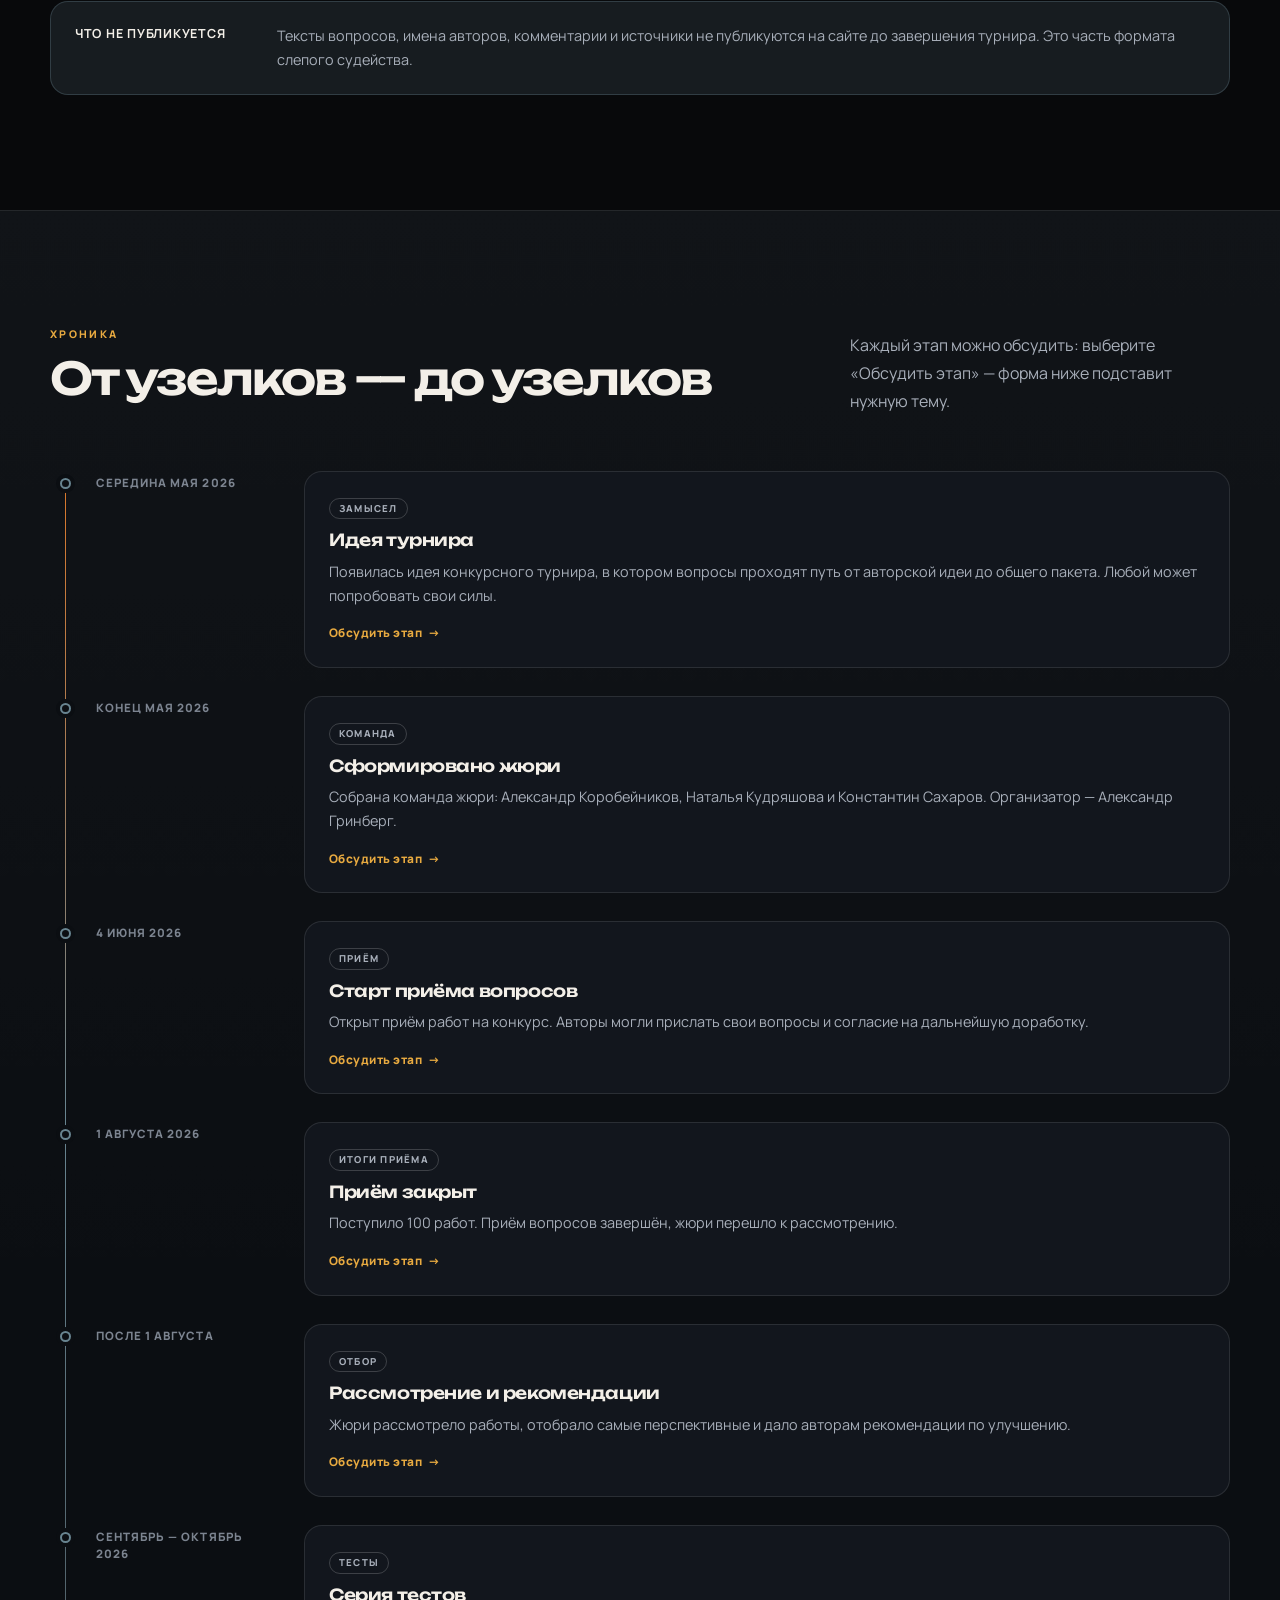
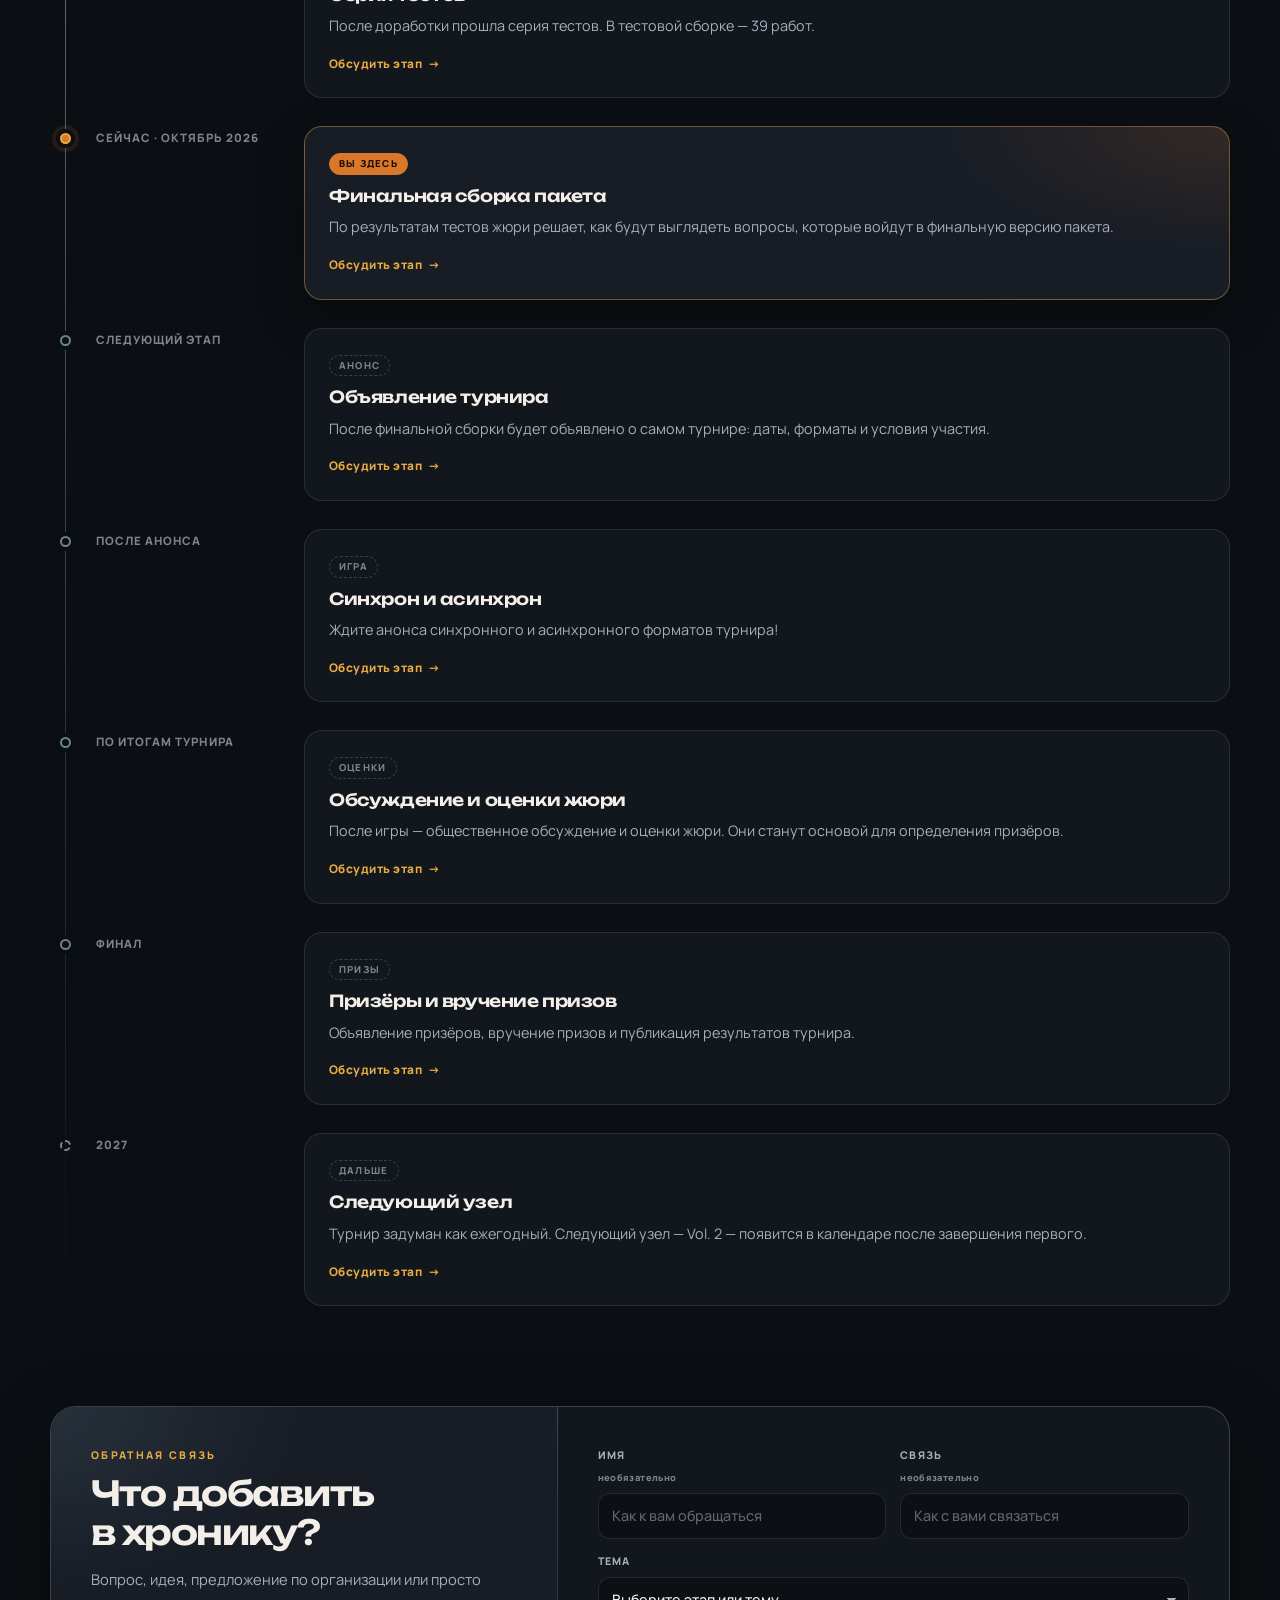
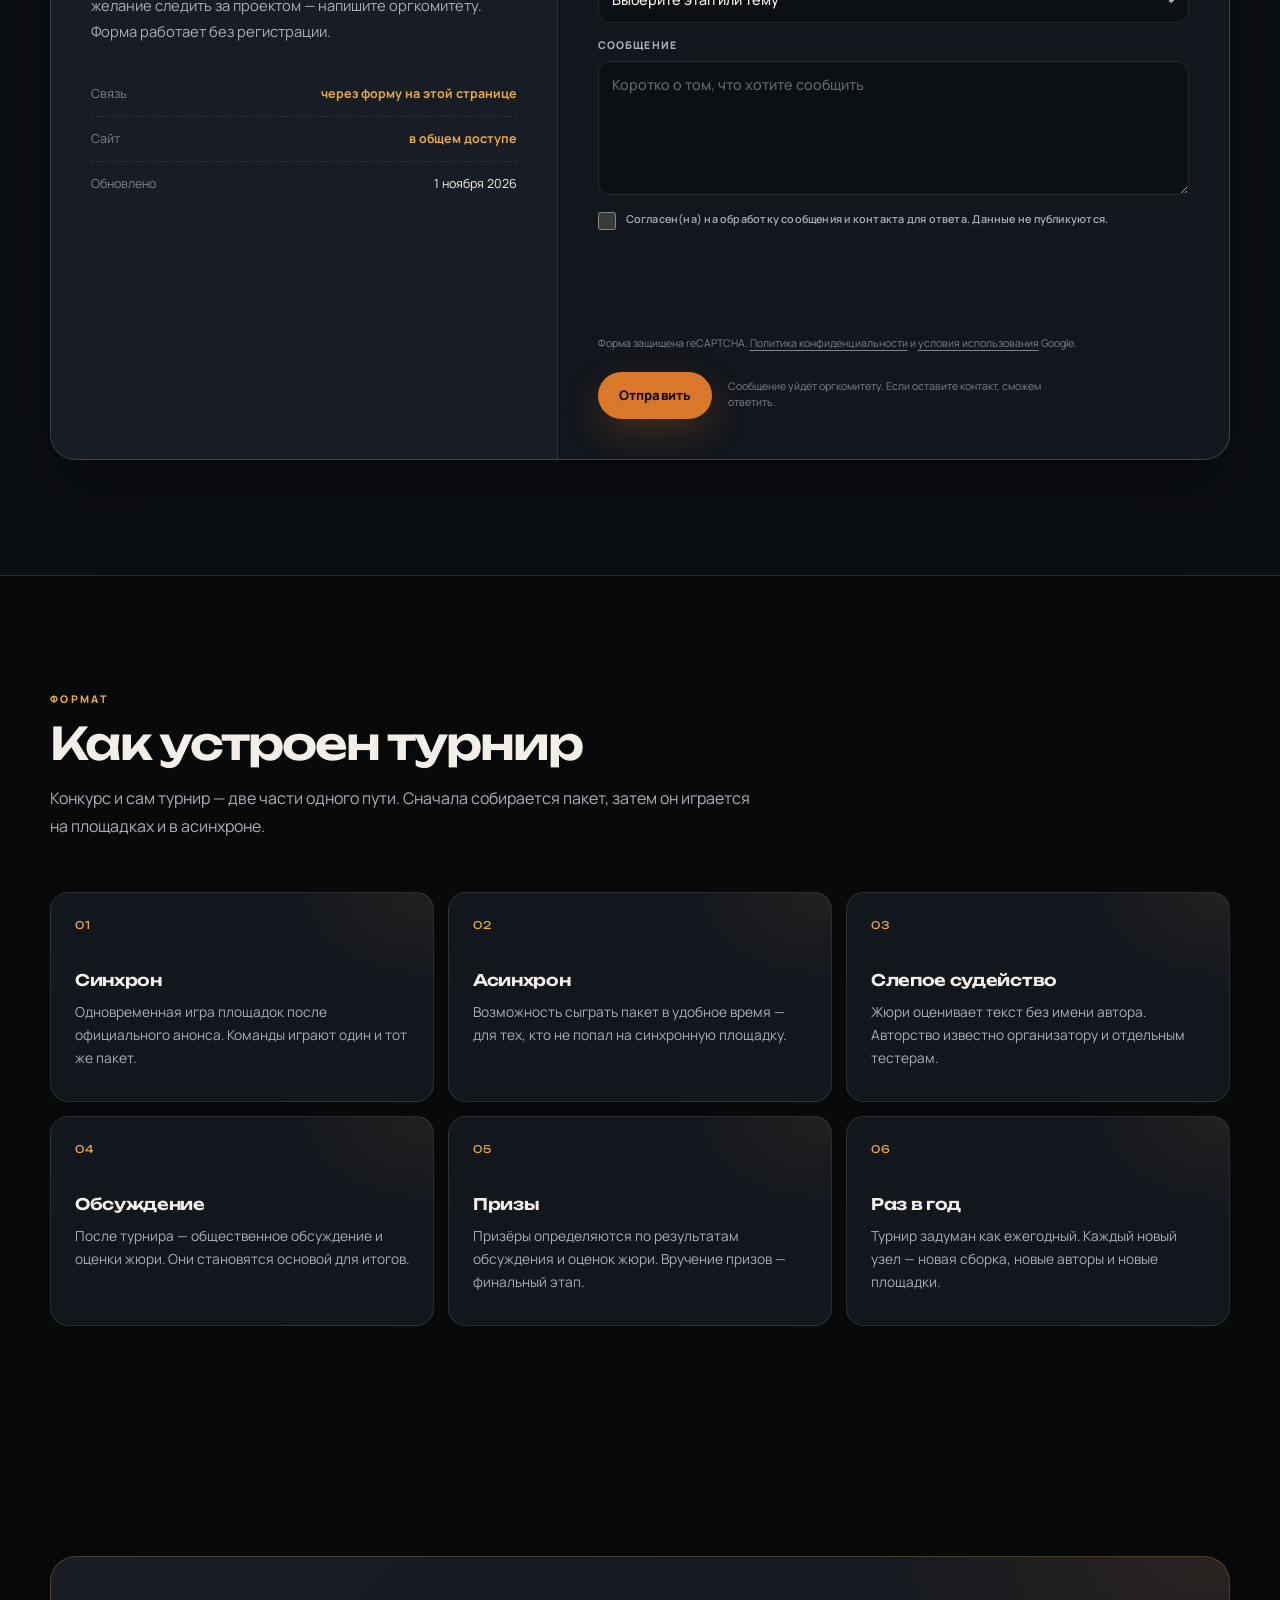
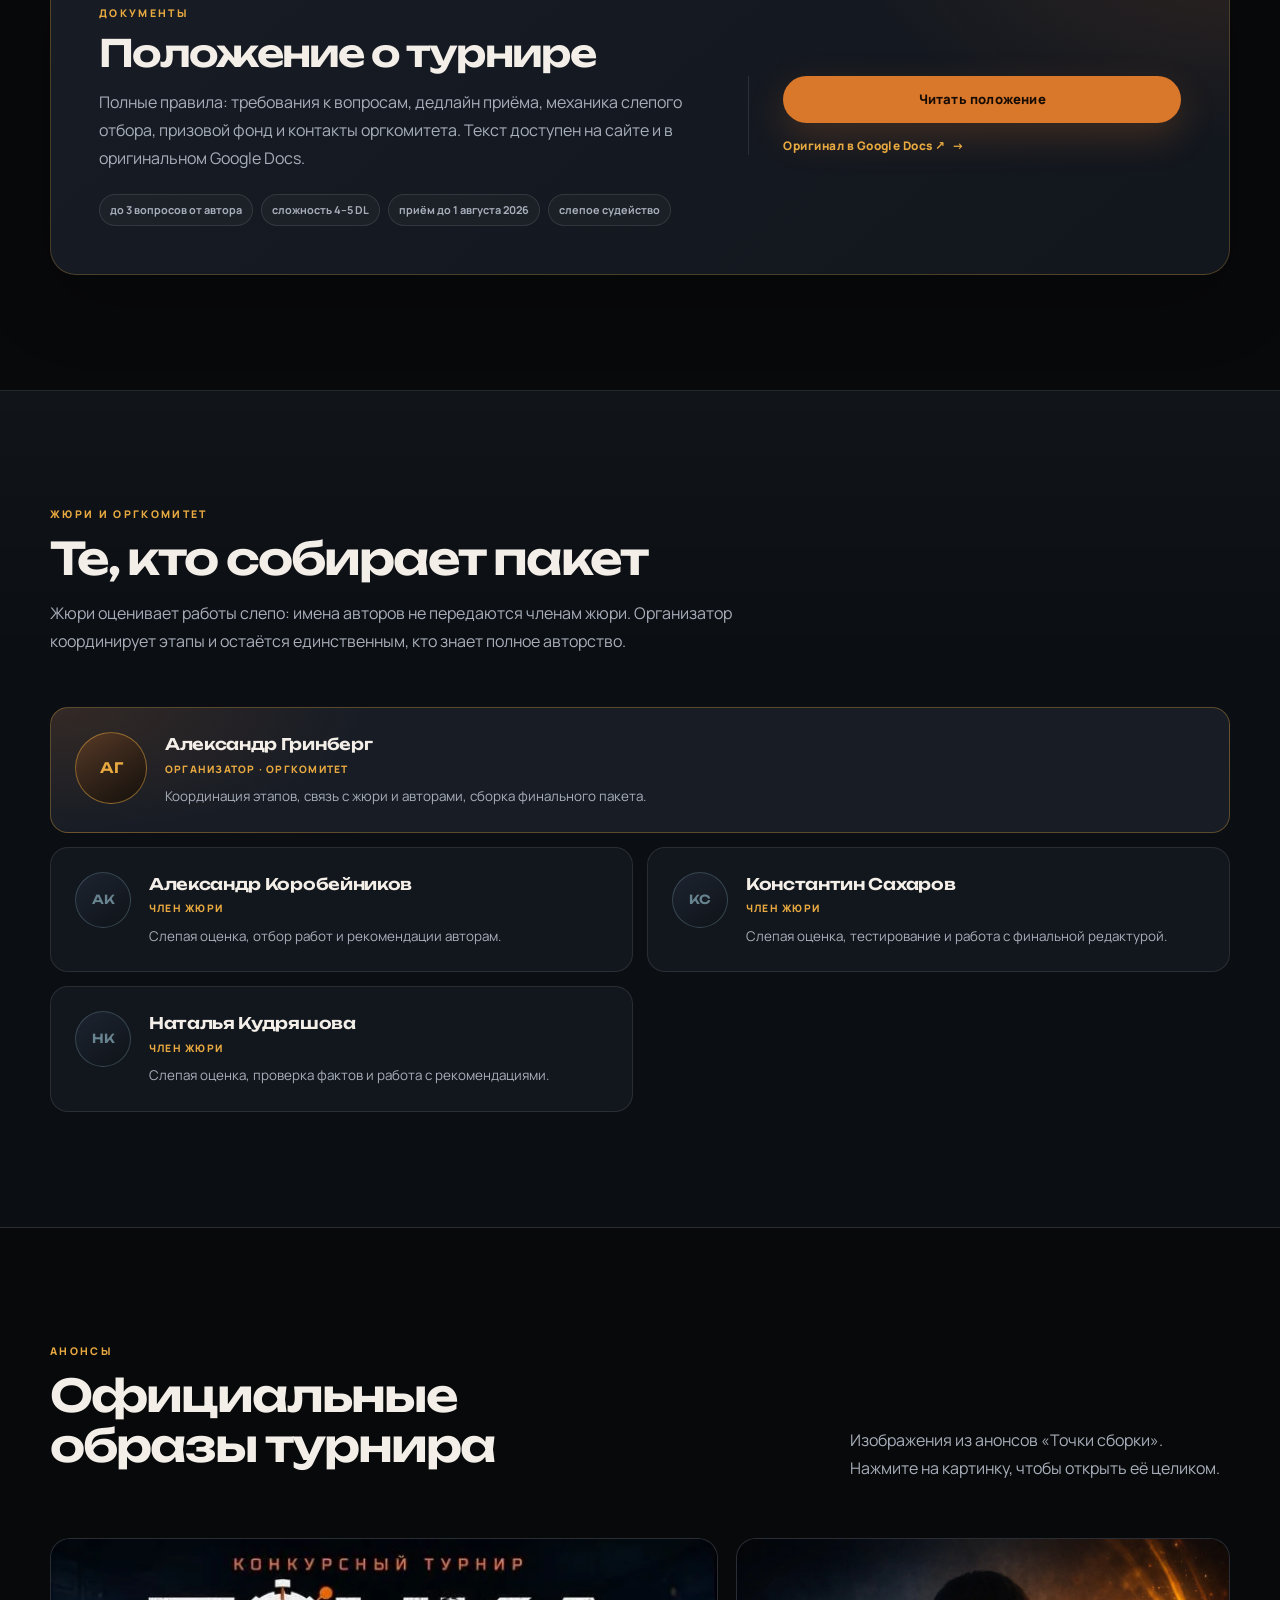
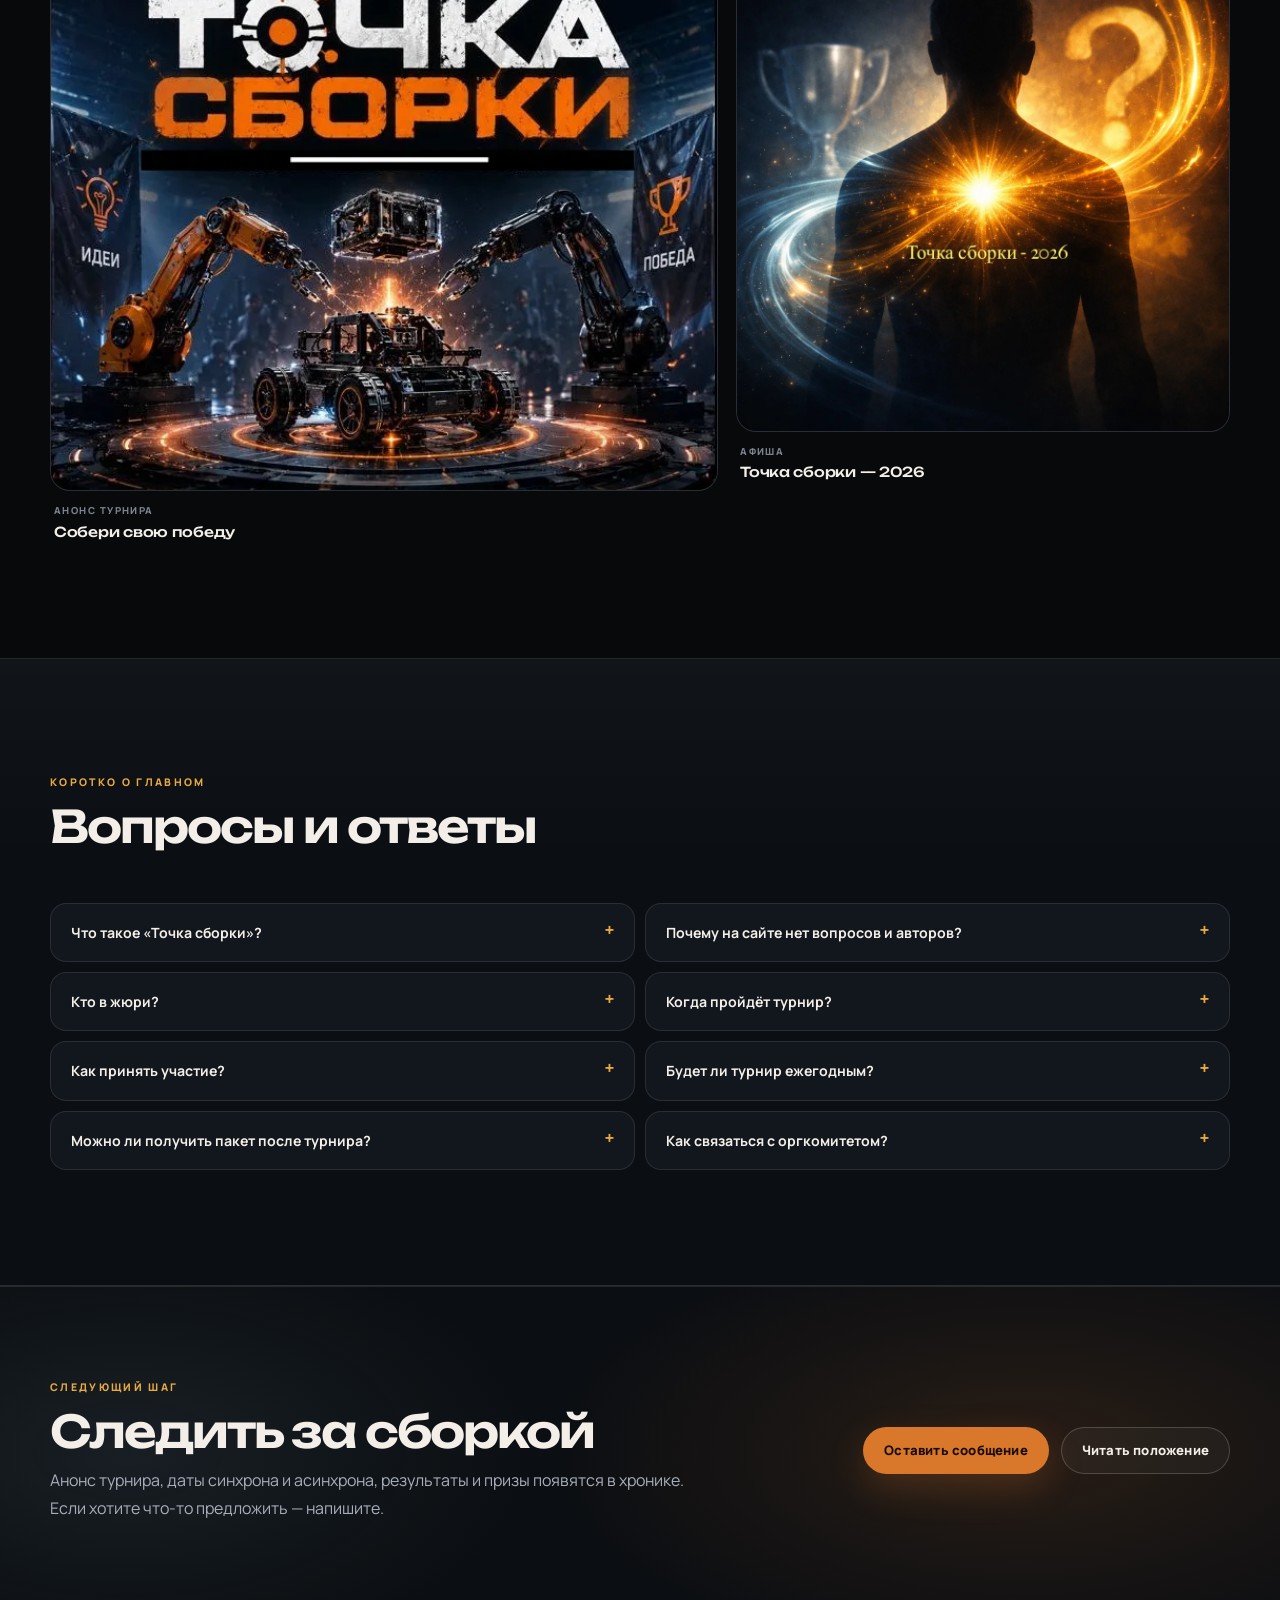
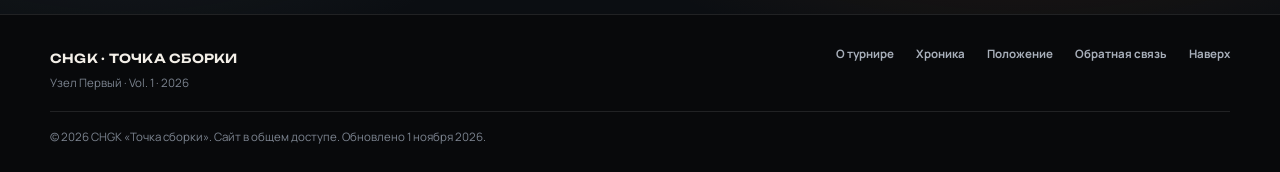
==== commit e254eadf: "Send feedback via Netlify Forms and hide direct contacts" ====
--- a/index.html
+++ b/index.html
@@ -275,19 +275,20 @@
             <h2>Что добавить в хронику?</h2>
             <p>Вопрос, идея, предложение по организации или просто желание следить за проектом — напишите оргкомитету. Форма работает без регистрации.</p>
             <ul class="contact-list">
-              <li><span>Телеграм</span><a href="https://t.me/karolLir" target="_blank" rel="noopener noreferrer">@karolLir</a></li>
+              <li><span>Связь</span><strong>через форму на этой странице</strong></li>
               <li><span>Сайт</span><strong>в общем доступе</strong></li>
               <li><span>Обновлено</span><time datetime="2026-11-01">1 ноября 2026</time></li>
             </ul>
           </div>
 
-          <form class="feedback-form" id="feedback-form" novalidate>
+          <form class="feedback-form" id="feedback-form" name="feedback" method="POST" action="/#feedback" data-netlify="true" data-netlify-recaptcha="true" netlify-honeypot="company" novalidate>
+            <input type="hidden" name="form-name" value="feedback">
             <div class="form-row">
               <label for="name">Имя <span class="optional">необязательно</span>
                 <input id="name" name="name" type="text" autocomplete="name" placeholder="Как к вам обращаться">
               </label>
               <label for="contact">Связь <span class="optional">необязательно</span>
-                <input id="contact" name="contact" type="text" autocomplete="email" placeholder="Telegram или e-mail">
+                <input id="contact" name="contact" type="text" autocomplete="off" placeholder="Как с вами связаться">
               </label>
             </div>
 
@@ -318,9 +319,12 @@
               <label for="company">Компания<input id="company" name="company" type="text" tabindex="-1" autocomplete="off"></label>
             </div>
 
+            <div class="form-captcha" data-netlify-recaptcha="true"></div>
+            <p class="form-captcha-note">Форма защищена reCAPTCHA. <a href="https://policies.google.com/privacy" target="_blank" rel="noopener noreferrer">Политика конфиденциальности</a> и <a href="https://policies.google.com/terms" target="_blank" rel="noopener noreferrer">условия использования</a> Google.</p>
+
             <div class="form-actions">
               <button class="btn btn-primary" type="submit">Отправить</button>
-              <p class="form-hint">Если форма не подключена к сервису, она скопирует текст и предложит открыть чат Telegram.</p>
+              <p class="form-hint">Сообщение уйдёт оргкомитету. Если оставите контакт, сможем ответить.</p>
             </div>
             <p class="form-status" id="form-status" role="status" aria-live="polite"></p>
           </form>
@@ -508,7 +512,7 @@
           </details>
           <details>
             <summary>Как связаться с оргкомитетом?</summary>
-            <p>Через форму обратной связи или Telegram <a href="https://t.me/karolLir" target="_blank" rel="noopener noreferrer">@karolLir</a>.</p>
+            <p>Через форму обратной связи на этой странице. Прямые контакты оргкомитета не публикуются.</p>
           </details>
         </div>
       </div>
@@ -523,7 +527,7 @@
         </div>
         <div class="closing-actions">
           <a class="btn btn-primary" href="#feedback">Оставить сообщение</a>
-          <a class="btn btn-ghost" href="https://t.me/karolLir" target="_blank" rel="noopener noreferrer">Telegram оргкомитета</a>
+          <a class="btn btn-ghost" href="polozhenie.html">Читать положение</a>
         </div>
       </div>
     </section>
--- a/styles.css
+++ b/styles.css
@@ -1003,6 +1003,25 @@
   overflow: hidden;
 }
 
+.form-captcha {
+  min-height: 78px;
+  margin-top: 20px;
+  overflow: hidden;
+}
+
+.form-captcha-note {
+  margin: 8px 0 0;
+  color: var(--muted-2);
+  font-size: 0.66rem;
+  line-height: 1.5;
+}
+
+.form-captcha-note a {
+  color: inherit;
+  text-decoration: underline;
+  text-underline-offset: 3px;
+}
+
 .form-actions {
   display: flex;
   align-items: center;
@@ -1694,6 +1713,13 @@
   }
 }
 
+@media (max-width: 360px) {
+  .form-captcha .g-recaptcha {
+    transform: scale(0.88);
+    transform-origin: left top;
+  }
+}
+
 @media (prefers-reduced-motion: reduce) {
   html {
     scroll-behavior: auto;
@@ -2010,33 +2036,10 @@
   line-height: 1.7;
 }
 
-.legal-contact-list {
-  display: grid;
-  gap: 10px;
-  margin: 20px 0 0;
-  padding: 0;
-  list-style: none;
-}
-
-.legal-contact-list li {
-  display: flex;
-  gap: 16px;
-  align-items: baseline;
-}
-
-.legal-contact-list span {
-  width: 74px;
-  flex: 0 0 auto;
+.legal-private-note {
+  margin-top: 14px;
   color: var(--muted-2);
-  font-size: 0.62rem;
-  font-weight: 800;
-  letter-spacing: 0.14em;
-  text-transform: uppercase;
-}
-
-.legal-contact-list a {
-  font-weight: 700;
-  overflow-wrap: anywhere;
+  font-size: 0.82rem;
 }
 
 .legal-doc-footer {
@@ -2222,15 +2225,6 @@
     width: 100%;
   }
 
-  .legal-contact-list li {
-    align-items: flex-start;
-    flex-direction: column;
-    gap: 2px;
-  }
-
-  .legal-contact-list span {
-    width: auto;
-  }
 }
 
 @media print {
